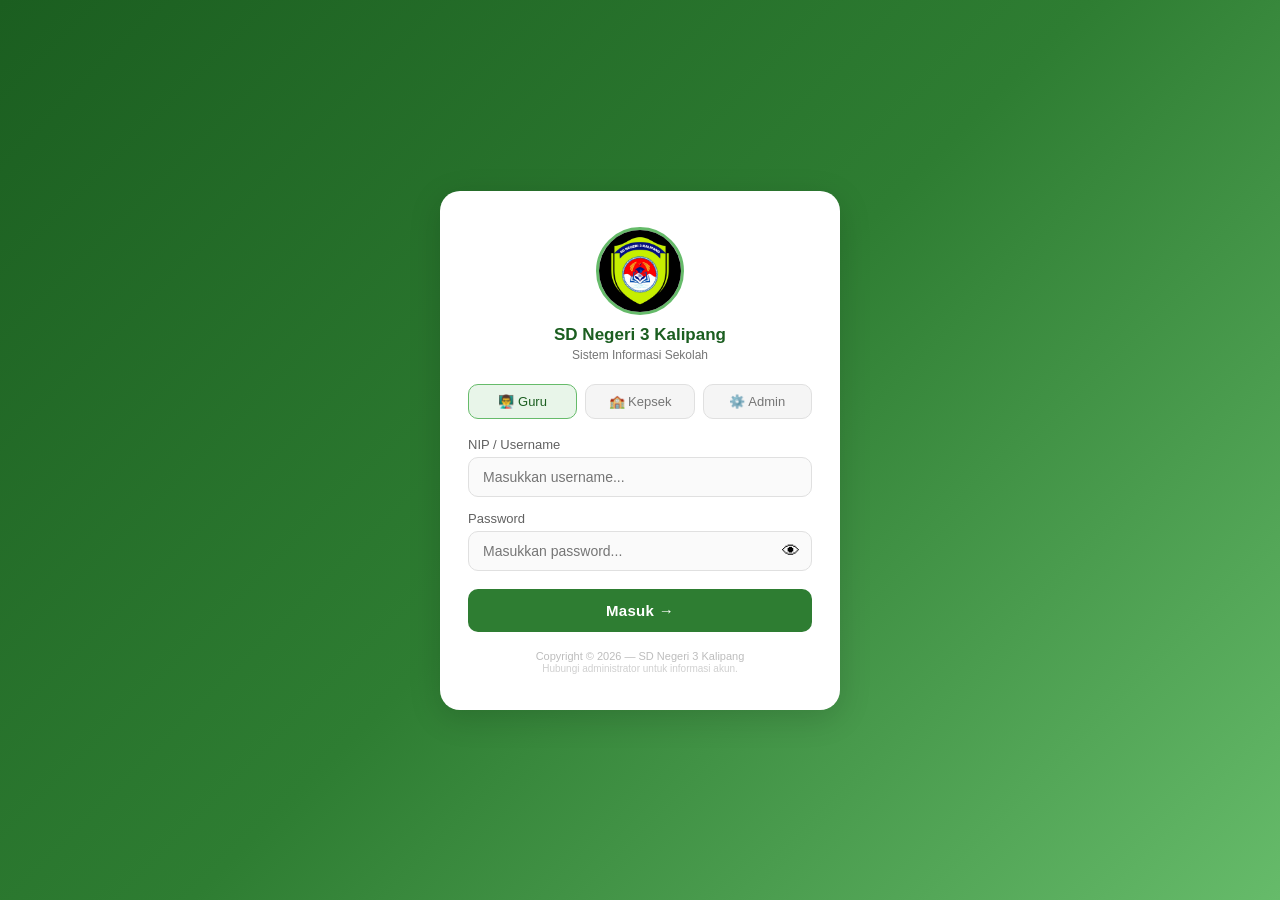
==== index.html @ 8b8412c2 "Add files via upload" ====
<!DOCTYPE html>
<html lang="id">
<head>
<meta charset="UTF-8" />
<meta name="viewport" content="width=device-width, initial-scale=1.0" />
<title>Sistem Informasi — SD Negeri 3 Kalipang</title>
<script src="https://cdnjs.cloudflare.com/ajax/libs/xlsx/0.18.5/xlsx.full.min.js"></script>
<link rel="stylesheet" href="style.css" />
</head>
<body>

<!-- ===================== LOGIN ===================== -->
<div id="screen-login" class="screen">
  <div class="login-card">
    <div class="logo-wrap">
      <img src="[data-uri]" style="width:88px;height:88px;border-radius:50%;object-fit:cover;margin-bottom:10px;border:3px solid #66BB6A;" />
      <div class="school-name">SD Negeri 3 Kalipang</div>
      <div class="school-sub">Sistem Informasi Sekolah</div>
    </div>
    <div class="role-tabs">
      <div class="role-tab active" onclick="setRole(this,'guru')">👨‍🏫 Guru</div>
      <div class="role-tab" onclick="setRole(this,'kepsek')">🏫 Kepsek</div>
      <div class="role-tab" onclick="setRole(this,'admin')">⚙️ Admin</div>
    </div>
    <div class="msg-box" id="login-msg"></div>
    <div class="field">
      <label id="lbl-user">NIP / Username</label>
      <input type="text" id="inp-username" placeholder="Masukkan username..." />
    </div>
    <div class="field">
      <label>Password</label>
      <div class="pw-wrap">
        <input type="password" id="inp-password" placeholder="Masukkan password..." onkeydown="if(event.key==='Enter')doLogin()" />
        <button class="pw-toggle" onclick="togglePw()">👁</button>
      </div>
    </div>
    <button class="btn-login" onclick="doLogin()">Masuk →</button>
    <div class="login-footer">Copyright © 2026 — SD Negeri 3 Kalipang<br><span style="font-size:10px;opacity:0.7">Hubungi administrator untuk informasi akun.</span></div>
  </div>
</div>

<!-- ===================== DASHBOARD ===================== -->
<div id="screen-dash" class="screen">
  <div class="dash-header">
    <div class="dash-topbar">
      <div class="dash-profile">
        <!-- Avatar: klik untuk ganti foto -->
        <div class="dash-avatar" id="dash-avatar-wrap" onclick="avatarSheetOpen()" title="Klik untuk ganti foto profil">
          <img id="dash-avatar-img" src="" alt="" style="display:none;width:100%;height:100%;object-fit:cover;border-radius:50%"/>
          <span id="dash-avatar-emoji">👨‍🏫</span>
          <div class="dash-avatar-edit">✏️</div>
        </div>
        <div>
          <div class="dash-greeting">Selamat datang,</div>
          <div class="dash-name" id="dash-uname">Guru</div>
          <div class="dash-meta" id="dash-role">Guru • SD Negeri 3 Kalipang</div>
        </div>
      </div>
      <button class="notif-btn">🔔</button>
    </div>

    <!-- Info strip: tanggal + ringkasan absensi hari ini -->
    <div class="dash-info-strip">
      <div class="dash-info-date" id="dash-info-date">—</div>
      <div class="dash-info-badges">
        <span class="dash-badge badge-hadir" id="dash-badge-hadir">✅ — hadir</span>
        <span class="dash-badge badge-alpha" id="dash-badge-alpha">❌ — alpha</span>
      </div>
    </div>
  </div>

  <!-- ===== BOTTOM SHEET: Ganti Foto Profil ===== -->
  <div id="avatar-sheet-overlay" onclick="avatarSheetClose()" style="display:none;position:fixed;inset:0;background:rgba(0,0,0,0.45);z-index:1000"></div>
  <div id="avatar-sheet" style="display:none;position:fixed;bottom:0;left:50%;transform:translateX(-50%);width:100%;max-width:480px;background:#fff;border-radius:20px 20px 0 0;z-index:1001;padding:20px 20px 32px">
    <div style="width:40px;height:4px;background:#E0E0E0;border-radius:4px;margin:0 auto 18px"></div>
    <div style="font-size:15px;font-weight:700;color:#212121;margin-bottom:16px">🖼 Foto Profil</div>

    <!-- Preview foto saat ini -->
    <div style="text-align:center;margin-bottom:18px">
      <div id="sheet-avatar-preview" style="width:80px;height:80px;border-radius:50%;background:#E8F5E9;margin:0 auto 8px;display:flex;align-items:center;justify-content:center;font-size:36px;overflow:hidden;border:3px solid #A5D6A7">
        <img id="sheet-avatar-img" src="" style="display:none;width:100%;height:100%;object-fit:cover"/>
        <span id="sheet-avatar-emoji">👨‍🏫</span>
      </div>
      <div style="font-size:12px;color:#9E9E9E">Foto akan tampil di header dashboard</div>
    </div>

    <!-- Opsi 1: Upload foto -->
    <input type="file" id="avatar-file-input" accept="image/*" style="display:none" onchange="avatarHandleUpload(this)"/>
    <button onclick="document.getElementById('avatar-file-input').click()" style="width:100%;padding:13px;background:#E8F5E9;color:#1B5E20;border:1.5px solid #A5D6A7;border-radius:12px;font-size:14px;font-weight:700;cursor:pointer;margin-bottom:10px">
      📷 Upload Foto dari HP
    </button>

    <!-- Opsi 2: Pilih emoji avatar -->
    <div style="font-size:12px;font-weight:600;color:#616161;margin-bottom:8px">Atau pilih avatar:</div>
    <div style="display:grid;grid-template-columns:repeat(6,1fr);gap:8px;margin-bottom:16px">
      <div class="emoji-avatar-opt" onclick="avatarPilihEmoji('👨‍🏫')">👨‍🏫</div>
      <div class="emoji-avatar-opt" onclick="avatarPilihEmoji('👩‍🏫')">👩‍🏫</div>
      <div class="emoji-avatar-opt" onclick="avatarPilihEmoji('🧑‍🏫')">🧑‍🏫</div>
      <div class="emoji-avatar-opt" onclick="avatarPilihEmoji('👨‍💼')">👨‍💼</div>
      <div class="emoji-avatar-opt" onclick="avatarPilihEmoji('👩‍💼')">👩‍💼</div>
      <div class="emoji-avatar-opt" onclick="avatarPilihEmoji('🧑‍💼')">🧑‍💼</div>
      <div class="emoji-avatar-opt" onclick="avatarPilihEmoji('👨‍🎓')">👨‍🎓</div>
      <div class="emoji-avatar-opt" onclick="avatarPilihEmoji('👩‍🎓')">👩‍🎓</div>
      <div class="emoji-avatar-opt" onclick="avatarPilihEmoji('🧑‍🎓')">🧑‍🎓</div>
      <div class="emoji-avatar-opt" onclick="avatarPilihEmoji('🏫')">🏫</div>
      <div class="emoji-avatar-opt" onclick="avatarPilihEmoji('⭐')">⭐</div>
      <div class="emoji-avatar-opt" onclick="avatarPilihEmoji('🌟')">🌟</div>
    </div>

    <!-- Hapus foto -->
    <button id="btn-hapus-foto" onclick="avatarHapus()" style="width:100%;padding:11px;background:#FFEBEE;color:#C62828;border:1.5px solid #EF9A9A;border-radius:12px;font-size:13px;font-weight:700;cursor:pointer">
      🗑 Hapus Foto / Reset ke Default
    </button>
  </div>
  <div class="search-wrap">
    <input class="search-box" placeholder="🔍  Cari menu..." oninput="filterMenu(this.value)" />
  </div>
  <div class="menu-section">
    <div class="section-title">Menu Utama</div>
    <div class="menu-grid" id="menu-utama">
      <div class="menu-item" onclick="goScreen('absensi')"><span class="menu-icon">✅</span><span class="menu-label">Absensi Kelas</span></div>
      <div class="menu-item" onclick="goScreen('guru')"><span class="menu-icon">👨‍🏫</span><span class="menu-label">Data Guru</span></div>
      <div class="menu-item" onclick="goScreen('penilaian')"><span class="menu-icon">📊</span><span class="menu-label">Penilaian</span></div>
      <div class="menu-item" onclick="goScreen('siswa')"><span class="menu-icon">👥</span><span class="menu-label">Data Siswa</span></div>
      <div class="menu-item" onclick="goScreen('kelas')"><span class="menu-icon">🏫</span><span class="menu-label">Data Kelas</span></div>
      <div class="menu-item" onclick="goScreen('materi')"><span class="menu-icon">📚</span><span class="menu-label">Materi</span></div>
      <div class="menu-item" onclick="goScreen('raport')"><span class="menu-icon">📋</span><span class="menu-label">Raport</span></div>
      <div class="menu-item" onclick="goScreen('jadwal')"><span class="menu-icon">🗓</span><span class="menu-label">Jadwal</span></div>
    </div>
    <div class="section-title">Fitur Lainnya</div>
    <div class="menu-grid" id="menu-lain">
      <div class="menu-item" onclick="goScreen('ujian')"><span class="menu-icon">📝</span><span class="menu-label">Ujian Online</span></div>
      <div class="menu-item" onclick="goScreen('game')"><span class="menu-icon">🎮</span><span class="menu-label">Game Edukasi</span></div>
      <div class="menu-item" onclick="goScreen('jurnal')"><span class="menu-icon">📓</span><span class="menu-label">Jurnal Guru</span></div>
      <div class="menu-item" onclick="goScreen('rekap')"><span class="menu-icon">📊</span><span class="menu-label">Rekap Absensi</span></div>
      <div class="menu-item" onclick="goScreen('cetak')"><span class="menu-icon">🖨️</span><span class="menu-label">Cetak Dokumen</span></div>
      <div class="menu-item" onclick="goScreen('perpustakaan')"><span class="menu-icon">📖</span><span class="menu-label">Perpustakaan</span></div>
      <div class="menu-item" onclick="goScreen('pengaturan')"><span class="menu-icon">⚙️</span><span class="menu-label">Pengaturan</span></div>
    </div>
  </div>
  <div class="bottom-nav">
    <button class="nav-item active" onclick="goScreen('dash')"><span class="nav-icon">🏠</span>Beranda</button>
    <button class="nav-item" onclick="goScreen('absensi')"><span class="nav-icon">✅</span>Absensi</button>
    <button class="nav-item" onclick="goScreen('game')"><span class="nav-icon">🎮</span>Game</button>
    <button class="nav-item" onclick="doLogout()"><span class="nav-icon">🚪</span>Keluar</button>
  </div>
</div>

<!-- ===================== ABSENSI KELAS ===================== -->
<div id="screen-absensi" class="screen">
  <div class="inner-header">
    <div class="inner-topbar">
      <button class="back-btn" onclick="goScreen('dash')">←</button>
      <div>
        <div class="inner-title">Absensi Kelas</div>
        <div class="inner-sub">SD Negeri 3 Kalipang</div>
      </div>
    </div>
  </div>
  <div class="inner-content">
    <div class="card">
      <div class="card-title">📂 Import Data Siswa dari Excel</div>
      <div class="upload-zone" id="abs-drop" onclick="document.getElementById('abs-file').click()" ondragover="absDrag(event,true)" ondragleave="absDrag(event,false)" ondrop="absDrop(event)">
        <div class="upload-icon">📊</div>
        <div class="upload-text">Klik atau seret file Excel ke sini</div>
        <div class="upload-sub">Format: .xlsx atau .xls</div>
      </div>
      <input type="file" id="abs-file" style="display:none" accept=".xlsx,.xls" onchange="absHandleFile(this.files[0])" />
      <div class="uploaded-info" id="abs-info">
        <div><div class="uploaded-name" id="abs-fname"></div><div class="uploaded-count" id="abs-fcount"></div></div>
        <button class="btn-clear" onclick="absClear()">✕</button>
      </div>
      <div class="upload-btns">
        <button class="btn-upload-primary" onclick="document.getElementById('abs-file').click()">📂 Pilih File Excel</button>
        <button class="btn-upload-secondary" onclick="absDownloadTemplate()">⬇ Download Template</button>
      </div>
      <div class="template-info">
        <strong>Format kolom:</strong>
        <div class="col-pills">
          <span class="col-pill">No</span><span class="col-pill">No. Induk</span><span class="col-pill">NISN</span>
          <span class="col-pill">Nama Siswa</span><span class="col-pill">Kelas</span><span class="col-pill">Jenis Kelamin</span>
        </div>
      </div>
    </div>
    <div class="card">
      <div class="form-row" style="margin-bottom:10px">
        <div>
          <label class="form-label">Tanggal <span class="req">*</span></label>
          <input type="date" id="abs-tgl" class="form-input" />
        </div>
        <div>
          <label class="form-label">Kelas <span class="req">*</span></label>
          <select id="abs-kelas" class="form-select">
            <option value="">-- Pilih --</option>
            <option value="1">Kelas 1</option>
            <option value="2">Kelas 2</option>
            <option value="3">Kelas 3</option>
            <option value="4">Kelas 4</option>
            <option value="5">Kelas 5</option>
            <option value="6">Kelas 6</option>
          </select>
        </div>
      </div>
      <button class="btn-green" onclick="absLoad()">Tampilkan Daftar Siswa</button>
    </div>
    <div id="abs-area">
      <div class="empty-state"><div class="empty-icon">📋</div><div>Upload Excel atau pilih kelas,<br>lalu klik <strong>Tampilkan</strong></div></div>
    </div>
  </div>
  <div class="bottom-nav">
    <button class="nav-item" onclick="goScreen('dash')"><span class="nav-icon">🏠</span>Beranda</button>
    <button class="nav-item active"><span class="nav-icon">✅</span>Absensi</button>
    <button class="nav-item" onclick="goScreen('game')"><span class="nav-icon">🎮</span>Game</button>
    <button class="nav-item" onclick="doLogout()"><span class="nav-icon">🚪</span>Keluar</button>
  </div>
</div>

<!-- ===================== DATA GURU ===================== -->
<div id="screen-guru" class="screen">
  <div class="inner-header">
    <div class="inner-topbar">
      <button class="back-btn" onclick="goScreen('dash')">←</button>
      <div>
        <div class="inner-title">Data Guru</div>
        <div class="inner-sub" id="guru-sub-header">SD Negeri 3 Kalipang</div>
      </div>
    </div>
  </div>
  <div class="inner-content">

    <!-- Tab Buttons -->
    <div class="tab-row">
      <button class="tab-btn active"  onclick="guruTab('tambah',this)">➕ Tambah</button>
      <button class="tab-btn"         onclick="guruTab('daftar',this)">👥 Daftar</button>
      <button class="tab-btn"         onclick="guruTab('kepsek',this)">🏫 Kepala Sekolah</button>
    </div>

    <!-- ===== TAB: TAMBAH GURU ===== -->
    <div id="guru-tab-tambah">

      <!-- Info link ke cetak -->
      <div style="background:#E8F5E9;border-radius:12px;padding:10px 14px;font-size:12px;color:#1B5E20;margin-bottom:12px;display:flex;gap:8px;align-items:flex-start">
        <span>💡</span>
        <span>Data guru di sini otomatis terhubung ke <strong>header cetak absensi, penilaian, dan raport</strong>. Pastikan nama & NIP sudah benar.</span>
      </div>

      <div class="card" id="guru-form-card">
        <div class="card-title" id="guru-form-title">➕ Tambah Data Guru</div>

        <!-- Edit-mode hidden input -->
        <input type="hidden" id="g-edit-idx" value="-1" />

        <div class="form-field">
          <label class="form-label">Nama Lengkap <span class="req">*</span></label>
          <input type="text" id="g-nama" class="form-input" placeholder="Contoh: Sri Wahyuni, S.Pd" />
        </div>
        <div class="form-field">
          <label class="form-label">NIP</label>
          <input type="text" id="g-nip" class="form-input" placeholder="198203152005012008 (kosongkan jika GTT)" />
        </div>
        <div class="form-field">
          <label class="form-label">Jenis Guru <span class="req">*</span></label>
          <select id="g-jenis" class="form-select">
            <option value="Guru Kelas">👩‍🏫 Guru Kelas</option>
            <option value="Guru Mapel PJOK">🏃 Guru Mapel PJOK</option>
            <option value="Guru Mapel PAIBP">📖 Guru Mapel PAIBP</option>
          </select>
        </div>

        <div style="display:grid;grid-template-columns:1fr 1fr;gap:8px;margin-top:4px">
          <button class="btn-green" id="btn-guru-simpan" onclick="guruTambah()">➕ Simpan</button>
          <button id="btn-guru-batal" onclick="guruBatalEdit()" style="display:none;padding:12px;background:#FFEBEE;color:#C62828;border:1.5px solid #EF9A9A;border-radius:10px;font-size:14px;font-weight:700;cursor:pointer">✕ Batal Edit</button>
        </div>
      </div>

      <!-- Quick preview jumlah -->
      <div class="guru-stats" style="margin-top:4px">
        <div class="guru-stat"><div class="guru-stat-num" id="g-total">0</div><div class="guru-stat-lbl">Total Guru</div></div>
        <div class="guru-stat"><div class="guru-stat-num" id="g-kelas-count">0</div><div class="guru-stat-lbl">Guru Kelas</div></div>
        <div class="guru-stat"><div class="guru-stat-num" id="g-mapel-count">0</div><div class="guru-stat-lbl">Guru Mapel</div></div>
      </div>
    </div>

    <!-- ===== TAB: DAFTAR GURU ===== -->
    <div id="guru-tab-daftar" class="hidden">
      <div class="guru-stats">
        <div class="guru-stat"><div class="guru-stat-num" id="g-total-d">0</div><div class="guru-stat-lbl">Total</div></div>
        <div class="guru-stat"><div class="guru-stat-num" id="g-kls-d">0</div><div class="guru-stat-lbl">Guru Kelas</div></div>
        <div class="guru-stat"><div class="guru-stat-num" id="g-mp-d">0</div><div class="guru-stat-lbl">Guru Mapel</div></div>
      </div>

      <!-- Filter jenis -->
      <div style="display:flex;gap:8px;margin-bottom:10px;flex-wrap:wrap">
        <button class="guru-filter-btn active" onclick="guruFilterJenis('',this)">Semua</button>
        <button class="guru-filter-btn" onclick="guruFilterJenis('Guru Kelas',this)">👩‍🏫 Guru Kelas</button>
        <button class="guru-filter-btn" onclick="guruFilterJenis('Guru Mapel PJOK',this)">🏃 PJOK</button>
        <button class="guru-filter-btn" onclick="guruFilterJenis('Guru Mapel PAIBP',this)">📖 PAIBP</button>
      </div>

      <input class="search-input" placeholder="🔍  Cari nama atau NIP..." oninput="guruCariFilter(this.value)" />
      <div class="guru-list" id="guru-list-el"></div>

      <!-- Export -->
      <button onclick="guruExportExcel()" style="width:100%;margin-top:10px;padding:11px;background:#E3F2FD;color:#1565C0;border:1.5px solid #90CAF9;border-radius:10px;font-size:13px;font-weight:700;cursor:pointer">⬇ Export Data Guru (.xlsx)</button>
    </div>

    <!-- ===== TAB: KEPALA SEKOLAH ===== -->
    <div id="guru-tab-kepsek" class="hidden">

      <!-- Penjelasan link cetak -->
      <div style="background:#E3F2FD;border-radius:12px;padding:12px 14px;font-size:12px;color:#0D47A1;margin-bottom:14px">
        🔗 <strong>Data di sini otomatis muncul di:</strong><br>
        <div style="margin-top:6px;display:flex;flex-wrap:wrap;gap:6px">
          <span style="background:#1565C0;color:#fff;border-radius:6px;padding:3px 9px;font-size:11px;font-weight:600">Lembar Absensi</span>
          <span style="background:#1565C0;color:#fff;border-radius:6px;padding:3px 9px;font-size:11px;font-weight:600">Rekap Penilaian</span>
          <span style="background:#1565C0;color:#fff;border-radius:6px;padding:3px 9px;font-size:11px;font-weight:600">Raport Siswa</span>
          <span style="background:#1565C0;color:#fff;border-radius:6px;padding:3px 9px;font-size:11px;font-weight:600">Lembar Ujian</span>
        </div>
      </div>

      <div class="card">
        <div class="card-title">🏫 Identitas Kepala Sekolah</div>

        <div class="form-field">
          <label class="form-label">Nama Kepala Sekolah <span class="req">*</span></label>
          <input type="text" id="ks-nama" class="form-input" placeholder="Contoh: Budi Santoso, S.Pd" />
        </div>
        <div class="form-field">
          <label class="form-label">NIP Kepala Sekolah</label>
          <input type="text" id="ks-nip" class="form-input" placeholder="197501012000031002" />
        </div>
        <div class="form-field">
          <label class="form-label">Kota & Tanggal TTD</label>
          <input type="text" id="ks-kota-tgl" class="form-input" placeholder="Kalipang, Juli 2025" />
        </div>

        <button class="btn-green" onclick="guruKepsekSimpan()">💾 Simpan & Terapkan ke Semua Dokumen</button>
      </div>

      <!-- Preview header cetak -->
      <div class="card" style="background:linear-gradient(135deg,#E8F5E9,#F1F8E9);border:1.5px solid #A5D6A7">
        <div class="card-title">👁 Preview Header Dokumen</div>
        <div style="border:1px solid #C8E6C9;border-radius:10px;background:#fff;padding:12px;font-size:12px;color:#212121">
          <div style="text-align:center;font-weight:700;font-size:13px" id="prev-nama-sekolah">SD NEGERI 3 KALIPANG</div>
          <div style="text-align:center;font-size:11px;color:#616161;margin-bottom:8px" id="prev-alamat">Ds. Kalipang, Kec. Grobogan, Kab. Grobogan</div>
          <div style="border-top:2px solid #1B5E20;border-bottom:1px solid #1B5E20;padding:2px 0;margin-bottom:8px"></div>
          <div style="display:flex;justify-content:space-between;font-size:11px">
            <div>Mengetahui,<br>Kepala Sekolah</div>
            <div style="text-align:right">
              <span id="prev-kota-tgl">Kalipang, Juli 2025</span><br>
              Wali Kelas / Guru
            </div>
          </div>
          <div style="margin-top:28px;font-size:11px">
            <div style="font-weight:700;text-decoration:underline" id="prev-ks-nama">Budi Santoso, S.Pd</div>
            <div id="prev-ks-nip">NIP. 197501012000031002</div>
          </div>
        </div>
      </div>

    </div>

  </div>
  <div class="bottom-nav">
    <button class="nav-item" onclick="goScreen('dash')"><span class="nav-icon">🏠</span>Beranda</button>
    <button class="nav-item" onclick="goScreen('absensi')"><span class="nav-icon">✅</span>Absensi</button>
    <button class="nav-item active"><span class="nav-icon">👨‍🏫</span>Guru</button>
    <button class="nav-item" onclick="doLogout()"><span class="nav-icon">🚪</span>Keluar</button>
  </div>
</div>

<!-- ===================== GAME EDUKASI ===================== -->
<div id="screen-game" class="screen">
  <div class="inner-header game-banner">
    <div class="inner-topbar">
      <button class="back-btn" onclick="gameBackToDash()">←</button>
      <div>
        <div class="inner-title">🎮 Game Edukasi</div>
        <div class="inner-sub">Belajar sambil bermain!</div>
      </div>
    </div>
  </div>
  <div class="inner-content">

    <!-- Pilih Game -->
    <div id="game-select-section" class="game-select-section">
      <div class="card" style="margin-bottom:12px">
        <div class="card-title">🏆 Skor Tertinggi Hari Ini</div>
        <div id="lb-list">
          <div class="empty-state" style="padding:16px 0"><div class="empty-icon" style="font-size:28px">🏅</div><div style="font-size:12px">Belum ada skor. Mulai bermain!</div></div>
        </div>
      </div>
      <div class="section-title" style="padding:0 0 10px">Pilih Permainan</div>
      <div class="game-select-grid">
        <div class="game-select-card" onclick="startGame('mtk')">
          <span class="game-card-badge badge-easy">SD Kelas 1–6</span>
          <span class="game-card-icon">🔢</span>
          <div class="game-card-title">Matematika Sprint</div>
          <div class="game-card-desc">Jawab soal matematika secepat mungkin! +−×÷</div>
        </div>
        <div class="game-select-card" onclick="startGame('ipas')">
          <span class="game-card-badge badge-med">IPAS</span>
          <span class="game-card-icon">🌍</span>
          <div class="game-card-title">Kuis IPAS</div>
          <div class="game-card-desc">Uji pengetahuan IPA dan IPS kamu!</div>
        </div>
        <div class="game-select-card" onclick="startGame('emoji')">
          <span class="game-card-badge badge-easy">Seru!</span>
          <span class="game-card-icon">🎯</span>
          <div class="game-card-title">Tebak Emoji</div>
          <div class="game-card-desc">Tebak kata dari gabungan emoji yang ditampilkan!</div>
        </div>
        <div class="game-select-card" onclick="startGame('bhs')">
          <span class="game-card-badge badge-hard">Bahasa</span>
          <span class="game-card-icon">📖</span>
          <div class="game-card-title">Kuis Bahasa</div>
          <div class="game-card-desc">Soal Bahasa Indonesia & Inggris untuk SD!</div>
        </div>
      </div>
    </div>

    <!-- Play Area -->
    <div id="game-play-area" class="game-play-area">
      <div class="game-header-row">
        <div>
          <div style="font-size:13px;font-weight:700;color:#212121" id="game-play-title">Game</div>
          <div style="font-size:11px;color:#9E9E9E" id="game-play-sub">10 soal</div>
        </div>
        <div style="display:flex;gap:8px">
          <div class="game-score-badge">⭐ <span id="game-score">0</span></div>
          <div class="game-timer-badge" id="game-timer-badge">⏱ <span id="game-timer">60</span>s</div>
        </div>
      </div>
      <div class="game-progress">
        <div class="game-progress-bar" id="game-progress-bar" style="width:0%"></div>
      </div>
      <div id="game-question-area"></div>
    </div>

    <!-- Result -->
    <div id="game-result-area" style="display:none">
      <div class="game-result-card">
        <div class="result-emoji" id="res-emoji">🎉</div>
        <div class="result-title" id="res-title">Luar Biasa!</div>
        <div class="result-score" id="res-score">0</div>
        <div class="result-sub" id="res-sub">Poin</div>
        <div class="result-stats">
          <div class="rs-item"><div class="rs-num" style="color:#2E7D32" id="res-benar">0</div><div class="rs-lbl">Benar</div></div>
          <div class="rs-item"><div class="rs-num" style="color:#C62828" id="res-salah">0</div><div class="rs-lbl">Salah</div></div>
          <div class="rs-item"><div class="rs-num" style="color:#1565C0" id="res-waktu">0</div><div class="rs-lbl">Detik</div></div>
        </div>
        <button class="btn-play-again" id="btn-play-again">🔄 Main Lagi</button>
        <button class="btn-back-game" onclick="showGameSelect()">← Pilih Game Lain</button>
      </div>
    </div>
  </div>
  <div class="bottom-nav">
    <button class="nav-item" onclick="gameBackToDash()"><span class="nav-icon">🏠</span>Beranda</button>
    <button class="nav-item" onclick="goScreen('ujian')"><span class="nav-icon">📝</span>Ujian</button>
    <button class="nav-item active"><span class="nav-icon">🎮</span>Game</button>
    <button class="nav-item" onclick="doLogout()"><span class="nav-icon">🚪</span>Keluar</button>
  </div>
</div>

<!-- ===================== UJIAN ONLINE ===================== -->
<div id="screen-ujian" class="screen">
  <div class="inner-header">
    <div class="inner-topbar">
      <button class="back-btn" onclick="goScreen('dash')">←</button>
      <div>
        <div class="inner-title">📝 Ujian Online</div>
        <div class="inner-sub">SD Negeri 3 Kalipang</div>
      </div>
    </div>
  </div>
  <div class="inner-content">
    <div class="ujian-tab-row">
      <button class="ujian-tab-btn active" onclick="ujianTab('buat',this)">✏️ Buat Soal</button>
      <button class="ujian-tab-btn" onclick="ujianTab('kelola',this)">📋 Kelola Ujian</button>
      <button class="ujian-tab-btn" onclick="ujianTab('kerjakan',this)">🖊 Kerjakan</button>
    </div>

    <!-- TAB: BUAT SOAL -->
    <div id="ujian-tab-buat">
      <div class="card">
        <div class="card-title">⚙️ Pengaturan Ujian</div>
        <div class="form-field">
          <label class="form-label">Judul Ujian <span class="req">*</span></label>
          <input type="text" id="ujian-judul" class="form-input" placeholder="Contoh: Ulangan Harian Matematika Bab 3" />
        </div>
        <div class="form-row">
          <div class="form-field">
            <label class="form-label">Mata Pelajaran</label>
            <select id="ujian-mapel" class="form-select">
              <option>Matematika</option><option>Bahasa Indonesia</option><option>IPAS</option>
              <option>PAIBP</option><option>Pendidikan Pancasila</option><option>PJOK</option>
              <option>Seni Rupa</option><option>Bahasa Inggris</option><option>Mulok Bahasa Jawa</option>
            </select>
          </div>
          <div class="form-field">
            <label class="form-label">Durasi (menit)</label>
            <select id="ujian-durasi" class="form-select">
              <option value="15">15 menit</option><option value="30" selected>30 menit</option>
              <option value="45">45 menit</option><option value="60">60 menit</option><option value="90">90 menit</option>
            </select>
          </div>
        </div>
        <div class="form-row">
          <div class="form-field">
            <label class="form-label">Kelas</label>
            <select id="ujian-kelas" class="form-select">
              <option>Kelas 1</option><option>Kelas 2</option><option>Kelas 3</option>
              <option>Kelas 4</option><option>Kelas 5</option><option>Kelas 6</option>
            </select>
          </div>
          <div class="form-field">
            <label class="form-label">KKM</label>
            <input type="number" id="ujian-kkm" class="form-input" placeholder="75" value="75" min="0" max="100" />
          </div>
        </div>
      </div>
      <div class="card">
        <div class="card-title">➕ Tambah Pertanyaan</div>
        <div class="form-field">
          <label class="form-label">Pertanyaan <span class="req">*</span></label>
          <textarea id="soal-pertanyaan" class="form-input" rows="3" placeholder="Tulis pertanyaan di sini..." style="resize:vertical"></textarea>
        </div>
        <div class="form-field">
          <label class="form-label">Pilihan Jawaban <span class="req">*</span></label>
          <div style="display:flex;flex-direction:column;gap:7px">
            <div style="display:flex;align-items:center;gap:8px">
              <span style="font-size:12px;font-weight:700;color:#2E7D32;width:20px">A.</span>
              <input type="text" id="soal-a" class="form-input" placeholder="Pilihan A..." />
            </div>
            <div style="display:flex;align-items:center;gap:8px">
              <span style="font-size:12px;font-weight:700;color:#1565C0;width:20px">B.</span>
              <input type="text" id="soal-b" class="form-input" placeholder="Pilihan B..." />
            </div>
            <div style="display:flex;align-items:center;gap:8px">
              <span style="font-size:12px;font-weight:700;color:#F57F17;width:20px">C.</span>
              <input type="text" id="soal-c" class="form-input" placeholder="Pilihan C..." />
            </div>
            <div style="display:flex;align-items:center;gap:8px">
              <span style="font-size:12px;font-weight:700;color:#C62828;width:20px">D.</span>
              <input type="text" id="soal-d" class="form-input" placeholder="Pilihan D..." />
            </div>
          </div>
        </div>
        <div class="form-field">
          <label class="form-label">Jawaban Benar <span class="req">*</span></label>
          <select id="soal-jawaban" class="form-select">
            <option value="A">A</option><option value="B">B</option>
            <option value="C">C</option><option value="D">D</option>
          </select>
        </div>
        <button class="btn-green" onclick="tambahSoal()">➕ Tambah Soal</button>
      </div>
      <div class="card">
        <div class="card-title">📋 Daftar Soal (<span id="soal-count">0</span> soal)</div>
        <div id="soal-list"><div class="empty-state" style="padding:16px 0"><div class="empty-icon" style="font-size:32px">📝</div><div>Belum ada soal ditambahkan.</div></div></div>
        <button class="btn-green" style="margin-top:12px" onclick="simpanUjian()" id="btn-simpan-ujian">💾 Simpan &amp; Publikasikan Ujian</button>
      </div>
    </div>

    <!-- TAB: KELOLA UJIAN -->
    <div id="ujian-tab-kelola" class="hidden">
      <div id="kelola-list">
        <div class="empty-state"><div class="empty-icon">📋</div><div>Belum ada ujian dibuat.<br>Buat ujian di tab <strong>Buat Soal</strong>.</div></div>
      </div>
    </div>

    <!-- TAB: KERJAKAN UJIAN -->
    <div id="ujian-tab-kerjakan">

      <!-- Pilih Ujian -->
      <div id="ujian-pilih-area">
        <div class="card" style="background:linear-gradient(135deg,#E8F5E9,#F1F8E9);border:1.5px solid #A5D6A7">
          <div class="card-title">🖊 Mode Siswa</div>
          <p style="font-size:13px;color:#616161;margin-bottom:12px">Pilih ujian yang tersedia, lalu mulai kerjakan dalam waktu yang ditentukan.</p>
          <div id="pilih-list"><div class="empty-state" style="padding:16px 0"><div class="empty-icon" style="font-size:32px">📝</div><div style="font-size:13px">Belum ada ujian tersedia.<br>Minta guru untuk membuat ujian.</div></div></div>
        </div>
      </div>

      <!-- Play Ujian -->
      <div class="ujian-play" id="ujian-play-area">
        <div class="ujian-timer-bar">
          <div>
            <div class="ujian-timer-num" id="ujian-timer-num">30:00</div>
            <div class="ujian-timer-lbl">Sisa Waktu</div>
          </div>
          <div style="text-align:right">
            <div class="ujian-progress-info" id="ujian-progress-info">Soal 1 / 10</div>
            <div style="font-size:11px;color:#9E9E9E">Nama: <span id="ujian-nama-siswa">Siswa</span></div>
          </div>
        </div>
        <div id="ujian-q-display"></div>
        <button class="btn-next-soal" id="btn-next-soal" onclick="ujianNext()" disabled>Pilih Jawaban Dulu →</button>
      </div>

      <!-- Result Ujian -->
      <div id="ujian-result-area" style="display:none">
        <div class="ujian-result">
          <div class="result-emoji" id="ujian-res-emoji">🎉</div>
          <div style="font-size:16px;font-weight:700;color:#212121;margin-bottom:4px">Ujian Selesai!</div>
          <div class="ujian-result-score" id="ujian-res-score" style="color:#2E7D32">—</div>
          <div class="score-grade" id="ujian-res-grade">—</div>
          <div class="result-stats" style="margin-bottom:16px">
            <div class="rs-item"><div class="rs-num" style="color:#2E7D32" id="ujian-res-benar">0</div><div class="rs-lbl">Benar</div></div>
            <div class="rs-item"><div class="rs-num" style="color:#C62828" id="ujian-res-salah">0</div><div class="rs-lbl">Salah</div></div>
            <div class="rs-item"><div class="rs-num" id="ujian-res-total">0</div><div class="rs-lbl">Total Soal</div></div>
          </div>
          <div class="review-list" id="ujian-review-list"></div>
          <button class="btn-play-again" style="margin-top:16px" onclick="ujianKembali()">← Kembali ke Daftar Ujian</button>
        </div>
      </div>
    </div>

  </div>
  <div class="bottom-nav">
    <button class="nav-item" onclick="goScreen('dash')"><span class="nav-icon">🏠</span>Beranda</button>
    <button class="nav-item active"><span class="nav-icon">📝</span>Ujian</button>
    <button class="nav-item" onclick="goScreen('game')"><span class="nav-icon">🎮</span>Game</button>
    <button class="nav-item" onclick="doLogout()"><span class="nav-icon">🚪</span>Keluar</button>
  </div>
</div>

<!-- ===================== DATA SISWA ===================== -->
<div id="screen-siswa" class="screen">
  <div class="inner-header">
    <div class="inner-topbar">
      <button class="back-btn" onclick="goScreen('dash')">←</button>
      <div>
        <div class="inner-title">Data Siswa</div>
        <div class="inner-sub">SD Negeri 3 Kalipang</div>
      </div>
    </div>
  </div>
  <div class="inner-content">

    <!-- Tab buttons -->
    <div class="siswa-tab-row">
      <button class="siswa-tab-btn active" onclick="siswaTab('import',this)">📂 Import Excel</button>
      <button class="siswa-tab-btn" onclick="siswaTab('tambah',this)">➕ Tambah</button>
      <button class="siswa-tab-btn" onclick="siswaTab('daftar',this)">👥 Daftar</button>
      <button class="siswa-tab-btn" onclick="siswaTab('statistik',this)">📊 Statistik</button>
    </div>

    <!-- TAB: IMPORT EXCEL -->
    <div id="siswa-tab-import">
      <div class="card">
        <div class="card-title">📊 Import Data Siswa dari Excel</div>
        <div class="upload-zone" id="siswa-drop"
          onclick="document.getElementById('siswa-file').click()"
          ondragover="siswaDrag(event,true)" ondragleave="siswaDrag(event,false)" ondrop="siswaDropFile(event)">
          <div class="upload-icon">📋</div>
          <div class="upload-text">Klik atau seret file Excel ke sini</div>
          <div class="upload-sub">Format: .xlsx atau .xls</div>
        </div>
        <input type="file" id="siswa-file" style="display:none" accept=".xlsx,.xls" onchange="siswaHandleFile(this.files[0])" />
        <div class="uploaded-info" id="siswa-info">
          <div><div class="uploaded-name" id="siswa-fname"></div><div class="uploaded-count" id="siswa-fcount"></div></div>
          <button class="btn-clear" onclick="siswaClearImport()">✕</button>
        </div>
        <div class="upload-btns">
          <button class="btn-upload-primary" onclick="document.getElementById('siswa-file').click()">📂 Pilih File Excel</button>
          <button class="btn-upload-secondary" onclick="siswaDownloadTemplate()">⬇ Download Template</button>
        </div>
        <div class="template-info">
          <strong>Format kolom yang didukung:</strong>
          <div class="col-pills" style="margin-top:6px">
            <span class="col-pill">No</span>
            <span class="col-pill">No. Induk</span>
            <span class="col-pill">NISN</span>
            <span class="col-pill">Nama Siswa</span>
            <span class="col-pill">Kelas</span>
            <span class="col-pill">Jenis Kelamin</span>
            <span class="col-pill">Tempat Lahir</span>
            <span class="col-pill">Tanggal Lahir</span>
            <span class="col-pill">Alamat</span>
            <span class="col-pill">Nama Ortu</span>
            <span class="col-pill">No HP</span>
          </div>
        </div>
      </div>
    </div>

    <!-- TAB: TAMBAH MANUAL -->
    <div id="siswa-tab-tambah" class="hidden">
      <div class="card">
        <div class="card-title">➕ Tambah Data Siswa</div>
        <div class="form-row">
          <div class="form-field">
            <label class="form-label">No. Induk</label>
            <input type="text" id="s-induk" class="form-input" placeholder="2024001" />
          </div>
          <div class="form-field">
            <label class="form-label">NISN</label>
            <input type="text" id="s-nisn" class="form-input" placeholder="0012345678" />
          </div>
        </div>
        <div class="form-field">
          <label class="form-label">Nama Siswa <span class="req">*</span></label>
          <input type="text" id="s-nama" class="form-input" placeholder="Nama lengkap tanpa gelar..." />
        </div>
        <div class="form-row">
          <div class="form-field">
            <label class="form-label">Kelas <span class="req">*</span></label>
            <select id="s-kelas" class="form-select">
              <option value="">-- Pilih Kelas --</option>
              <option>Kelas 1</option>
              <option>Kelas 2</option>
              <option>Kelas 3</option>
              <option>Kelas 4</option>
              <option>Kelas 5</option>
              <option>Kelas 6</option>
            </select>
          </div>
          <div class="form-field">
            <label class="form-label">Jenis Kelamin</label>
            <select id="s-jk" class="form-select">
              <option value="L">Laki-laki</option>
              <option value="P">Perempuan</option>
            </select>
          </div>
        </div>
        <div class="form-row">
          <div class="form-field">
            <label class="form-label">Tempat Lahir</label>
            <input type="text" id="s-tmplahir" class="form-input" placeholder="Kudus" />
          </div>
          <div class="form-field">
            <label class="form-label">Tanggal Lahir</label>
            <input type="date" id="s-tgllahir" class="form-input" />
          </div>
        </div>
        <div class="form-field">
          <label class="form-label">Alamat</label>
          <input type="text" id="s-alamat" class="form-input" placeholder="Jl. / Desa / RT RW..." />
        </div>
        <div class="form-row">
          <div class="form-field">
            <label class="form-label">Nama Orang Tua / Wali</label>
            <input type="text" id="s-ortu" class="form-input" placeholder="Nama orang tua..." />
          </div>
          <div class="form-field">
            <label class="form-label">No. HP Orang Tua</label>
            <input type="text" id="s-hp" class="form-input" placeholder="08xx-xxxx-xxxx" />
          </div>
        </div>
        <button class="btn-green" onclick="siswaTambah()">➕ Simpan Data Siswa</button>
      </div>
    </div>

    <!-- TAB: DAFTAR SISWA -->
    <div id="siswa-tab-daftar" class="hidden">
      <!-- Stats ringkas -->
      <div class="stats-row" style="margin-top:0;margin-bottom:12px;padding:0">
        <div class="stat-card"><div class="stat-icon">👥</div><div class="stat-num" id="sd-total">0</div><div class="stat-lbl">Total Siswa</div></div>
        <div class="stat-card"><div class="stat-icon">👦</div><div class="stat-num" id="sd-l">0</div><div class="stat-lbl">Laki-laki</div></div>
        <div class="stat-card"><div class="stat-icon">👧</div><div class="stat-num" id="sd-p">0</div><div class="stat-lbl">Perempuan</div></div>
      </div>
      <!-- Filter & Search -->
      <div class="filter-bar">
        <input class="search-input" id="siswa-search" placeholder="🔍 Cari nama / NISN..." oninput="siswaRenderDaftar()" />
        <select class="filter-select" id="siswa-filter-kelas" onchange="siswaRenderDaftar()">
          <option value="">Semua Kelas</option>
          <option value="">-- Semua Kelas --</option>
          <option>Kelas 1</option>
          <option>Kelas 2</option>
          <option>Kelas 3</option>
          <option>Kelas 4</option>
          <option>Kelas 5</option>
          <option>Kelas 6</option>
        </select>
      </div>
      <div id="siswa-daftar-list"></div>
    </div>

    <!-- TAB: STATISTIK -->
    <div id="siswa-tab-statistik" class="hidden">
      <div class="stat-grid-2">
        <div class="stat-box" style="background:linear-gradient(135deg,#E8F5E9,#F1F8E9);border:1.5px solid #A5D6A7">
          <div class="stat-box-num" style="color:#2E7D32" id="stk-total">0</div>
          <div class="stat-box-lbl">Total Siswa</div>
        </div>
        <div class="stat-box">
          <div class="stat-box-num" id="stk-kelas-aktif">0</div>
          <div class="stat-box-lbl">Kelas Terisi</div>
        </div>
        <div class="stat-box" style="background:#E3F2FD">
          <div class="stat-box-num" style="color:#1565C0" id="stk-l">0</div>
          <div class="stat-box-lbl">👦 Laki-laki</div>
        </div>
        <div class="stat-box" style="background:#FCE4EC">
          <div class="stat-box-num" style="color:#C2185B" id="stk-p">0</div>
          <div class="stat-box-lbl">👧 Perempuan</div>
        </div>
      </div>
      <div class="card">
        <div class="card-title">🏛 Distribusi Per Kelas</div>
        <div class="kelas-stat-list" id="stk-kelas-list">
          <div class="empty-state" style="padding:12px 0"><div class="empty-icon" style="font-size:28px">📊</div><div style="font-size:12px">Belum ada data siswa.</div></div>
        </div>
      </div>
      <div class="card">
        <div class="card-title">⚧ Rasio Jenis Kelamin</div>
        <div style="display:flex;align-items:center;gap:10px;margin-bottom:8px">
          <span style="font-size:12px;color:#1565C0;font-weight:600;width:60px">👦 L</span>
          <div style="flex:1;background:#E0E0E0;border-radius:6px;height:14px;overflow:hidden">
            <div id="stk-bar-l" style="height:100%;background:linear-gradient(90deg,#1565C0,#42A5F5);border-radius:6px;transition:width 0.6s;width:50%"></div>
          </div>
          <span style="font-size:12px;font-weight:700;color:#1565C0;width:34px;text-align:right" id="stk-pct-l">50%</span>
        </div>
        <div style="display:flex;align-items:center;gap:10px">
          <span style="font-size:12px;color:#C2185B;font-weight:600;width:60px">👧 P</span>
          <div style="flex:1;background:#E0E0E0;border-radius:6px;height:14px;overflow:hidden">
            <div id="stk-bar-p" style="height:100%;background:linear-gradient(90deg,#C2185B,#F06292);border-radius:6px;transition:width 0.6s;width:50%"></div>
          </div>
          <span style="font-size:12px;font-weight:700;color:#C2185B;width:34px;text-align:right" id="stk-pct-p">50%</span>
        </div>
      </div>
      <button class="btn-green" onclick="siswaDownloadExcel()">⬇ Export Data Siswa (.xlsx)</button>
    </div>

  </div>
  <div class="bottom-nav">
    <button class="nav-item" onclick="goScreen('dash')"><span class="nav-icon">🏠</span>Beranda</button>
    <button class="nav-item" onclick="goScreen('absensi')"><span class="nav-icon">✅</span>Absensi</button>
    <button class="nav-item active"><span class="nav-icon">👥</span>Siswa</button>
    <button class="nav-item" onclick="doLogout()"><span class="nav-icon">🚪</span>Keluar</button>
  </div>
</div>

<!-- ===================== DATA KELAS ===================== -->
<div id="screen-kelas" class="screen">
  <div class="inner-header">
    <div class="inner-topbar">
      <button class="back-btn" onclick="goScreen('dash')">←</button>
      <div>
        <div class="inner-title">🏫 Data Kelas</div>
        <div class="inner-sub">SD Negeri 3 Kalipang</div>
      </div>
    </div>
  </div>
  <div class="inner-content">

    <!-- Summary Cards -->
    <div class="kelas-summary-row">
      <div class="kelas-summary-card">
        <div class="kelas-summary-num" id="kls-total-rombel">6</div>
        <div class="kelas-summary-lbl">Rombel</div>
      </div>
      <div class="kelas-summary-card">
        <div class="kelas-summary-num" id="kls-total-siswa">0</div>
        <div class="kelas-summary-lbl">Total Siswa</div>
      </div>
      <div class="kelas-summary-card">
        <div class="kelas-summary-num" id="kls-avg-siswa">0</div>
        <div class="kelas-summary-lbl">Rata-rata/Kelas</div>
      </div>
    </div>

    <!-- Tabel Jumlah Peserta Didik per Rombel -->
    <div class="rombel-table-wrap">
      <div class="rombel-table-title">
        👥 Jumlah Peserta Didik per Rombel
        <div style="margin-left:auto;display:flex;gap:8px">
          <button class="btn-export-kelas" onclick="kelasExportExcel()">⬇ Excel</button>
          <button class="btn-print-kelas" onclick="window.print()">🖨️ Cetak</button>
        </div>
      </div>
      <table class="rombel-table">
        <thead>
          <tr>
            <th style="width:36px">No</th>
            <th class="col-nama">Nama Rombel</th>
            <th style="width:52px;color:#1565C0">L</th>
            <th style="width:52px;color:#C2185B">P</th>
            <th style="width:60px;color:#2E7D32">Jml</th>
          </tr>
        </thead>
        <tbody id="rombel-tbody"></tbody>
      </table>
    </div>

    <!-- Grafik per Kelas -->
    <div class="card">
      <div class="card-title">📊 Grafik Siswa per Kelas</div>
      <div id="kelas-grafik"></div>
    </div>

    <!-- Wali Kelas -->
    <div class="rombel-table-wrap">
      <div class="rombel-table-title">👨‍🏫 Daftar Wali Kelas</div>
      <table class="wali-table">
        <thead>
          <tr>
            <th style="width:36px">No</th>
            <th>Kelas</th>
            <th>Nama Wali Kelas</th>
            <th style="width:80px">NIP</th>
          </tr>
        </thead>
        <tbody id="wali-tbody"></tbody>
      </table>
    </div>

  </div>
  <div class="bottom-nav">
    <button class="nav-item" onclick="goScreen('dash')"><span class="nav-icon">🏠</span>Beranda</button>
    <button class="nav-item" onclick="goScreen('siswa')"><span class="nav-icon">👥</span>Siswa</button>
    <button class="nav-item active"><span class="nav-icon">🏫</span>Kelas</button>
    <button class="nav-item" onclick="doLogout()"><span class="nav-icon">🚪</span>Keluar</button>
  </div>
</div>

<!-- ===================== MATERI ===================== -->
<div id="screen-materi" class="screen">
  <div class="inner-header">
    <div class="inner-topbar">
      <button class="back-btn" onclick="goScreen('dash')">←</button>
      <div>
        <div class="inner-title">📚 Materi & Perangkat Ajar</div>
        <div class="inner-sub" id="mt-sub-header">SD Negeri 3 Kalipang</div>
      </div>
    </div>
  </div>
  <div class="inner-content">

    <!-- Filter Kelas + Mapel (shared semua tab) -->
    <div class="materi-filter-card">
      <div class="materi-filter-row">
        <div>
          <label class="form-label">Kelas <span class="req">*</span></label>
          <select id="mt-kelas" class="form-select" onchange="materiTabChanged()">
            <option value="">-- Pilih Kelas --</option>
            <option value="Kelas 1">Kelas 1</option>
            <option value="Kelas 2">Kelas 2</option>
            <option value="Kelas 3">Kelas 3</option>
            <option value="Kelas 4">Kelas 4</option>
            <option value="Kelas 5">Kelas 5</option>
            <option value="Kelas 6">Kelas 6</option>
          </select>
        </div>
        <div>
          <label class="form-label">Mata Pelajaran <span class="req">*</span></label>
          <select id="mt-mapel" class="form-select" onchange="materiTabChanged()">
            <option value="">-- Pilih Mapel --</option>
            <option value="PAIBP">PAIBP</option>
            <option value="Pendidikan Pancasila">Pend. Pancasila</option>
            <option value="Bahasa Indonesia">Bahasa Indonesia</option>
            <option value="Matematika">Matematika</option>
            <option value="PJOK">PJOK</option>
            <option value="Seni Rupa">Seni Rupa</option>
            <option value="IPAS">IPAS</option>
            <option value="Bahasa Inggris">Bahasa Inggris</option>
            <option value="Mulok Bahasa Jawa">Mulok Bahasa Jawa</option>
          </select>
        </div>
      </div>
      <div>
        <label class="form-label">Semester</label>
        <select id="mt-semester" class="form-select" onchange="materiLoad()">
          <option value="Ganjil">Semester I (Ganjil)</option>
          <option value="Genap" selected>Semester II (Genap)</option>
        </select>
      </div>
    </div>

    <!-- Tabs -->
    <div class="tab-row" id="mt-tab-row">
      <button class="tab-btn active" onclick="materiTab('perangkat', this)">📋 Perangkat</button>
      <button class="tab-btn"        onclick="materiTab('jurnal', this)">📓 Jurnal</button>
      <button class="tab-btn"        onclick="materiTab('rekap', this)">📊 Rekap</button>
    </div>

    <!-- ===== TAB: PERANGKAT AJAR ===== -->
    <div id="mt-tab-perangkat">
      <div id="mt-info-bar" class="materi-info-bar" style="display:none">
        <div>
          <div class="materi-info-text" id="mt-info-label">—</div>
          <div class="materi-info-sub" id="mt-info-sub">—</div>
        </div>
        <div class="materi-semester-badge" id="mt-info-sem">—</div>
      </div>
      <div id="mt-dokumen-area">
        <div class="empty-state">
          <div class="empty-icon">📚</div>
          <div>Pilih kelas dan mata pelajaran<br>untuk melihat perangkat ajar.</div>
        </div>
      </div>
    </div>

    <!-- ===== TAB: JURNAL HARIAN ===== -->
    <div id="mt-tab-jurnal" class="hidden">

      <!-- Info konteks aktif -->
      <div id="mt-jr-konteks" style="display:none;background:#E8F5E9;border-radius:12px;padding:10px 14px;margin-bottom:12px;font-size:12px;color:#1B5E20;font-weight:600">
        📓 Jurnal untuk: <span id="mt-jr-konteks-label">—</span>
      </div>

      <!-- Prompt jika belum pilih -->
      <div id="mt-jr-empty-prompt" style="display:none">
        <div class="empty-state">
          <div class="empty-icon">📓</div>
          <div>Pilih Kelas dan Mata Pelajaran<br>di atas untuk mulai catat jurnal.</div>
        </div>
      </div>

      <!-- Form jurnal (muncul jika sudah pilih kelas+mapel) -->
      <div id="mt-jr-form" style="display:none">
        <div class="card">
          <div class="card-title">✏️ Catat Jurnal Hari Ini</div>

          <div class="form-row">
            <div class="form-field">
              <label class="form-label">Tanggal <span class="req">*</span></label>
              <input type="date" id="mt-jr-tgl" class="form-input" />
            </div>
            <div class="form-field">
              <label class="form-label">Jam Ke</label>
              <select id="mt-jr-jam" class="form-select">
                <option>Jam 1</option><option>Jam 2</option><option>Jam 3</option>
                <option>Jam 4</option><option>Jam 5</option><option>Jam 6</option>
              </select>
            </div>
          </div>

          <div class="form-field">
            <label class="form-label">Tujuan Pembelajaran / Materi</label>
            <textarea id="mt-jr-materi" class="form-input" rows="2"
              placeholder="Contoh: Siswa mampu memahami konsep pecahan sederhana..."
              style="resize:none"></textarea>
          </div>

          <div class="form-field">
            <label class="form-label">Kegiatan Pembelajaran</label>
            <textarea id="mt-jr-kegiatan" class="form-input" rows="2"
              placeholder="Contoh: Diskusi kelompok, latihan soal, presentasi..."
              style="resize:none"></textarea>
          </div>

          <!-- Kehadiran -->
          <div class="form-field">
            <label class="form-label">Kehadiran Siswa</label>
            <div style="display:grid;grid-template-columns:repeat(4,1fr);gap:8px;margin-top:4px">
              <div style="text-align:center">
                <div style="font-size:11px;font-weight:700;color:#2E7D32;margin-bottom:4px">✅ Hadir</div>
                <input type="number" id="mt-jr-h" class="form-input" min="0" value="0" style="padding:7px;text-align:center"/>
              </div>
              <div style="text-align:center">
                <div style="font-size:11px;font-weight:700;color:#F57F17;margin-bottom:4px">📋 Izin</div>
                <input type="number" id="mt-jr-i" class="form-input" min="0" value="0" style="padding:7px;text-align:center"/>
              </div>
              <div style="font-size:11px;font-weight:700;color:#1565C0;text-align:center">
                <div style="margin-bottom:4px">🤒 Sakit</div>
                <input type="number" id="mt-jr-s" class="form-input" min="0" value="0" style="padding:7px;text-align:center"/>
              </div>
              <div style="text-align:center">
                <div style="font-size:11px;font-weight:700;color:#C62828;margin-bottom:4px">❌ Alpha</div>
                <input type="number" id="mt-jr-a" class="form-input" min="0" value="0" style="padding:7px;text-align:center"/>
              </div>
            </div>
          </div>

          <div class="form-field">
            <label class="form-label">Refleksi Pembelajaran</label>
            <select id="mt-jr-refleksi" class="form-select" onchange="jurnalToggleRefleksi('mt-jr')">
              <option value="">-- Pilih opsi atau tulis manual --</option>
              <option>😊 Pembelajaran berjalan baik, siswa aktif dan antusias</option>
              <option>✅ Semua tujuan pembelajaran tercapai</option>
              <option>📈 Perlu peningkatan metode mengajar</option>
              <option>🔄 Materi perlu diulang di pertemuan berikutnya</option>
              <option>⚠️ Banyak siswa belum memahami materi</option>
              <option>🎯 Sebagian besar siswa sudah paham, perlu pengayaan</option>
              <option>📝 Perlu perbaikan soal evaluasi</option>
              <option value="__manual__">✏️ Tulis refleksi sendiri...</option>
            </select>
            <textarea id="mt-jr-refleksi-manual" class="form-input" rows="2"
              placeholder="Tulis refleksi pembelajaran Anda di sini..."
              style="resize:none;margin-top:8px;display:none"></textarea>
          </div>

          <div class="form-field">
            <label class="form-label">Rencana Tindak Lanjut (RTL)</label>
            <select id="mt-jr-rtl-opsi" class="form-select" onchange="jurnalToggleRTL('mt-jr')" style="margin-bottom:8px">
              <option value="">-- Pilih opsi atau tulis manual --</option>
              <option>Mengulang materi di pertemuan berikutnya</option>
              <option>Memberikan tugas latihan tambahan</option>
              <option>Memberikan bimbingan individual kepada siswa yang belum paham</option>
              <option>Menggunakan media pembelajaran yang lebih menarik</option>
              <option>Melakukan variasi metode mengajar</option>
              <option>Koordinasi dengan orang tua siswa yang bermasalah</option>
              <option>Melanjutkan ke materi berikutnya</option>
              <option value="__manual__">✏️ Tulis RTL sendiri...</option>
            </select>
            <textarea id="mt-jr-catatan" class="form-input" rows="2"
              placeholder="Tulis rencana tindak lanjut secara detail..."
              style="resize:none"></textarea>
          </div>

          <button class="btn-green" onclick="jurnalSimpanFromMateri()">💾 Simpan Jurnal</button>
        </div>

        <!-- Riwayat jurnal untuk kelas+mapel ini -->
        <div style="font-size:13px;font-weight:700;color:#212121;margin-bottom:10px;
          display:flex;align-items:center;justify-content:space-between">
          📋 Riwayat Jurnal
          <button onclick="jurnalExportFiltered()" style="background:#E3F2FD;color:#1565C0;border:none;
            border-radius:8px;padding:6px 12px;font-size:12px;font-weight:700;cursor:pointer">
            ⬇ Export Excel
          </button>
        </div>
        <div id="mt-jr-list"></div>
      </div>
    </div>

    <!-- ===== TAB: REKAP ===== -->
    <div id="mt-tab-rekap" class="hidden">
      <div id="mt-rekap-content">
        <div class="empty-state">
          <div class="empty-icon">📊</div>
          <div>Pilih kelas dan mata pelajaran<br>untuk melihat rekap jurnal.</div>
        </div>
      </div>
    </div>

  </div>

  <!-- Upload Modal -->
  <div class="materi-modal hidden" id="mt-modal">
    <div class="materi-modal-sheet">
      <div class="materi-modal-handle"></div>
      <div class="materi-modal-title" id="mt-modal-title">Upload Dokumen</div>
      <div class="upload-dok-zone" onclick="document.getElementById('mt-file-input').click()">
        <div class="upload-icon">📂</div>
        <div class="upload-text">Klik untuk pilih file</div>
        <div class="upload-sub">PDF, Word, Excel, PPT (maks 50MB)</div>
      </div>
      <input type="file" id="mt-file-input" style="display:none" accept=".pdf,.doc,.docx,.xls,.xlsx,.ppt,.pptx" onchange="materiHandleFile(this)" />
      <div id="mt-file-info" style="display:none;background:#E8F5E9;border-radius:9px;padding:10px 14px;margin-bottom:10px;font-size:13px;color:#1B5E20;font-weight:600;"></div>
      <div style="font-size:12px;color:#9E9E9E;margin-bottom:6px;">Atau tempel link Google Drive / URL:</div>
      <input type="text" class="materi-link-input" id="mt-link-input" placeholder="https://drive.google.com/..." />
      <button class="btn-simpan-dok" onclick="materiSimpanDok()">💾 Simpan Dokumen</button>
      <button class="btn-tutup-modal" onclick="materiTutupModal()">Batal</button>
    </div>
  </div>

  <div class="bottom-nav">
    <button class="nav-item" onclick="goScreen('dash')"><span class="nav-icon">🏠</span>Beranda</button>
    <button class="nav-item active"><span class="nav-icon">📚</span>Materi</button>
    <button class="nav-item" onclick="goScreen('penilaian')"><span class="nav-icon">📊</span>Nilai</button>
    <button class="nav-item" onclick="doLogout()"><span class="nav-icon">🚪</span>Keluar</button>
  </div>
</div>

<!-- ===================== JURNAL GURU ===================== -->
<div id="screen-jurnal" class="screen">
  <div class="inner-header">
    <div class="inner-topbar">
      <button class="back-btn" onclick="goScreen('dash')">←</button>
      <div>
        <div class="inner-title">📓 Jurnal Guru</div>
        <div class="inner-sub">Catatan Refleksi Pembelajaran</div>
      </div>
    </div>
  </div>
  <div class="inner-content">

    <!-- Tab -->
    <div class="tab-row">
      <button class="tab-btn active" onclick="jurnalTab('isi',this)">✏️ Isi Jurnal</button>
      <button class="tab-btn"        onclick="jurnalTab('riwayat',this)">📋 Riwayat</button>
    </div>

    <!-- ===== TAB: ISI JURNAL ===== -->
    <div id="jr-tab-isi">
      <div class="card">
        <div class="card-title">✏️ Input Jurnal Harian</div>

        <div class="form-row">
          <div class="form-field">
            <label class="form-label">Tanggal <span class="req">*</span></label>
            <input type="date" id="jr-tgl" class="form-input"/>
          </div>
          <div class="form-field">
            <label class="form-label">Jam Ke</label>
            <select id="jr-jam" class="form-select">
              <option>Jam 1</option><option>Jam 2</option><option>Jam 3</option>
              <option>Jam 4</option><option>Jam 5</option><option>Jam 6</option>
            </select>
          </div>
        </div>

        <div class="form-row">
          <div class="form-field">
            <label class="form-label">Kelas <span class="req">*</span></label>
            <select id="jr-kelas" class="form-select">
              <option value="">-- Pilih --</option>
              <option>Kelas 1</option><option>Kelas 2</option><option>Kelas 3</option>
              <option>Kelas 4</option><option>Kelas 5</option><option>Kelas 6</option>
            </select>
          </div>
          <div class="form-field">
            <label class="form-label">Mata Pelajaran</label>
            <select id="jr-mapel" class="form-select">
              <option value="">-- Pilih --</option>
              <option>PAIBP</option><option>Pendidikan Pancasila</option>
              <option>Bahasa Indonesia</option><option>Matematika</option>
              <option>PJOK</option><option>Seni Rupa</option><option>IPAS</option>
              <option>Bahasa Inggris</option><option>Mulok Bahasa Jawa</option>
            </select>
          </div>
        </div>

        <div class="form-field">
          <label class="form-label">Tujuan Pembelajaran / Materi</label>
          <textarea id="jr-materi" class="form-input" rows="2"
            placeholder="Contoh: Siswa mampu memahami konsep bilangan pecahan sederhana..."
            style="resize:none"></textarea>
        </div>

        <div class="form-field">
          <label class="form-label">Kegiatan Pembelajaran</label>
          <textarea id="jr-kegiatan" class="form-input" rows="2"
            placeholder="Contoh: Diskusi kelompok, latihan soal, presentasi, games..."
            style="resize:none"></textarea>
        </div>

        <!-- Kehadiran -->
        <div class="form-field">
          <label class="form-label">Kehadiran Siswa</label>
          <div style="display:grid;grid-template-columns:repeat(4,1fr);gap:8px;margin-top:4px">
            <div style="text-align:center">
              <div style="font-size:11px;font-weight:700;color:#2E7D32;margin-bottom:4px">✅ Hadir</div>
              <input type="number" id="jr-h" class="form-input" min="0" value="0" style="padding:7px;text-align:center"/>
            </div>
            <div style="text-align:center">
              <div style="font-size:11px;font-weight:700;color:#F57F17;margin-bottom:4px">📋 Izin</div>
              <input type="number" id="jr-i" class="form-input" min="0" value="0" style="padding:7px;text-align:center"/>
            </div>
            <div style="text-align:center">
              <div style="font-size:11px;font-weight:700;color:#1565C0;margin-bottom:4px">🤒 Sakit</div>
              <input type="number" id="jr-s" class="form-input" min="0" value="0" style="padding:7px;text-align:center"/>
            </div>
            <div style="text-align:center">
              <div style="font-size:11px;font-weight:700;color:#C62828;margin-bottom:4px">❌ Alpha</div>
              <input type="number" id="jr-a" class="form-input" min="0" value="0" style="padding:7px;text-align:center"/>
            </div>
          </div>
        </div>

        <!-- Refleksi: dropdown + manual -->
        <div class="form-field">
          <label class="form-label">Refleksi Pembelajaran</label>
          <select id="jr-refleksi" class="form-select" onchange="jurnalToggleRefleksi('jr')">
            <option value="">-- Pilih opsi atau tulis manual --</option>
            <option>😊 Pembelajaran berjalan baik, siswa aktif dan antusias</option>
            <option>✅ Semua tujuan pembelajaran tercapai</option>
            <option>📈 Perlu peningkatan metode mengajar</option>
            <option>🔄 Materi perlu diulang di pertemuan berikutnya</option>
            <option>⚠️ Banyak siswa belum memahami materi</option>
            <option>🎯 Sebagian besar siswa sudah paham, perlu pengayaan</option>
            <option>📝 Perlu perbaikan soal evaluasi</option>
            <option value="__manual__">✏️ Tulis refleksi sendiri...</option>
          </select>
          <textarea id="jr-refleksi-manual" class="form-input" rows="2"
            placeholder="Tulis refleksi pembelajaran Anda di sini..."
            style="resize:none;margin-top:8px;display:none"></textarea>
        </div>

        <!-- RTL / Catatan -->
        <div class="form-field">
          <label class="form-label">Rencana Tindak Lanjut (RTL)</label>
          <select id="jr-rtl-opsi" class="form-select" onchange="jurnalToggleRTL('jr')" style="margin-bottom:8px">
            <option value="">-- Pilih opsi atau tulis manual --</option>
            <option>Mengulang materi di pertemuan berikutnya</option>
            <option>Memberikan tugas latihan tambahan</option>
            <option>Memberikan bimbingan individual kepada siswa yang belum paham</option>
            <option>Menggunakan media pembelajaran yang lebih menarik</option>
            <option>Melakukan variasi metode mengajar</option>
            <option>Koordinasi dengan orang tua siswa yang bermasalah</option>
            <option>Melanjutkan ke materi berikutnya</option>
            <option value="__manual__">✏️ Tulis RTL sendiri...</option>
          </select>
          <textarea id="jr-catatan" class="form-input" rows="2"
            placeholder="Tulis rencana tindak lanjut secara detail..."
            style="resize:none"></textarea>
        </div>

        <button class="btn-green" onclick="jurnalSimpan()">💾 Simpan Jurnal</button>
      </div>
    </div>

    <!-- ===== TAB: RIWAYAT ===== -->
    <div id="jr-tab-riwayat" class="hidden">
      <!-- Filter -->
      <div class="card" style="margin-bottom:10px">
        <div class="form-row">
          <div class="form-field">
            <label class="form-label">Kelas</label>
            <select id="jr-filter-kelas" class="form-select" onchange="jurnalRender()">
              <option value="">Semua Kelas</option>
              <option>Kelas 1</option><option>Kelas 2</option><option>Kelas 3</option>
              <option>Kelas 4</option><option>Kelas 5</option><option>Kelas 6</option>
            </select>
          </div>
          <div class="form-field">
            <label class="form-label">Mapel</label>
            <select id="jr-filter-mapel" class="form-select" onchange="jurnalRender()">
              <option value="">Semua Mapel</option>
              <option>PAIBP</option><option>Pendidikan Pancasila</option>
              <option>Bahasa Indonesia</option><option>Matematika</option>
              <option>PJOK</option><option>Seni Rupa</option><option>IPAS</option>
              <option>Bahasa Inggris</option><option>Mulok Bahasa Jawa</option>
            </select>
          </div>
        </div>
      </div>
      <!-- Toolbar -->
      <div style="display:flex;gap:8px;margin-bottom:12px">
        <button onclick="jurnalExport()" style="flex:1;padding:10px;background:#E3F2FD;color:#1565C0;border:none;border-radius:10px;font-size:12px;font-weight:700;cursor:pointer">⬇ Export Excel</button>
        <button onclick="jurnalHapusSemua()" style="padding:10px 14px;background:#FFEBEE;color:#C62828;border:none;border-radius:10px;font-size:12px;font-weight:700;cursor:pointer">🗑 Hapus Semua</button>
      </div>
      <!-- List -->
      <div id="jurnal-list">
        <div class="empty-state"><div class="empty-icon">📓</div><div>Belum ada jurnal tersimpan.</div></div>
      </div>
    </div>

  </div>
  <div class="bottom-nav">
    <button class="nav-item" onclick="goScreen('dash')"><span class="nav-icon">🏠</span>Beranda</button>
    <button class="nav-item active"><span class="nav-icon">📓</span>Jurnal</button>
    <button class="nav-item" onclick="goScreen('rekap')"><span class="nav-icon">📊</span>Rekap</button>
    <button class="nav-item" onclick="doLogout()"><span class="nav-icon">🚪</span>Keluar</button>
  </div>
</div>


<!-- ===================== REKAP ABSENSI ===================== -->
<div id="screen-rekap" class="screen">
  <div class="inner-header">
    <div class="inner-topbar">
      <button class="back-btn" onclick="goScreen('dash')">←</button>
      <div><div class="inner-title">📊 Rekap Absensi</div><div class="inner-sub">Laporan Kehadiran Bulanan</div></div>
    </div>
  </div>
  <div class="inner-content">
    <div class="card">
      <div class="form-row">
        <div>
          <label class="form-label">Kelas</label>
          <select id="rk-kelas" class="form-select" onchange="rekapLoad()">
            <option value="">Semua Kelas</option>
            <option>Kelas 1</option><option>Kelas 2</option><option>Kelas 3</option>
            <option>Kelas 4</option><option>Kelas 5</option><option>Kelas 6</option>
          </select>
        </div>
        <div>
          <label class="form-label">Bulan</label>
          <select id="rk-bulan" class="form-select" onchange="rekapLoad()">
            <option value="">Semua</option>
            <option value="01">Januari</option><option value="02">Februari</option>
            <option value="03">Maret</option><option value="04">April</option>
            <option value="05">Mei</option><option value="06">Juni</option>
            <option value="07">Juli</option><option value="08">Agustus</option>
            <option value="09">September</option><option value="10">Oktober</option>
            <option value="11">November</option><option value="12">Desember</option>
          </select>
        </div>
      </div>
      <button class="btn-green" style="margin-top:8px" onclick="rekapLoad()">🔄 Tampilkan Rekap</button>
    </div>

    <div class="rekap-summary">
      <div class="rekap-sum-card"><div class="rekap-sum-num" id="rk-tot-h" style="color:#2E7D32">0</div><div class="rekap-sum-lbl">Total Hadir</div></div>
      <div class="rekap-sum-card"><div class="rekap-sum-num" id="rk-tot-i" style="color:#F57F17">0</div><div class="rekap-sum-lbl">Total Izin</div></div>
      <div class="rekap-sum-card"><div class="rekap-sum-num" id="rk-tot-s" style="color:#1565C0">0</div><div class="rekap-sum-lbl">Total Sakit</div></div>
      <div class="rekap-sum-card"><div class="rekap-sum-num" id="rk-tot-a" style="color:#C62828">0</div><div class="rekap-sum-lbl">Total Alfa</div></div>
    </div>

    <div id="rekap-content">
      <div class="empty-state"><div class="empty-icon">📊</div><div>Pilih kelas dan bulan,<br>lalu klik <strong>Tampilkan Rekap</strong></div></div>
    </div>
  </div>
  <div class="bottom-nav">
    <button class="nav-item" onclick="goScreen('dash')"><span class="nav-icon">🏠</span>Beranda</button>
    <button class="nav-item" onclick="goScreen('jurnal')"><span class="nav-icon">📓</span>Jurnal</button>
    <button class="nav-item active"><span class="nav-icon">📊</span>Rekap</button>
    <button class="nav-item" onclick="doLogout()"><span class="nav-icon">🚪</span>Keluar</button>
  </div>
</div>

<!-- ===================== CETAK DOKUMEN ===================== -->
<div id="screen-cetak" class="screen">
  <div class="inner-header">
    <div class="inner-topbar">
      <button class="back-btn" onclick="goScreen('dash')">←</button>
      <div><div class="inner-title">🖨️ Cetak Dokumen</div><div class="inner-sub">Cetak & Export Semua Dokumen</div></div>
    </div>
  </div>
  <div class="inner-content">

    <div style="background:#E3F2FD;border-radius:12px;padding:12px 14px;font-size:12px;color:#0D47A1;margin-bottom:14px;">
      🖨️ Semua dokumen akan dibuka sebagai <strong>pratinjau cetak A4</strong> lengkap dengan kop surat sekolah. Pilih "Cetak / Simpan PDF" di jendela pratinjau.
    </div>

    <div class="card-title" style="margin-bottom:10px">📋 Dokumen Siswa & Kelas</div>

    <div class="cetak-option-card" onclick="cetakAbsensi()">
      <div class="cetak-opt-icon" style="background:#E8F5E9">✅</div>
      <div class="cetak-opt-info">
        <div class="cetak-opt-title">Daftar Absensi Kelas</div>
        <div class="cetak-opt-desc">Pratinjau A4 rekap kehadiran semua kelas + kop surat sekolah</div>
      </div>
      <div class="cetak-opt-arrow">›</div>
    </div>

    <div class="cetak-option-card" onclick="cetakDataSiswa()">
      <div class="cetak-opt-icon" style="background:#E3F2FD">👥</div>
      <div class="cetak-opt-info">
        <div class="cetak-opt-title">Data Siswa per Kelas</div>
        <div class="cetak-opt-desc">Pratinjau A4 daftar siswa lengkap + kop surat siap cetak</div>
      </div>
      <div class="cetak-opt-arrow">›</div>
    </div>

    <div class="cetak-option-card" onclick="cetakRekapKelas()">
      <div class="cetak-opt-icon" style="background:#FFF8E1">🏫</div>
      <div class="cetak-opt-info">
        <div class="cetak-opt-title">Rekap Data Kelas</div>
        <div class="cetak-opt-desc">Pratinjau A4 jumlah siswa per rombel (L/P/Total) + kop surat</div>
      </div>
      <div class="cetak-opt-arrow">›</div>
    </div>

    <div class="card-title" style="margin:14px 0 10px">📊 Dokumen Penilaian</div>

    <div class="cetak-option-card" onclick="cetakNilai()">
      <div class="cetak-opt-icon" style="background:#FCE4EC">📊</div>
      <div class="cetak-opt-info">
        <div class="cetak-opt-title">Rekap Nilai per Mapel</div>
        <div class="cetak-opt-desc">Export tabel nilai raport semua siswa per mata pelajaran</div>
      </div>
      <div class="cetak-opt-arrow">›</div>
    </div>

    <div class="cetak-option-card" onclick="goScreen('raport')">
      <div class="cetak-opt-icon" style="background:#F3E5F5">📋</div>
      <div class="cetak-opt-info">
        <div class="cetak-opt-title">Raport Siswa</div>
        <div class="cetak-opt-desc">Cetak / PDF raport per siswa dengan nilai semua mapel</div>
      </div>
      <div class="cetak-opt-arrow">›</div>
    </div>

    <div class="card-title" style="margin:14px 0 10px">📓 Dokumen Guru</div>

    <div class="cetak-option-card" onclick="cetakJurnal()">
      <div class="cetak-opt-icon" style="background:#FFF8E1">📓</div>
      <div class="cetak-opt-info">
        <div class="cetak-opt-title">Jurnal Pembelajaran</div>
        <div class="cetak-opt-desc">Export rekap jurnal harian guru ke Excel</div>
      </div>
      <div class="cetak-opt-arrow">›</div>
    </div>

    <div class="cetak-option-card" onclick="cetakDataGuru()">
      <div class="cetak-opt-icon" style="background:#E8F5E9">👨‍🏫</div>
      <div class="cetak-opt-info">
        <div class="cetak-opt-title">Data Guru</div>
        <div class="cetak-opt-desc">Pratinjau A4 daftar guru & jabatan + kop surat siap cetak</div>
      </div>
      <div class="cetak-opt-arrow">›</div>
    </div>

  </div>
  <div class="bottom-nav">
    <button class="nav-item" onclick="goScreen('dash')"><span class="nav-icon">🏠</span>Beranda</button>
    <button class="nav-item active"><span class="nav-icon">🖨️</span>Cetak</button>
    <button class="nav-item" onclick="goScreen('rekap')"><span class="nav-icon">📊</span>Rekap</button>
    <button class="nav-item" onclick="doLogout()"><span class="nav-icon">🚪</span>Keluar</button>
  </div>
</div>

<!-- ===================== JADWAL ===================== -->
<div id="screen-jadwal" class="screen">
  <div class="inner-header">
    <div class="inner-topbar">
      <button class="back-btn" onclick="goScreen('dash')">←</button>
      <div>
        <div class="inner-title">🗓 Jadwal Pelajaran</div>
        <div class="inner-sub">SD Negeri 3 Kalipang</div>
      </div>
    </div>
  </div>
  <div class="inner-content">

    <div class="jadwal-filter-bar">
      <select id="jdw-kelas" onchange="jadwalRender()">
        <option value="1">Kelas 1</option>
        <option value="2">Kelas 2</option>
        <option value="3">Kelas 3</option>
        <option value="4" selected>Kelas 4</option>
        <option value="5">Kelas 5</option>
        <option value="6">Kelas 6</option>
      </select>
      <select id="jdw-semester" onchange="jadwalRender()">
        <option>Ganjil</option>
        <option selected>Genap</option>
      </select>
    </div>

    <!-- Tab: Lihat / Edit / Jam -->
    <div class="tab-row" style="margin-bottom:12px">
      <button class="tab-btn active" onclick="jadwalTab('lihat',this)">📅 Lihat Jadwal</button>
      <button class="tab-btn" onclick="jadwalTab('edit',this)">✏️ Edit Jadwal</button>
      <button class="tab-btn" onclick="jadwalTab('jam',this)">⏰ Jam Pelajaran</button>
    </div>

    <!-- TAB: LIHAT JADWAL -->
    <div id="jdw-tab-lihat">
      <div class="jdw-wrap">
        <table class="jdw-table" id="jadwal-table"></table>
      </div>
      <div class="card">
        <div class="card-title">🎨 Keterangan Warna Mapel</div>
        <div class="jadwal-colors" id="jadwal-legend"></div>
      </div>
    </div>

    <!-- TAB: EDIT JADWAL -->
    <div id="jdw-tab-edit" class="hidden">
      <div class="card">
        <div class="card-title">✏️ Atur Jadwal</div>
        <div class="form-row">
          <div class="form-field">
            <label class="form-label">Hari</label>
            <select id="jdw-hari" class="form-select">
              <option>Senin</option><option>Selasa</option><option>Rabu</option>
              <option>Kamis</option><option>Jumat</option>
            </select>
          </div>
          <div class="form-field">
            <label class="form-label">Jam Ke</label>
            <select id="jdw-jam" class="form-select">
              <option value="1">Jam 1</option><option value="2">Jam 2</option>
              <option value="3">Jam 3</option><option value="4">Jam 4</option>
              <option value="5">Jam 5</option><option value="6">Jam 6</option>
              <option value="7">Jam 7</option><option value="8">Jam 8</option>
            </select>
          </div>
        </div>
        <div class="form-field">
          <label class="form-label">Mata Pelajaran</label>
          <select id="jdw-mapel" class="form-select">
            <option value="">-- Kosong --</option>
            <option>PAIBP</option><option>Pendidikan Pancasila</option>
            <option>Bahasa Indonesia</option><option>Matematika</option>
            <option>PJOK</option><option>Seni Rupa</option>
            <option>IPAS</option><option>Bahasa Inggris</option>
            <option>Mulok Bahasa Jawa</option>
          </select>
        </div>
        <div class="form-field">
          <label class="form-label">Guru Pengampu</label>
          <select id="jdw-guru" class="form-select">
            <option value="">-- Pilih Guru --</option>
          </select>
        </div>
        <button class="btn-green" onclick="jadwalSimpanSlot()">💾 Simpan Jadwal</button>
      </div>
      <div class="card">
        <div class="card-title">🗑 Hapus Slot</div>
        <div class="form-row">
          <div class="form-field">
            <label class="form-label">Hari</label>
            <select id="jdw-del-hari" class="form-select">
              <option>Senin</option><option>Selasa</option><option>Rabu</option>
              <option>Kamis</option><option>Jumat</option>
            </select>
          </div>
          <div class="form-field">
            <label class="form-label">Jam Ke</label>
            <select id="jdw-del-jam" class="form-select">
              <option value="1">Jam 1</option><option value="2">Jam 2</option>
              <option value="3">Jam 3</option><option value="4">Jam 4</option>
              <option value="5">Jam 5</option><option value="6">Jam 6</option>
              <option value="7">Jam 7</option><option value="8">Jam 8</option>
            </select>
          </div>
        </div>
        <button style="width:100%;padding:12px;background:#FFEBEE;color:#C62828;border:1.5px solid #EF9A9A;border-radius:10px;font-size:14px;font-weight:700;cursor:pointer" onclick="jadwalHapusSlot()">🗑 Hapus Slot Ini</button>
      </div>
    </div>

    <!-- TAB: JAM PELAJARAN -->
    <div id="jdw-tab-jam" class="hidden">
      <div class="card">
        <div class="card-title">⏰ Jam Pelajaran (8 Jam)</div>
        <div id="jam-list"></div>
        <button class="btn-green" style="margin-top:12px" onclick="jamSimpan()">💾 Simpan Jam Pelajaran</button>
      </div>
      <div class="card" style="background:#E8F5E9;border:1.5px solid #A5D6A7">
        <div class="card-title">ℹ️ Keterangan</div>
        <p style="font-size:12px;color:#424242;line-height:1.6">Atur waktu mulai dan selesai setiap jam pelajaran. Jam 7 dan 8 adalah jam tambahan/ekstrakurikuler yang dapat dinonaktifkan.</p>
      </div>
    </div>

  </div>
  <div class="bottom-nav">
    <button class="nav-item" onclick="goScreen('dash')"><span class="nav-icon">🏠</span>Beranda</button>
    <button class="nav-item" onclick="goScreen('absensi')"><span class="nav-icon">✅</span>Absensi</button>
    <button class="nav-item active"><span class="nav-icon">🗓</span>Jadwal</button>
    <button class="nav-item" onclick="doLogout()"><span class="nav-icon">🚪</span>Keluar</button>
  </div>
</div>

<!-- ===================== PENILAIAN ===================== -->
<div id="screen-penilaian" class="screen">
  <div class="inner-header">
    <div class="inner-topbar">
      <button class="back-btn" onclick="goScreen('dash')">←</button>
      <div>
        <div class="inner-title">📊 Penilaian</div>
        <div class="inner-sub" id="nilai-sub-header">SD Negeri 3 Kalipang</div>
      </div>
    </div>
  </div>
  <div class="inner-content">

    <div class="nilai-tab-row">
      <button class="nilai-tab-btn active" onclick="nilaiTab('setup',this)">⚙️ Pengaturan</button>
      <button class="nilai-tab-btn" onclick="nilaiTab('input',this)">✏️ Input Nilai</button>
      <button class="nilai-tab-btn" onclick="nilaiTab('rekap',this)">📋 Rekap</button>
    </div>

    <!-- TAB: PENGATURAN -->
    <div id="nilai-tab-setup">
      <div class="card">
        <div class="card-title">⚙️ Pengaturan Penilaian</div>
        <div class="form-row">
          <div class="form-field">
            <label class="form-label">Mata Pelajaran <span class="req">*</span></label>
            <select id="n-mapel" class="form-select" onchange="nilaiMapelChange()">
              <option value="PAIBP">PAIBP</option>
              <option value="Pendidikan Pancasila">Pend. Pancasila</option>
              <option value="Bahasa Indonesia">Bahasa Indonesia</option>
              <option value="Matematika">Matematika</option>
              <option value="PJOK">PJOK</option>
              <option value="Seni Rupa">Seni Rupa</option>
              <option value="IPAS">IPAS</option>
              <option value="Bahasa Inggris">Bahasa Inggris</option>
              <option value="Mulok Bahasa Jawa">Mulok Bahasa Jawa</option>
            </select>
          </div>
          <div class="form-field">
            <label class="form-label">Kelas <span class="req">*</span></label>
            <select id="n-kelas" class="form-select">
              <option value="">-- Pilih Kelas --</option>
              <option>Kelas 1</option>
              <option>Kelas 2</option>
              <option>Kelas 3</option>
              <option>Kelas 4</option>
              <option>Kelas 5</option>
              <option>Kelas 6</option>
            </select>
          </div>
        </div>
        <div class="form-row">
          <div class="form-field">
            <label class="form-label">Semester</label>
            <select id="n-semester" class="form-select">
              <option>Ganjil</option><option selected>Genap</option>
            </select>
          </div>
          <div class="form-field">
            <label class="form-label">Tahun Pelajaran</label>
            <input type="text" id="n-tahun" class="form-input" value="2025/2026" />
          </div>
        </div>
        <div class="form-row">
          <div class="form-field">
            <label class="form-label">Jumlah BAB / Tema</label>
            <select id="n-nbab" class="form-select" onchange="nilaiUpdateBabInputs()">
              <option value="3">3 BAB</option><option value="4">4 BAB</option>
              <option value="5" selected>5 BAB</option><option value="6">6 BAB</option>
              <option value="7">7 BAB</option><option value="8">8 BAB</option>
              <option value="9">9 BAB</option><option value="10">10 BAB</option>
            </select>
          </div>
          <div class="form-field">
            <label class="form-label">TP per BAB</label>
            <select id="n-ntp" class="form-select">
              <option value="2">2 TP</option><option value="3">3 TP</option>
              <option value="4" selected>4 TP</option><option value="5">5 TP</option>
              <option value="6">6 TP</option><option value="7">7 TP</option>
              <option value="8">8 TP</option><option value="9">9 TP</option>
              <option value="10">10 TP</option>
            </select>
          </div>
        </div>
      </div>
      <div class="card">
        <div class="card-title">📚 Nama BAB / Tema</div>
        <div id="bab-inputs-wrap"></div>
      </div>
      <div class="card" style="background:#E8F5E9;border:1.5px solid #A5D6A7">
        <div class="card-title">📐 Formula Nilai Raport</div>
        <div style="font-size:12px;color:#424242;line-height:1.8">
          <div>🔹 <strong>NA Formatif</strong> = Rata-rata semua nilai TP yang diisi</div>
          <div>🔹 <strong>NA Sumatif LM</strong> = Rata-rata Sumatif Lingkup Materi (Sum.1–5)</div>
          <div>🔹 <strong>Nilai Raport</strong> = (NA Formatif × 40% + NA Sumatif LM × 20% + Non Tes × 10% + Tengah Semester × 15% + Akhir Semester × 15%)</div>
          <div style="margin-top:8px;font-size:11px;color:#757575">* Kosongkan kolom yang tidak digunakan, otomatis dikecualikan dari perhitungan</div>
        </div>
      </div>
      <button class="btn-green" onclick="nilaiTerapkan()">✅ Terapkan & Buka Input Nilai</button>
    </div>

    <!-- TAB: INPUT NILAI -->
    <div id="nilai-tab-input" class="hidden">
      <div class="card" style="padding:10px 12px;margin-bottom:8px">
        <div style="font-size:12px;color:#616161;display:flex;gap:8px;flex-wrap:wrap;align-items:center">
          <span id="n-info-mapel" style="font-weight:700;color:#1B5E20">PAIBP</span>
          <span>•</span><span id="n-info-kelas">Kelas 1</span>
          <span>•</span><span id="n-info-sem">Genap 2025/2026</span>
          <span style="margin-left:auto">
            <button style="background:#E3F2FD;color:#1565C0;border:none;border-radius:8px;padding:5px 10px;font-size:11px;font-weight:700;cursor:pointer" onclick="nilaiExportExcel()">⬇ Export Excel</button>
          </span>
        </div>
      </div>
      <div style="font-size:11px;color:#9E9E9E;margin-bottom:8px;display:flex;gap:8px;flex-wrap:wrap">
        <span style="display:flex;align-items:center;gap:3px"><span style="width:10px;height:10px;background:#E8F5E9;border-radius:2px;display:inline-block"></span>≥ 90 = A</span>
        <span style="display:flex;align-items:center;gap:3px"><span style="width:10px;height:10px;background:#E3F2FD;border-radius:2px;display:inline-block"></span>≥ 75 = B</span>
        <span style="display:flex;align-items:center;gap:3px"><span style="width:10px;height:10px;background:#FFF8E1;border-radius:2px;display:inline-block"></span>≥ 60 = C</span>
        <span style="display:flex;align-items:center;gap:3px"><span style="width:10px;height:10px;background:#FFEBEE;border-radius:2px;display:inline-block"></span>&lt; 60 = D</span>
      </div>
      <div class="nilai-table-wrap">
        <table class="nilai-table" id="nilai-tabel"></table>
      </div>
    </div>

    <!-- TAB: REKAP -->
    <div id="nilai-tab-rekap" class="hidden">
      <div class="card" style="padding:10px 14px;margin-bottom:10px">
        <div style="display:flex;gap:10px;flex-wrap:wrap;font-size:12px">
          <div><span style="color:#9E9E9E">Mapel:</span> <strong id="rk-mapel">-</strong></div>
          <div><span style="color:#9E9E9E">Kelas:</span> <strong id="rk-kelas">-</strong></div>
          <div><span style="color:#9E9E9E">Semester:</span> <strong id="rk-sem">-</strong></div>
        </div>
      </div>
      <div class="stats-row" style="padding:0;margin-bottom:12px">
        <div class="stat-card"><div class="stat-icon">👥</div><div class="stat-num" id="rk-total">0</div><div class="stat-lbl">Siswa</div></div>
        <div class="stat-card"><div class="stat-icon">✅</div><div class="stat-num" id="rk-lulus">0</div><div class="stat-lbl">Lulus</div></div>
        <div class="stat-card"><div class="stat-icon">📈</div><div class="stat-num" id="rk-avg">-</div><div class="stat-lbl">Rata-rata</div></div>
      </div>
      <div id="rekap-list"></div>
    </div>

  </div>
  <div class="bottom-nav">
    <button class="nav-item" onclick="goScreen('dash')"><span class="nav-icon">🏠</span>Beranda</button>
    <button class="nav-item" onclick="goScreen('absensi')"><span class="nav-icon">✅</span>Absensi</button>
    <button class="nav-item active"><span class="nav-icon">📊</span>Nilai</button>
    <button class="nav-item" onclick="doLogout()"><span class="nav-icon">🚪</span>Keluar</button>
  </div>
</div>

<!-- ===================== RAPORT ===================== -->
<div id="screen-raport" class="screen">
  <div class="inner-header">
    <div class="inner-topbar">
      <button class="back-btn" onclick="goScreen('dash')">←</button>
      <div>
        <div class="inner-title">📋 Raport Siswa</div>
        <div class="inner-sub" id="raport-sub">SD Negeri 3 Kalipang</div>
      </div>
    </div>
  </div>
  <div class="inner-content">

    <!-- Filter -->
    <div class="card">
      <div class="card-title">🔍 Pilih Siswa</div>
      <div class="form-row">
        <div class="form-field">
          <label class="form-label">Kelas</label>
          <select id="rp-kelas" class="form-select" onchange="raportLoadSiswa()">
            <option value="">-- Pilih --</option>
            <option value="1">Kelas 1</option><option value="2">Kelas 2</option>
            <option value="3">Kelas 3</option><option value="4">Kelas 4</option>
            <option value="5">Kelas 5</option><option value="6">Kelas 6</option>
          </select>
        </div>
        <div class="form-field">
          <label class="form-label">Semester</label>
          <select id="rp-semester" class="form-select">
            <option>Ganjil</option><option selected>Genap</option>
          </select>
        </div>
      </div>
      <div class="form-field">
        <label class="form-label">Pilih Siswa</label>
        <select id="rp-siswa" class="form-select" onchange="raportGenerate()">
          <option value="">-- Pilih kelas dulu --</option>
        </select>
      </div>
    </div>

    <!-- Preview Raport -->
    <div id="raport-preview" style="display:none">

      <!-- Kop Raport -->
      <div class="raport-header">
        <div style="font-size:22px;margin-bottom:4px">🏫</div>
        <div class="raport-school" id="rp-nama-sekolah">SD NEGERI 3 KALIPANG</div>
        <div class="raport-sub" id="rp-alamat-sekolah">Ds. Kalipang, Kec. Grobogan, Kab. Grobogan</div>
        <div style="margin-top:10px;font-size:13px;font-weight:700;background:rgba(255,255,255,0.2);border-radius:8px;padding:6px 14px;display:inline-block">
          LAPORAN HASIL BELAJAR PESERTA DIDIK
        </div>
        <div style="font-size:11px;opacity:.8;margin-top:4px" id="rp-tahun-label">Tahun Pelajaran 2025/2026 — Semester Genap</div>
      </div>

      <!-- Info Siswa -->
      <div class="raport-card">
        <div class="card-title">👤 Identitas Peserta Didik</div>
        <div class="raport-siswa-info">
          <div class="rsi-item"><div class="rsi-label">Nama</div><div class="rsi-val" id="rp-s-nama">—</div></div>
          <div class="rsi-item"><div class="rsi-label">No. Induk</div><div class="rsi-val" id="rp-s-induk">—</div></div>
          <div class="rsi-item"><div class="rsi-label">NISN</div><div class="rsi-val" id="rp-s-nisn">—</div></div>
          <div class="rsi-item"><div class="rsi-label">Kelas</div><div class="rsi-val" id="rp-s-kelas">—</div></div>
          <div class="rsi-item"><div class="rsi-label">Semester</div><div class="rsi-val" id="rp-s-sem">—</div></div>
          <div class="rsi-item"><div class="rsi-label">Wali Kelas</div><div class="rsi-val" id="rp-s-wali">—</div></div>
        </div>
      </div>

      <!-- Nilai Per Mapel -->
      <div class="raport-card">
        <div class="card-title">📊 Nilai Per Mata Pelajaran</div>
        <div id="rp-demo-banner" style="display:none;padding:9px 12px;border-radius:9px;font-size:12px;font-weight:600;margin-bottom:10px;"></div>
        <div style="font-size:11px;color:#9E9E9E;margin-bottom:8px;">
          💡 Input nilai di <strong>Penilaian</strong> → nilainya otomatis muncul di sini (menggantikan nilai demo)
        </div>
        <div id="rp-nilai-list"></div>
      </div>

      <!-- Rekap -->
      <div class="raport-card">
        <div class="stats-row" style="padding:0;margin-bottom:0">
          <div class="stat-card"><div class="stat-icon">📈</div><div class="stat-num" id="rp-avg">—</div><div class="stat-lbl">Rata-rata</div></div>
          <div class="stat-card"><div class="stat-icon">🏆</div><div class="stat-num" id="rp-pred">—</div><div class="stat-lbl">Predikat</div></div>
          <div class="stat-card"><div class="stat-icon">✅</div><div class="stat-num" id="rp-status">—</div><div class="stat-lbl">Status</div></div>
        </div>
      </div>

      <!-- Ketidakhadiran -->
      <div class="raport-card">
        <div class="card-title">📅 Ketidakhadiran</div>
        <div style="display:grid;grid-template-columns:repeat(3,1fr);gap:8px">
          <div style="text-align:center;background:#FFF8E1;border-radius:10px;padding:10px">
            <div style="font-size:18px;font-weight:800;color:#F57F17">0</div>
            <div style="font-size:11px;color:#757575">Izin</div>
          </div>
          <div style="text-align:center;background:#E3F2FD;border-radius:10px;padding:10px">
            <div style="font-size:18px;font-weight:800;color:#1565C0">0</div>
            <div style="font-size:11px;color:#757575">Sakit</div>
          </div>
          <div style="text-align:center;background:#FFEBEE;border-radius:10px;padding:10px">
            <div style="font-size:18px;font-weight:800;color:#C62828">0</div>
            <div style="font-size:11px;color:#757575">Alfa</div>
          </div>
        </div>
      </div>

      <!-- Catatan Wali Kelas -->
      <div class="raport-card">
        <div class="card-title">📝 Catatan Wali Kelas</div>
        <textarea id="rp-catatan" class="form-input" rows="3" placeholder="Catatan perkembangan dan prestasi siswa..." style="resize:vertical"></textarea>
      </div>

      <!-- Stempel & TTD -->
      <div class="raport-stempel">
        <div>Mengetahui,</div>
        <div style="display:grid;grid-template-columns:1fr 1fr;gap:24px;margin-top:10px">
          <div>
            <div style="font-size:11px;margin-bottom:40px">Orang Tua / Wali</div>
            <div style="border-top:1px solid #BDBDBD;padding-top:4px;font-size:11px">(___________________)</div>
          </div>
          <div>
            <div style="font-size:11px;margin-bottom:40px" id="rp-ttd-kota">Kalipang, Juli 2025</div>
            <div style="border-top:1px solid #BDBDBD;padding-top:4px;font-size:11px" id="rp-ttd-name">Wali Kelas</div>
          </div>
        </div>
      </div>

      <!-- Action buttons -->
      <div style="display:grid;grid-template-columns:1fr 1fr;gap:8px;margin-top:12px">
        <button class="btn-green" onclick="raportPrint()">🖨️ Cetak / PDF</button>
        <button class="btn-blue" onclick="raportExportExcel()">⬇ Export Excel</button>
      </div>
      <button onclick="goScreen('penilaian')" style="width:100%;margin-top:8px;padding:11px;background:#E8F5E9;color:#1B5E20;border:1.5px solid #A5D6A7;border-radius:10px;font-size:13px;font-weight:700;cursor:pointer;">
        📊 Input / Edit Nilai di Penilaian
      </button>
    </div>

    <div id="raport-empty" class="empty-state">
      <div class="empty-icon">📋</div>
      <div>Pilih kelas dan siswa untuk<br>melihat raport.</div>
    </div>
  </div>
  <div class="bottom-nav">
    <button class="nav-item" onclick="goScreen('dash')"><span class="nav-icon">🏠</span>Beranda</button>
    <button class="nav-item" onclick="goScreen('penilaian')"><span class="nav-icon">📊</span>Nilai</button>
    <button class="nav-item active"><span class="nav-icon">📋</span>Raport</button>
    <button class="nav-item" onclick="doLogout()"><span class="nav-icon">🚪</span>Keluar</button>
  </div>
</div>

<!-- ===================== PENGATURAN ===================== -->
<div id="screen-pengaturan" class="screen">
  <div class="inner-header">
    <div class="inner-topbar">
      <button class="back-btn" onclick="goScreen('dash')">←</button>
      <div>
        <div class="inner-title">⚙️ Pengaturan</div>
        <div class="inner-sub">Konfigurasi Aplikasi</div>
      </div>
    </div>
  </div>
  <div class="inner-content">

    <!-- Banner role-based: muncul kalau guru -->
    <div id="peng-guru-banner" style="display:none;background:#E3F2FD;border-radius:14px;padding:14px;margin-bottom:14px;border:1.5px solid #90CAF9">
      <div style="font-size:13px;font-weight:700;color:#0D47A1;margin-bottom:4px">👋 Halaman Pengaturan</div>
      <div style="font-size:12px;color:#1565C0;line-height:1.6">
        Pengaturan sistem dikelola oleh <strong>Admin</strong>. Di sini kamu hanya bisa mengelola keamanan akun pribadimu.
      </div>
    </div>

    <!-- Storage Info -->
    <div class="card" id="peng-storage" style="background:#E8F5E9;border:1.5px solid #A5D6A7;margin-bottom:14px">
      <div class="card-title">💾 Status Penyimpanan Lokal</div>
      <div style="font-size:12px;color:#424242;line-height:1.8;margin-bottom:10px">
        Semua data (siswa, guru, nilai, absensi, jadwal, materi) tersimpan otomatis di browser ini.<br>
        <span style="color:#F57F17;font-weight:600">⚠️ Data akan hilang jika browser/cache dihapus.</span>
      </div>
      <div style="display:grid;grid-template-columns:1fr 1fr;gap:8px">
        <button onclick="lsInfo()" style="padding:10px;background:#fff;color:#1565C0;border:1.5px solid #90CAF9;border-radius:9px;font-size:13px;font-weight:700;cursor:pointer">📊 Cek Ukuran Data</button>
        <button onclick="resetAllData()" style="padding:10px;background:#fff;color:#C62828;border:1.5px solid #EF9A9A;border-radius:9px;font-size:13px;font-weight:700;cursor:pointer">🗑 Reset Semua Data</button>
      </div>
    </div>

    <!-- Identitas Sekolah -->
    <div class="setting-section" id="peng-identitas">
      <div class="setting-section-title">🏫 Identitas Sekolah</div>
      <div class="card">
        <div class="form-field">
          <label class="form-label">Nama Sekolah</label>
          <input type="text" id="cfg-nama-sekolah" class="form-input" value="SD Negeri 3 Kalipang" />
        </div>
        <div class="form-field">
          <label class="form-label">NPSN</label>
          <input type="text" id="cfg-npsn" class="form-input" placeholder="20315xxx" />
        </div>
        <div class="form-field">
          <label class="form-label">Alamat Sekolah</label>
          <input type="text" id="cfg-alamat" class="form-input" value="Ds. Kalipang, Kec. Grobogan, Kab. Grobogan" />
        </div>
        <div class="form-row">
          <div class="form-field">
            <label class="form-label">Kecamatan</label>
            <input type="text" id="cfg-kec" class="form-input" value="Grobogan" />
          </div>
          <div class="form-field">
            <label class="form-label">Kabupaten / Kota</label>
            <input type="text" id="cfg-kab" class="form-input" value="Grobogan" />
          </div>
        </div>
        <div class="form-row">
          <div class="form-field">
            <label class="form-label">No. Telepon</label>
            <input type="text" id="cfg-telp" class="form-input" placeholder="(0292) xxx-xxx" />
          </div>
          <div class="form-field">
            <label class="form-label">Email Sekolah</label>
            <input type="text" id="cfg-email" class="form-input" placeholder="sdn3kalipang@..." />
          </div>
        </div>
      </div>
    </div>

    <!-- Tahun Pelajaran -->
    <div class="setting-section" id="peng-tapel">
      <div class="setting-section-title">📅 Tahun Pelajaran</div>
      <div class="card">
        <div class="form-row">
          <div class="form-field">
            <label class="form-label">Tahun Pelajaran</label>
            <input type="text" id="cfg-tapel" class="form-input" value="2025/2026" />
          </div>
          <div class="form-field">
            <label class="form-label">Semester Aktif</label>
            <select id="cfg-semester" class="form-select">
              <option>Ganjil</option><option selected>Genap</option>
            </select>
          </div>
        </div>
        <div class="form-row">
          <div class="form-field">
            <label class="form-label">Kepala Sekolah</label>
            <input type="text" id="cfg-kepsek" class="form-input" value="Budi Santoso, S.Pd" />
          </div>
          <div class="form-field">
            <label class="form-label">NIP Kepala Sekolah</label>
            <input type="text" id="cfg-nip-kepsek" class="form-input" value="197501012000031002" />
          </div>
        </div>
      </div>
    </div>

    <!-- Kurikulum -->
    <div class="setting-section" id="peng-kurikulum">
      <div class="setting-section-title">📚 Kurikulum & KKM</div>
      <div class="card">
        <div class="form-row">
          <div class="form-field">
            <label class="form-label">Kurikulum</label>
            <select id="cfg-kurikulum" class="form-select">
              <option selected>Kurikulum Merdeka</option>
              <option>Kurikulum 2013 (K13)</option>
            </select>
          </div>
          <div class="form-field">
            <label class="form-label">KKM Default</label>
            <input type="number" id="cfg-kkm" class="form-input" value="75" min="0" max="100" />
          </div>
        </div>
        <div class="form-field">
          <label class="form-label" style="margin-bottom:8px">Predikat Nilai</label>
          <div style="display:grid;grid-template-columns:1fr 1fr;gap:6px">
            <div style="background:#E8F5E9;border-radius:8px;padding:8px;text-align:center">
              <div style="font-size:11px;color:#2E7D32;font-weight:700">A (Sangat Baik)</div>
              <div style="font-size:10px;color:#757575">≥ 90</div>
            </div>
            <div style="background:#E3F2FD;border-radius:8px;padding:8px;text-align:center">
              <div style="font-size:11px;color:#1565C0;font-weight:700">B (Baik)</div>
              <div style="font-size:10px;color:#757575">75 – 89</div>
            </div>
            <div style="background:#FFF8E1;border-radius:8px;padding:8px;text-align:center">
              <div style="font-size:11px;color:#E65100;font-weight:700">C (Cukup)</div>
              <div style="font-size:10px;color:#757575">60 – 74</div>
            </div>
            <div style="background:#FFEBEE;border-radius:8px;padding:8px;text-align:center">
              <div style="font-size:11px;color:#C62828;font-weight:700">D (Perlu Bimb.</div>
              <div style="font-size:10px;color:#757575">&lt; 60</div>
            </div>
          </div>
        </div>
      </div>
    </div>

    <!-- Tombol Simpan -->
    <button class="btn-green" onclick="pengaturanSimpan()">💾 Simpan Pengaturan</button>

    <!-- Manajemen Akun -->
    <div class="setting-section">
      <div class="setting-section-title">🔐 Manajemen Akun & Keamanan</div>

      <!-- Info login aktif -->
      <div style="background:#E8F5E9;border-radius:10px;padding:10px 14px;font-size:12px;font-weight:600;color:#1B5E20;margin-bottom:10px;" id="cfg-login-info">
        Login sebagai: —
      </div>

      <!-- Ganti password sendiri -->
      <div class="card" style="margin-bottom:10px">
        <div class="card-title">🔑 Ganti Password Saya</div>
        <div class="form-field">
          <label class="form-label">Password Lama</label>
          <input type="password" id="akun-pw-lama" class="form-input" placeholder="Password saat ini..." />
        </div>
        <div class="form-field">
          <label class="form-label">Password Baru <span class="req">*</span></label>
          <input type="password" id="akun-pw-baru" class="form-input" placeholder="Min. 6 karakter..." />
        </div>
        <button class="btn-green" onclick="akunGantiPassword()">🔑 Ganti Password</button>
      </div>

      <!-- Daftar akun -->
      <div class="card" id="peng-akun-daftar" style="margin-bottom:10px">
        <div class="card-title">👥 Daftar Akun Pengguna</div>
        <div id="akun-list" style="margin-bottom:10px"></div>
        <div style="font-size:11px;color:#9E9E9E;margin-bottom:4px">
          💡 Kelola akun di bawah ini. Hubungi admin untuk reset password.
        </div>
      </div>

      <!-- Tambah akun baru (hanya tampil jika admin) -->
      <div class="card" id="peng-akun-tambah">
        <div class="card-title">➕ Tambah Akun Baru</div>
        <div class="form-row">
          <div class="form-field">
            <label class="form-label">Username <span class="req">*</span></label>
            <input type="text" id="akun-username" class="form-input" placeholder="guru3" />
          </div>
          <div class="form-field">
            <label class="form-label">Role</label>
            <select id="akun-role" class="form-select">
              <option value="guru">👨‍🏫 Guru</option>
              <option value="kepsek">🏫 Kepala Sekolah</option>
              <option value="admin">⚙️ Admin</option>
            </select>
          </div>
        </div>
        <div class="form-field">
          <label class="form-label">Nama Lengkap <span class="req">*</span></label>
          <input type="text" id="akun-nama" class="form-input" placeholder="Nama guru..." />
        </div>
        <div class="form-field">
          <label class="form-label">Password <span class="req">*</span></label>
          <input type="password" id="akun-password" class="form-input" placeholder="Min. 6 karakter..." />
        </div>
        <button class="btn-green" onclick="akunTambah()">➕ Buat Akun</button>
      </div>
    </div>

    <!-- Data Management -->
    <div class="setting-section" id="peng-data">
      <div class="setting-section-title">🗄️ Manajemen Data</div>
      <div class="setting-row" onclick="pengaturanReset()">
        <div class="sr-left">
          <div class="sr-icon" style="background:#FFEBEE">🗑</div>
          <div><div class="sr-label">Reset Semua Data</div><div class="sr-sub">Hapus jadwal, nilai, & siswa tersimpan</div></div>
        </div>
        <div class="sr-right">›</div>
      </div>
    </div>

    <div class="app-version">
      SD Negeri 3 Kalipang — Sistem Informasi Sekolah<br>
      v2.0 • 2025 • Single File HTML
    </div>
  </div>
  <div class="bottom-nav">
    <button class="nav-item" onclick="goScreen('dash')"><span class="nav-icon">🏠</span>Beranda</button>
    <button class="nav-item active"><span class="nav-icon">⚙️</span>Setelan</button>
    <button class="nav-item" onclick="goScreen('siswa')"><span class="nav-icon">👥</span>Siswa</button>
    <button class="nav-item" onclick="doLogout()"><span class="nav-icon">🚪</span>Keluar</button>
  </div>
</div>

<!-- ==================== PERPUSTAKAAN ==================== -->
<div id="screen-perpustakaan" class="screen">
  <div class="inner-header">
    <div class="inner-topbar">
      <button class="back-btn" onclick="goScreen('dash')">←</button>
      <div>
        <div class="inner-title">📖 Perpustakaan</div>
        <div class="inner-sub" id="perpus-sub">SD Negeri 3 Kalipang</div>
      </div>
    </div>
  </div>
  <div class="inner-content">

    <!-- Tab -->
    <div class="tab-row" id="perpus-tabs">
      <button class="tab-btn active" onclick="perpusTab('rak',this)">📚 Rak Buku</button>
      <button class="tab-btn"        onclick="perpusTab('cari',this)">🔍 Cari</button>
      <button class="tab-btn" id="perpus-tab-tambah-btn" onclick="perpusTab('tambah',this)">➕ Tambah</button>
    </div>

    <!-- ===== TAB: RAK BUKU ===== -->
    <div id="perpus-tab-rak">
      <!-- Filter: Kelas + Mapel Khusus -->
      <div class="perpus-filter-row" id="perpus-filter-row">
        <button class="perpus-cat-btn active" onclick="perpusFilterKat('semua',this)">📚 Semua</button>
        <button class="perpus-cat-btn" onclick="perpusFilterKat('kelas_1',this)">🔵 Kelas 1</button>
        <button class="perpus-cat-btn" onclick="perpusFilterKat('kelas_2',this)">🟢 Kelas 2</button>
        <button class="perpus-cat-btn" onclick="perpusFilterKat('kelas_3',this)">🟡 Kelas 3</button>
        <button class="perpus-cat-btn" onclick="perpusFilterKat('kelas_4',this)">🟠 Kelas 4</button>
        <button class="perpus-cat-btn" onclick="perpusFilterKat('kelas_5',this)">🔴 Kelas 5</button>
        <button class="perpus-cat-btn" onclick="perpusFilterKat('kelas_6',this)">🟣 Kelas 6</button>
        <button class="perpus-cat-btn" onclick="perpusFilterKat('PJOK',this)">🏃 PJOK</button>
        <button class="perpus-cat-btn" onclick="perpusFilterKat('PAIBP',this)">📖 PAIBP</button>
        <button class="perpus-cat-btn" onclick="perpusFilterKat('umum',this)">🌐 Umum</button>
      </div>

      <!-- Konten rak -->
      <div id="perpus-rak-content"></div>
    </div>

    <!-- ===== TAB: CARI ===== -->
    <div id="perpus-tab-cari" class="hidden">
      <input class="search-input" id="perpus-search-input"
        placeholder="🔍  Cari judul, penulis, atau kategori..."
        oninput="perpusCari(this.value)" style="margin-bottom:10px"/>
      <div id="perpus-cari-result"></div>
    </div>

    <!-- ===== TAB: TAMBAH ===== -->
    <div id="perpus-tab-tambah" class="hidden">
      <div class="card">
        <div class="card-title" id="perpus-form-title">➕ Tambah Koleksi Baru</div>
        <input type="hidden" id="perpus-edit-id" value=""/>

        <div class="form-field">
          <label class="form-label">Judul <span class="req">*</span></label>
          <input type="text" id="perpus-judul" class="form-input" placeholder="Contoh: Laskar Pelangi"/>
        </div>
        <div class="form-field">
          <label class="form-label">Penulis / Sumber</label>
          <input type="text" id="perpus-penulis" class="form-input" placeholder="Contoh: Andrea Hirata / Kemdikbud"/>
        </div>
        <div class="form-row">
          <div class="form-field">
            <label class="form-label">Kategori <span class="req">*</span></label>
            <select id="perpus-kategori" class="form-select">
              <option value="Pelajaran">📚 Pelajaran</option>
              <option value="Fiksi">📖 Fiksi</option>
              <option value="Video">🎥 Video</option>
              <option value="Link Edukasi">🌐 Link Edukasi</option>
              <option value="Referensi">🔬 Referensi</option>
              <option value="Seni & Budaya">🎨 Seni & Budaya</option>
            </select>
          </div>
          <div class="form-field">
            <label class="form-label">Mapel Khusus</label>
            <select id="perpus-mapel" class="form-select" onchange="perpusToggleKelas()">
              <option value="">— Tidak —</option>
              <option value="PJOK">🏃 PJOK</option>
              <option value="PAIBP">📖 PAIBP</option>
            </select>
          </div>
        </div>
        <div class="form-field" id="perpus-field-kelas">
          <label class="form-label">Untuk Kelas</label>
          <select id="perpus-kelas" class="form-select">
            <option value="">Semua Kelas</option>
            <option value="1">Kelas 1</option>
            <option value="2">Kelas 2</option>
            <option value="3">Kelas 3</option>
            <option value="4">Kelas 4</option>
            <option value="5">Kelas 5</option>
            <option value="6">Kelas 6</option>
          </select>
          <div style="font-size:11px;color:#9E9E9E;margin-top:3px" id="perpus-kelas-hint">
            💡 Kosongkan jika berlaku untuk semua kelas
          </div>
        </div>
        <div class="form-field">
          <label class="form-label">Link <span class="req">*</span></label>
          <input type="url" id="perpus-link" class="form-input"
            placeholder="https://drive.google.com/... atau https://youtube.com/..."/>
          <div style="font-size:11px;color:#9E9E9E;margin-top:4px">
            💡 Google Drive, YouTube, website edukasi, dll
          </div>
        </div>
        <div class="form-field">
          <label class="form-label">URL Cover (opsional)</label>
          <input type="url" id="perpus-cover" class="form-input"
            placeholder="https://... (gambar sampul buku)"/>
        </div>
        <div class="form-field">
          <label class="form-label">Deskripsi Singkat</label>
          <textarea id="perpus-desk" class="form-input" rows="2"
            placeholder="Ringkasan atau keterangan singkat..." style="resize:none"></textarea>
        </div>

        <div style="display:grid;grid-template-columns:1fr 1fr;gap:8px;margin-top:4px">
          <button class="btn-green" id="perpus-btn-simpan" onclick="perpusSimpan()">💾 Simpan</button>
          <button id="perpus-btn-batal" onclick="perpusBatalEdit()"
            style="display:none;padding:12px;background:#FFEBEE;color:#C62828;border:1.5px solid #EF9A9A;border-radius:10px;font-size:14px;font-weight:700;cursor:pointer">✕ Batal</button>
        </div>
      </div>

      <!-- Tips link Drive -->
      <div class="card" style="background:#FFF8E1;border:1.5px solid #FFE082;margin-top:0">
        <div class="card-title">💡 Tips Link Google Drive</div>
        <div style="font-size:12px;color:#5D4037;line-height:1.7">
          1. Upload PDF ke Google Drive<br>
          2. Klik kanan → <strong>Bagikan</strong> → <strong>Siapa saja yang memiliki link</strong><br>
          3. Salin link & tempel di kolom Link di atas<br>
          4. PDF akan bisa dibaca langsung di aplikasi ini 📄
        </div>
      </div>
    </div>

  </div>
  <div class="bottom-nav">
    <button class="nav-item" onclick="goScreen('dash')"><span class="nav-icon">🏠</span>Beranda</button>
    <button class="nav-item active"><span class="nav-icon">📖</span>Perpustakaan</button>
    <button class="nav-item" onclick="goScreen('siswa')"><span class="nav-icon">👥</span>Siswa</button>
    <button class="nav-item" onclick="doLogout()"><span class="nav-icon">🚪</span>Keluar</button>
  </div>
</div>

<!-- Modal baca buku / embed -->
<div id="perpus-modal-overlay" onclick="perpusModalTutup()"
  style="display:none;position:fixed;inset:0;background:rgba(0,0,0,0.6);z-index:2000"></div>
<div id="perpus-modal"
  style="display:none;position:fixed;inset:0;z-index:2001;display:none;flex-direction:column;background:#fff;max-width:480px;margin:auto;border-radius:16px 16px 0 0;bottom:0;top:auto;height:90vh">
  <div style="padding:14px 16px;display:flex;align-items:center;gap:10px;border-bottom:1px solid #F0F0F0;flex-shrink:0">
    <div style="flex:1;min-width:0">
      <div id="perpus-modal-judul" style="font-size:14px;font-weight:700;color:#212121;white-space:nowrap;overflow:hidden;text-overflow:ellipsis"></div>
      <div id="perpus-modal-sub"   style="font-size:11px;color:#9E9E9E"></div>
    </div>
    <button onclick="perpusModalTutup()" style="background:#F5F5F5;border:none;border-radius:50%;width:32px;height:32px;font-size:16px;cursor:pointer;flex-shrink:0">✕</button>
  </div>
  <div id="perpus-modal-body" style="flex:1;overflow:hidden;position:relative"></div>
  <div style="padding:12px 16px;border-top:1px solid #F0F0F0;display:flex;gap:8px;flex-shrink:0">
    <a id="perpus-modal-link-btn" href="#" target="_blank" rel="noopener"
      style="flex:1;padding:12px;background:#1B5E20;color:#fff;border-radius:10px;font-size:13px;font-weight:700;text-align:center;text-decoration:none">
      🔗 Buka di Browser
    </a>
    <button onclick="perpusModalTutup()"
      style="padding:12px 18px;background:#F5F5F5;color:#616161;border:none;border-radius:10px;font-size:13px;font-weight:700;cursor:pointer">
      Tutup
    </button>
  </div>
</div>

<!-- Modal detail siswa -->
<div class="modal-overlay hidden" id="modal-siswa" onclick="if(event.target===this)tutupModal()">
  <div class="modal-sheet">
    <div class="modal-handle"></div>
    <div id="modal-siswa-content"></div>
    <button class="btn-close-modal" onclick="tutupModal()">✕ Tutup</button>
  </div>
</div>

<!-- TOAST -->
<div class="toast" id="toast"></div>

<!-- ===================== DASHBOARD KEPALA SEKOLAH ===================== -->
<div id="screen-kepsek" class="screen">
  <div class="kepsek-header">
    <div class="kepsek-topbar">
      <div class="kepsek-profile">
        <div class="kepsek-avatar">🏫</div>
        <div>
          <div class="kepsek-greeting">Selamat datang,</div>
          <div class="kepsek-name" id="kepsek-nama">Kepala Sekolah</div>
          <div class="kepsek-title">SD Negeri 3 Kalipang</div>
        </div>
      </div>
      <div class="kepsek-date-badge" id="kepsek-tgl-badge">—</div>
    </div>
  </div>

  <div class="inner-content" style="margin-top:0;padding-top:0">

    <!-- Stats 4 kotak -->
    <div class="kepsek-stats-grid">
      <div class="kepsek-stat-card">
        <div class="kepsek-stat-icon" style="background:#E8F5E9">👥</div>
        <div class="kepsek-stat-info">
          <div class="kepsek-stat-num" id="ks-total-siswa">—</div>
          <div class="kepsek-stat-lbl">Total Siswa</div>
          <div class="kepsek-stat-sub" id="ks-siswa-sub">L & P</div>
        </div>
      </div>
      <div class="kepsek-stat-card">
        <div class="kepsek-stat-icon" style="background:#E3F2FD">👨‍🏫</div>
        <div class="kepsek-stat-info">
          <div class="kepsek-stat-num" id="ks-total-guru">—</div>
          <div class="kepsek-stat-lbl">Total Guru</div>
          <div class="kepsek-stat-sub" id="ks-guru-sub">L & P</div>
        </div>
      </div>
      <div class="kepsek-stat-card">
        <div class="kepsek-stat-icon" style="background:#F3E5F5">✅</div>
        <div class="kepsek-stat-info">
          <div class="kepsek-stat-num" id="ks-pct-hadir" style="color:#2E7D32">—</div>
          <div class="kepsek-stat-lbl">% Kehadiran</div>
          <div class="kepsek-stat-sub">Bulan ini</div>
        </div>
      </div>
      <div class="kepsek-stat-card">
        <div class="kepsek-stat-icon" style="background:#FFF8E1">📊</div>
        <div class="kepsek-stat-info">
          <div class="kepsek-stat-num" id="ks-avg-nilai" style="color:#F57F17">—</div>
          <div class="kepsek-stat-lbl">Rata-rata Nilai</div>
          <div class="kepsek-stat-sub">Semua Mapel</div>
        </div>
      </div>
    </div>

    <!-- Info Sekolah -->
    <div class="kepsek-section">
      <div class="kepsek-info-card">
        <div class="kepsek-info-title">📋 Informasi Sekolah</div>
        <div class="kepsek-info-grid">
          <div class="kepsek-info-row"><span class="kepsek-info-label">Tahun Pelajaran</span><br><strong id="ks-tapel">2025/2026</strong></div>
          <div class="kepsek-info-row"><span class="kepsek-info-label">Semester</span><br><strong id="ks-semester">Genap</strong></div>
          <div class="kepsek-info-row"><span class="kepsek-info-label">Kurikulum</span><br><strong id="ks-kurikulum">Kur. Merdeka</strong></div>
          <div class="kepsek-info-row"><span class="kepsek-info-label">KKM Default</span><br><strong id="ks-kkm">75</strong></div>
        </div>
      </div>
    </div>

    <!-- Rekap Absensi Bulan Ini -->
    <div class="kepsek-section">
      <div class="kepsek-section-title">📅 Rekap Kehadiran Bulan Ini</div>
      <div class="kepsek-absen-card">
        <div class="kepsek-absen-row">
          <div class="kepsek-absen-item" style="background:#E8F5E9">
            <div class="kepsek-absen-num" style="color:#2E7D32" id="ks-absen-h">0</div>
            <div class="kepsek-absen-lbl" style="color:#2E7D32">Hadir</div>
          </div>
          <div class="kepsek-absen-item" style="background:#FFF8E1">
            <div class="kepsek-absen-num" style="color:#F57F17" id="ks-absen-i">0</div>
            <div class="kepsek-absen-lbl" style="color:#F57F17">Izin</div>
          </div>
          <div class="kepsek-absen-item" style="background:#E3F2FD">
            <div class="kepsek-absen-num" style="color:#1565C0" id="ks-absen-s">0</div>
            <div class="kepsek-absen-lbl" style="color:#1565C0">Sakit</div>
          </div>
          <div class="kepsek-absen-item" style="background:#FFEBEE">
            <div class="kepsek-absen-num" style="color:#C62828" id="ks-absen-a">0</div>
            <div class="kepsek-absen-lbl" style="color:#C62828">Alfa</div>
          </div>
        </div>
        <div style="font-size:11px;color:#9E9E9E;margin-bottom:4px">Tingkat Kehadiran</div>
        <div class="kepsek-bar-wrap">
          <div class="kepsek-bar-fill" id="ks-bar-hadir" style="background:linear-gradient(90deg,#2E7D32,#66BB6A);width:0%"></div>
        </div>
        <div style="font-size:10px;color:#9E9E9E;margin-top:4px" id="ks-absen-desc">Belum ada data absensi bulan ini</div>
      </div>
    </div>

    <!-- Rekap Nilai per Mapel -->
    <div class="kepsek-section">
      <div class="kepsek-section-title">📊 Rekap Nilai per Mata Pelajaran</div>
      <div class="kepsek-nilai-summary" id="ks-nilai-list">
        <div class="empty-state" style="padding:16px 0"><div class="empty-icon" style="font-size:28px">📊</div><div style="font-size:12px">Belum ada data nilai.<br>Input nilai di menu Penilaian.</div></div>
      </div>
    </div>

    <!-- Jumlah Siswa per Kelas -->
    <div class="kepsek-section">
      <div class="kepsek-section-title">🏫 Siswa per Kelas</div>
      <div id="ks-kelas-list" style="background:#fff;border-radius:16px;overflow:hidden;box-shadow:0 2px 8px rgba(0,0,0,0.07);margin-bottom:12px">
        <div class="empty-state" style="padding:16px 0"><div class="empty-icon" style="font-size:28px">🏫</div><div style="font-size:12px">Belum ada data siswa.</div></div>
      </div>
    </div>

    <!-- Aksi Cepat -->
    <div class="kepsek-section">
      <div class="kepsek-section-title">⚡ Akses Cepat</div>
      <div class="kepsek-quick-grid">
        <div class="kepsek-quick-btn" onclick="goScreen('siswa')"><span class="kepsek-quick-icon">👥</span><span class="kepsek-quick-lbl">Data Siswa</span></div>
        <div class="kepsek-quick-btn" onclick="goScreen('guru')"><span class="kepsek-quick-icon">👨‍🏫</span><span class="kepsek-quick-lbl">Data Guru</span></div>
        <div class="kepsek-quick-btn" onclick="goScreen('rekap')"><span class="kepsek-quick-icon">📊</span><span class="kepsek-quick-lbl">Rekap Absensi</span></div>
        <div class="kepsek-quick-btn" onclick="goScreen('penilaian')"><span class="kepsek-quick-icon">📝</span><span class="kepsek-quick-lbl">Penilaian</span></div>
        <div class="kepsek-quick-btn" onclick="goScreen('jadwal')"><span class="kepsek-quick-icon">🗓</span><span class="kepsek-quick-lbl">Jadwal</span></div>
        <div class="kepsek-quick-btn" onclick="goScreen('cetak')"><span class="kepsek-quick-icon">🖨️</span><span class="kepsek-quick-lbl">Cetak Dokumen</span></div>
      </div>
    </div>

    <!-- Daftar Guru -->
    <div class="kepsek-section">
      <div class="kepsek-section-title">👨‍🏫 Daftar Guru & Wali Kelas</div>
      <div class="kepsek-guru-list" id="ks-guru-list">
        <div class="empty-state" style="padding:16px 0"><div class="empty-icon" style="font-size:28px">👨‍🏫</div><div style="font-size:12px">Belum ada data guru.</div></div>
      </div>
    </div>

  </div>

  <div class="bottom-nav">
    <button class="nav-item active"><span class="nav-icon">🏠</span>Beranda</button>
    <button class="nav-item" onclick="goScreen('rekap')"><span class="nav-icon">📊</span>Rekap</button>
    <button class="nav-item" onclick="goScreen('pengaturan')"><span class="nav-icon">⚙️</span>Setelan</button>
    <button class="nav-item" onclick="doLogout()"><span class="nav-icon">🚪</span>Keluar</button>
  </div>
</div>

<!-- ===================== END DASHBOARD KEPALA SEKOLAH ===================== -->


<script src="app.js"></script>
</body>
</html>
---- style.css ----
/* ================================================================
   style.css — SD Negeri 3 Kalipang
   Sistem Informasi Sekolah
   ================================================================ */
* { box-sizing: border-box; margin: 0; padding: 0; }
body { font-family: 'Segoe UI', Arial, sans-serif; background: #F5F5F5; color: #212121; }

/* ===== UTILITIES ===== */
.hidden { display: none !important; }
/* BUG FIX: Hapus !important agar JS style.display bisa override */
.screen { display: none; }

/* ===== TOAST ===== */
.toast {
  position: fixed; bottom: 80px; left: 50%; transform: translateX(-50%);
  color: #fff; padding: 12px 22px; border-radius: 24px; font-size: 13px;
  display: none; z-index: 9999; max-width: 90%; text-align: center;
  box-shadow: 0 4px 16px rgba(0,0,0,0.18);
}
.toast.show { display: block; }

/* ===== BOTTOM NAV ===== */
.bottom-nav {
  position: fixed; bottom: 0; left: 0; right: 0;
  background: #fff; border-top: 1px solid #E0E0E0;
  display: flex; justify-content: space-around;
  padding: 8px 0 12px; z-index: 100;
}
.nav-item { display: flex; flex-direction: column; align-items: center; gap: 3px; cursor: pointer; font-size: 10px; color: #9E9E9E; border: none; background: none; }
.nav-item.active { color: #2E7D32; }
.nav-icon { font-size: 22px; }

/* ===== LOGIN ===== */
#screen-login { min-height: 100vh; background: linear-gradient(135deg, #1B5E20 0%, #2E7D32 50%, #66BB6A 100%); align-items: center; justify-content: center; padding: 24px; }
.login-card { background: #fff; border-radius: 20px; padding: 36px 28px; width: 100%; max-width: 400px; box-shadow: 0 8px 32px rgba(0,0,0,0.15); }
.logo-wrap { display: flex; flex-direction: column; align-items: center; margin-bottom: 22px; }
.logo-fallback { width: 82px; height: 82px; border-radius: 50%; background: #E8F5E9; display: flex; align-items: center; justify-content: center; font-size: 36px; margin-bottom: 10px; }
.school-name { font-size: 17px; font-weight: 700; color: #1B5E20; text-align: center; }
.school-sub { font-size: 12px; color: #757575; text-align: center; margin-top: 3px; }
.role-tabs { display: flex; gap: 8px; margin-bottom: 18px; }
.role-tab { flex: 1; padding: 9px; border: 1.5px solid #E0E0E0; border-radius: 10px; background: #F5F5F5; font-size: 13px; color: #757575; cursor: pointer; text-align: center; font-weight: 500; }
.role-tab.active { background: #E8F5E9; border-color: #66BB6A; color: #1B5E20; }
.field { margin-bottom: 14px; }
.field label { display: block; font-size: 13px; color: #616161; margin-bottom: 5px; font-weight: 500; }
.field input { width: 100%; padding: 11px 14px; border: 1.5px solid #E0E0E0; border-radius: 10px; font-size: 14px; color: #212121; background: #FAFAFA; outline: none; transition: border 0.2s; }
.field input:focus { border-color: #66BB6A; background: #fff; }
.pw-wrap { position: relative; }
.pw-wrap input { padding-right: 44px; }
.pw-toggle { position: absolute; right: 12px; top: 50%; transform: translateY(-50%); background: none; border: none; cursor: pointer; font-size: 18px; }
.msg-box { font-size: 13px; padding: 10px 14px; border-radius: 8px; margin-bottom: 12px; display: none; }
.msg-box.error { background: #FFEBEE; color: #C62828; display: block; }
.msg-box.success { background: #E8F5E9; color: #1B5E20; display: block; }
.btn-login { width: 100%; padding: 13px; background: #2E7D32; color: #fff; border: none; border-radius: 10px; font-size: 15px; font-weight: 700; cursor: pointer; margin-top: 4px; letter-spacing: 0.3px; }
.btn-login:hover { background: #1B5E20; }
.login-footer { text-align: center; margin-top: 18px; font-size: 11px; color: #BDBDBD; }

/* ===== DASHBOARD ===== */
#screen-dash { padding-bottom: 70px; }
.dash-header { background: linear-gradient(135deg, #1B5E20 0%, #388E3C 100%); padding: 20px 16px 16px; }
.dash-topbar { display: flex; align-items: center; justify-content: space-between; }
.dash-profile { display: flex; align-items: center; gap: 12px; }
.dash-avatar {
  width: 50px; height: 50px; border-radius: 50%;
  background: #fff; display: flex; align-items: center; justify-content: center;
  font-size: 24px; flex-shrink: 0; cursor: pointer; position: relative;
  border: 2.5px solid rgba(255,255,255,0.6);
  transition: transform 0.15s, box-shadow 0.15s;
  overflow: hidden;
}
.dash-avatar:hover { transform: scale(1.07); box-shadow: 0 4px 14px rgba(0,0,0,0.25); }
.dash-avatar-edit {
  position: absolute; bottom: -1px; right: -1px;
  background: #FFF176; border-radius: 50%; width: 18px; height: 18px;
  font-size: 9px; display: flex; align-items: center; justify-content: center;
  box-shadow: 0 1px 4px rgba(0,0,0,0.2);
}
.dash-greeting { color: rgba(255,255,255,0.8); font-size: 12px; }
.dash-name { color: #fff; font-size: 17px; font-weight: 700; }
.dash-meta { color: rgba(255,255,255,0.7); font-size: 12px; margin-top: 1px; }
.dash-info-strip {
  margin-top: 14px; background: rgba(255,255,255,0.15);
  border-radius: 12px; padding: 10px 14px;
  display: flex; align-items: center; justify-content: space-between; gap: 10px;
}
.dash-info-date { color: #fff; font-size: 12px; font-weight: 600; }
.dash-info-badges { display: flex; gap: 8px; flex-wrap: wrap; }
.dash-badge { font-size: 11px; font-weight: 700; border-radius: 20px; padding: 3px 10px; }
.badge-hadir { background: rgba(255,255,255,0.25); color: #fff; }
.badge-alpha { background: rgba(229,57,53,0.3); color: #FFCDD2; }
.emoji-avatar-opt {
  font-size: 22px; text-align: center; padding: 8px 4px;
  border-radius: 10px; cursor: pointer; background: #F5F5F5;
  transition: background 0.15s, transform 0.1s;
}
.emoji-avatar-opt:hover { background: #E8F5E9; transform: scale(1.15); }
.notif-btn { background: rgba(255,255,255,0.2); border: none; border-radius: 50%; width: 38px; height: 38px; cursor: pointer; font-size: 18px; color: #fff; display: flex; align-items: center; justify-content: center; }
/* stats-row removed - replaced by dash-info-strip */
.stat-icon { font-size: 20px; margin-bottom: 4px; }
.stat-num { font-size: 22px; font-weight: 700; color: #212121; }
.stat-lbl { font-size: 11px; color: #757575; margin-top: 2px; }
.search-wrap { padding: 0 16px 12px; }
.search-box { width: 100%; padding: 11px 18px; border: 1.5px solid #E0E0E0; border-radius: 24px; font-size: 14px; background: #fff; outline: none; box-shadow: 0 1px 4px rgba(0,0,0,0.06); }
.menu-section { padding: 0 16px 8px; }
.section-title { font-size: 12px; font-weight: 700; color: #9E9E9E; margin-bottom: 10px; text-transform: uppercase; letter-spacing: 0.8px; }
.menu-grid { display: grid; grid-template-columns: repeat(4,1fr); gap: 10px; margin-bottom: 18px; }
.menu-item { background: #fff; border-radius: 14px; padding: 14px 6px 10px; text-align: center; cursor: pointer; box-shadow: 0 1px 4px rgba(0,0,0,0.07); transition: transform 0.15s, box-shadow 0.15s; border: 1.5px solid transparent; }
.menu-item:hover { transform: translateY(-2px); box-shadow: 0 4px 12px rgba(0,0,0,0.12); border-color: #A5D6A7; }
.menu-item:active { transform: scale(0.96); }
.menu-icon { font-size: 26px; margin-bottom: 6px; display: block; }
.menu-label { font-size: 11px; color: #616161; line-height: 1.3; }

/* ===== INNER PAGES COMMON ===== */
.inner-header { background: linear-gradient(135deg, #1B5E20 0%, #388E3C 100%); padding: 16px 16px 46px; }
.inner-topbar { display: flex; align-items: center; gap: 12px; }
.back-btn { background: rgba(255,255,255,0.2); border: none; border-radius: 50%; width: 38px; height: 38px; color: #fff; font-size: 20px; cursor: pointer; display: flex; align-items: center; justify-content: center; flex-shrink: 0; }
.inner-title { color: #fff; font-size: 17px; font-weight: 700; }
.inner-sub { color: rgba(255,255,255,0.8); font-size: 12px; margin-top: 2px; }
.inner-content { padding: 0 16px 80px; margin-top: -30px; }

/* ===== CARDS ===== */
.card { background: #fff; border-radius: 16px; padding: 16px; box-shadow: 0 2px 8px rgba(0,0,0,0.07); margin-bottom: 12px; }
.card-title { font-size: 14px; font-weight: 700; color: #212121; margin-bottom: 12px; display: flex; align-items: center; gap: 6px; }

/* ===== FORMS ===== */
.form-label { font-size: 12px; color: #616161; margin-bottom: 5px; display: block; font-weight: 500; }
.req { color: #C62828; }
.form-input, .form-select { width: 100%; padding: 10px 12px; border: 1.5px solid #E0E0E0; border-radius: 9px; font-size: 13px; color: #212121; background: #FAFAFA; outline: none; }
.form-input:focus, .form-select:focus { border-color: #66BB6A; background: #fff; }
.form-row { display: grid; grid-template-columns: 1fr 1fr; gap: 10px; }
.form-field { margin-bottom: 12px; }
.btn-green { width: 100%; padding: 12px; background: #2E7D32; color: #fff; border: none; border-radius: 10px; font-size: 14px; font-weight: 700; cursor: pointer; margin-top: 4px; }
.btn-green:hover { background: #1B5E20; }
.btn-blue { width: 100%; padding: 12px; background: #1565C0; color: #fff; border: none; border-radius: 10px; font-size: 14px; font-weight: 700; cursor: pointer; }

/* ===== UPLOAD ===== */
.upload-zone { border: 2px dashed #BDBDBD; border-radius: 12px; padding: 22px; text-align: center; cursor: pointer; background: #FAFAFA; transition: all 0.2s; }
.upload-zone:hover, .upload-zone.dragover { border-color: #66BB6A; background: #F1F8E9; }
.upload-icon { font-size: 32px; margin-bottom: 8px; }
.upload-text { font-size: 13px; color: #616161; }
.upload-sub { font-size: 11px; color: #9E9E9E; margin-top: 4px; }
.upload-btns { display: grid; grid-template-columns: 1fr 1fr; gap: 8px; margin-top: 10px; }
.btn-upload-primary { padding: 10px; border-radius: 9px; font-size: 13px; font-weight: 600; cursor: pointer; background: #2E7D32; color: #fff; border: none; }
.btn-upload-secondary { padding: 10px; border-radius: 9px; font-size: 13px; font-weight: 600; cursor: pointer; background: #E3F2FD; color: #1565C0; border: 1.5px solid #90CAF9; }
.uploaded-info { display: none; background: #E8F5E9; border-radius: 10px; padding: 10px 14px; margin-top: 10px; border: 1.5px solid #A5D6A7; align-items: center; justify-content: space-between; }
.uploaded-info.show { display: flex; }
.uploaded-name { font-size: 13px; color: #1B5E20; font-weight: 600; }
.uploaded-count { font-size: 12px; color: #388E3C; }
.btn-clear { background: none; border: none; color: #C62828; font-size: 18px; cursor: pointer; }
.template-info { background: #E3F2FD; border-radius: 10px; padding: 10px 14px; margin-top: 10px; font-size: 12px; color: #0D47A1; }
.col-pills { display: flex; flex-wrap: wrap; gap: 4px; margin-top: 6px; }
.col-pill { background: #BBDEFB; color: #0D47A1; padding: 2px 9px; border-radius: 12px; font-size: 11px; font-weight: 500; }

/* ===== ABSENSI ===== */
#screen-absensi { padding-bottom: 70px; }
.summary-row { display: grid; grid-template-columns: repeat(4,1fr); gap: 8px; margin-bottom: 12px; }
.sum-card { background: #fff; border-radius: 12px; padding: 10px 8px; text-align: center; box-shadow: 0 1px 4px rgba(0,0,0,0.07); }
.sum-num { font-size: 20px; font-weight: 700; }
.sum-lbl { font-size: 11px; color: #757575; margin-top: 2px; }
.sum-h .sum-num { color: #2E7D32; }
.sum-i .sum-num { color: #F57F17; }
.sum-s .sum-num { color: #1565C0; }
.sum-a .sum-num { color: #C62828; }
.mark-all-row { display: grid; grid-template-columns: repeat(4,1fr); gap: 8px; margin-bottom: 10px; }
.mark-all-btn { padding: 9px 4px; border-radius: 8px; font-size: 12px; font-weight: 600; cursor: pointer; text-align: center; border: 1.5px solid; background: #fff; }
.mark-all-btn.h { color: #2E7D32; border-color: #81C784; }
.mark-all-btn.i { color: #F57F17; border-color: #FFB74D; }
.mark-all-btn.s { color: #1565C0; border-color: #64B5F6; }
.mark-all-btn.a { color: #C62828; border-color: #EF9A9A; }
.list-card { background: #fff; border-radius: 16px; overflow: hidden; box-shadow: 0 2px 8px rgba(0,0,0,0.07); margin-bottom: 12px; }
.list-header { display: grid; grid-template-columns: 28px 1fr 34px 34px 34px 34px; gap: 4px; padding: 10px 12px; background: #F5F5F5; border-bottom: 1px solid #E0E0E0; font-size: 12px; font-weight: 700; color: #757575; align-items: center; }
.col-h { color: #2E7D32; text-align:center; }
.col-i { color: #F57F17; text-align:center; }
.col-s { color: #1565C0; text-align:center; }
.col-a { color: #C62828; text-align:center; }
.student-row { display: grid; grid-template-columns: 28px 1fr 34px 34px 34px 34px; gap: 4px; padding: 10px 12px; border-bottom: 1px solid #F5F5F5; align-items: center; }
.student-row:last-child { border-bottom: none; }
.stu-no { font-size: 12px; color: #9E9E9E; text-align: center; }
.stu-name { font-size: 13px; color: #212121; font-weight: 500; }
.stu-meta { font-size: 10px; color: #9E9E9E; margin-top: 1px; }
.radio-btn { width: 30px; height: 30px; border-radius: 50%; border: 1.5px solid #E0E0E0; background: #F5F5F5; cursor: pointer; font-size: 12px; font-weight: 700; display: flex; align-items: center; justify-content: center; margin: auto; transition: all 0.15s; }
.radio-btn:active { transform: scale(0.9); }
.radio-btn.sel-H { background: #E8F5E9; border-color: #2E7D32; color: #2E7D32; }
.radio-btn.sel-I { background: #FFF8E1; border-color: #F57F17; color: #F57F17; }
.radio-btn.sel-S { background: #E3F2FD; border-color: #1565C0; color: #1565C0; }
.radio-btn.sel-A { background: #FFEBEE; border-color: #C62828; color: #C62828; }
.btn-simpan { width: 100%; padding: 13px; background: #2E7D32; color: #fff; border: none; border-radius: 12px; font-size: 15px; font-weight: 700; cursor: pointer; }

/* ===== DATA GURU ===== */
#screen-guru { padding-bottom: 70px; }
.tab-row { display: flex; gap: 8px; margin-bottom: 14px; }
.tab-btn { flex: 1; padding: 10px 6px; border-radius: 10px; border: 1.5px solid #E0E0E0; background: #fff; font-size: 12px; font-weight: 600; color: #757575; cursor: pointer; text-align: center; }
.tab-btn.active { background: #2E7D32; color: #fff; border-color: #2E7D32; }
.guru-stats { display: grid; grid-template-columns: repeat(3,1fr); gap: 8px; margin-bottom: 12px; }
.guru-stat { background: #fff; border-radius: 12px; padding: 12px 8px; text-align: center; box-shadow: 0 1px 4px rgba(0,0,0,0.07); }
.guru-stat-num { font-size: 22px; font-weight: 700; color: #212121; }
.guru-stat-lbl { font-size: 11px; color: #757575; margin-top: 2px; }
.search-input { width: 100%; padding: 10px 16px; border: 1.5px solid #E0E0E0; border-radius: 24px; font-size: 13px; background: #fff; outline: none; margin-bottom: 10px; }
.guru-list { display: flex; flex-direction: column; gap: 8px; }
.guru-card { background: #fff; border-radius: 14px; padding: 12px 14px; box-shadow: 0 1px 4px rgba(0,0,0,0.07); display: flex; align-items: center; gap: 12px; }
.guru-avatar { width: 44px; height: 44px; border-radius: 50%; display: flex; align-items: center; justify-content: center; font-size: 20px; flex-shrink: 0; }
.guru-avatar.L { background: #E3F2FD; }
.guru-avatar.P { background: #FCE4EC; }
.guru-info { flex: 1; min-width: 0; }
.guru-name { font-size: 14px; font-weight: 600; color: #212121; white-space: nowrap; overflow: hidden; text-overflow: ellipsis; }
.guru-jabatan { font-size: 12px; color: #757575; margin-top: 1px; }
.guru-nip { font-size: 11px; color: #9E9E9E; }
.guru-mapel-badge { font-size: 11px; background: #E8F5E9; color: #2E7D32; padding: 2px 8px; border-radius: 10px; display: inline-block; margin-top: 4px; font-weight: 500; }
.jk-badge { font-size: 10px; padding: 2px 7px; border-radius: 10px; font-weight: 700; margin-left: 4px; }
.jk-badge.L { background: #E3F2FD; color: #1565C0; }
.jk-badge.P { background: #FCE4EC; color: #C2185B; }
.empty-state { text-align: center; padding: 36px 20px; color: #9E9E9E; font-size: 14px; }
.empty-icon { font-size: 40px; margin-bottom: 10px; }

/* ===== GAME EDUKASI ===== */
#screen-game { padding-bottom: 70px; }
.game-banner { background: linear-gradient(135deg, #0D47A1 0%, #1565C0 50%, #42A5F5 100%); padding: 16px 16px 50px; }
.game-select-grid { display: grid; grid-template-columns: 1fr 1fr; gap: 12px; }
.game-select-card {
  background: #fff; border-radius: 18px; padding: 18px 12px 14px;
  text-align: center; cursor: pointer; box-shadow: 0 3px 12px rgba(0,0,0,0.1);
  transition: transform 0.18s, box-shadow 0.18s; border: 2px solid transparent;
  position: relative; overflow: hidden;
}
.game-select-card:hover { transform: translateY(-3px); box-shadow: 0 8px 22px rgba(0,0,0,0.15); }
.game-select-card:active { transform: scale(0.97); }
.game-card-icon { font-size: 40px; margin-bottom: 8px; display: block; }
.game-card-title { font-size: 13px; font-weight: 700; color: #212121; margin-bottom: 4px; }
.game-card-desc { font-size: 11px; color: #757575; line-height: 1.4; }
.game-card-badge { position: absolute; top: 10px; right: 10px; font-size: 10px; padding: 2px 7px; border-radius: 10px; font-weight: 700; }
.badge-easy { background: #E8F5E9; color: #2E7D32; }
.badge-med { background: #FFF8E1; color: #F57F17; }
.badge-hard { background: #FFEBEE; color: #C62828; }
.game-card-full { grid-column: 1 / -1; }

/* Game Play Area */
.game-play-area { display: none; }
.game-play-area.active { display: block; }
.game-header-row { display: flex; align-items: center; justify-content: space-between; margin-bottom: 16px; }
.game-score-badge { background: #E8F5E9; color: #1B5E20; padding: 6px 14px; border-radius: 20px; font-size: 13px; font-weight: 700; }
.game-timer-badge { background: #FFF8E1; color: #E65100; padding: 6px 14px; border-radius: 20px; font-size: 13px; font-weight: 700; }
.game-timer-badge.danger { background: #FFEBEE; color: #C62828; animation: pulse 0.5s infinite; }
@keyframes pulse { 0%,100%{opacity:1} 50%{opacity:0.6} }
.game-progress { background: #E0E0E0; border-radius: 4px; height: 6px; margin-bottom: 16px; overflow: hidden; }
.game-progress-bar { height: 100%; background: linear-gradient(90deg, #2E7D32, #66BB6A); border-radius: 4px; transition: width 0.4s; }
.question-card { background: #fff; border-radius: 18px; padding: 22px 18px; box-shadow: 0 4px 16px rgba(0,0,0,0.1); margin-bottom: 16px; text-align: center; }
.question-num { font-size: 11px; color: #9E9E9E; font-weight: 600; margin-bottom: 10px; }
.question-text { font-size: 20px; font-weight: 700; color: #212121; line-height: 1.4; }
.question-emoji { font-size: 48px; margin: 12px 0; }
.options-grid { display: grid; grid-template-columns: 1fr 1fr; gap: 10px; }
.option-btn {
  padding: 14px 10px; border-radius: 14px; border: 2px solid #E0E0E0;
  background: #fff; font-size: 13px; font-weight: 600; color: #212121;
  cursor: pointer; transition: all 0.15s; text-align: center; line-height: 1.3;
}
.option-btn:hover { border-color: #90CAF9; background: #E3F2FD; }
.option-btn.correct { background: #E8F5E9; border-color: #2E7D32; color: #1B5E20; }
.option-btn.wrong { background: #FFEBEE; border-color: #C62828; color: #C62828; }
.option-btn:disabled { cursor: default; }
.game-result-card { background: #fff; border-radius: 20px; padding: 30px 20px; text-align: center; box-shadow: 0 4px 20px rgba(0,0,0,0.1); }
.result-emoji { font-size: 60px; margin-bottom: 12px; }
.result-title { font-size: 22px; font-weight: 800; color: #212121; margin-bottom: 6px; }
.result-score { font-size: 48px; font-weight: 900; color: #2E7D32; margin: 16px 0 4px; }
.result-sub { font-size: 14px; color: #757575; margin-bottom: 20px; }
.result-stats { display: grid; grid-template-columns: 1fr 1fr 1fr; gap: 10px; margin-bottom: 20px; }
.rs-item { background: #F5F5F5; border-radius: 12px; padding: 12px 8px; }
.rs-num { font-size: 20px; font-weight: 700; }
.rs-lbl { font-size: 11px; color: #757575; margin-top: 2px; }
.btn-play-again { width: 100%; padding: 14px; background: #2E7D32; color: #fff; border: none; border-radius: 12px; font-size: 15px; font-weight: 700; cursor: pointer; margin-bottom: 8px; }
.btn-back-game { width: 100%; padding: 12px; background: #F5F5F5; color: #616161; border: none; border-radius: 12px; font-size: 14px; font-weight: 600; cursor: pointer; }
.game-select-section { display: block; }
.leaderboard-row { display: flex; align-items: center; gap: 10px; padding: 10px 14px; background: #fff; border-radius: 12px; margin-bottom: 8px; box-shadow: 0 1px 4px rgba(0,0,0,0.07); }
.lb-rank { width: 28px; height: 28px; border-radius: 50%; display: flex; align-items: center; justify-content: center; font-weight: 800; font-size: 13px; flex-shrink: 0; }
.lb-rank.gold { background: #FFF8E1; color: #F57F17; }
.lb-rank.silver { background: #F5F5F5; color: #757575; }
.lb-rank.bronze { background: #FBE9E7; color: #BF360C; }
.lb-rank.other { background: #F5F5F5; color: #9E9E9E; }
.lb-info { flex: 1; }
.lb-name { font-size: 13px; font-weight: 600; color: #212121; }
.lb-game { font-size: 11px; color: #9E9E9E; }
.lb-score { font-size: 15px; font-weight: 800; color: #2E7D32; }

/* ===== UJIAN ONLINE ===== */
#screen-ujian { padding-bottom: 70px; }
.ujian-tab-row { display: flex; gap: 6px; margin-bottom: 14px; overflow-x: auto; }
.ujian-tab-btn { flex-shrink: 0; padding: 9px 14px; border-radius: 20px; border: 1.5px solid #E0E0E0; background: #fff; font-size: 12px; font-weight: 600; color: #757575; cursor: pointer; white-space: nowrap; }
.ujian-tab-btn.active { background: #2E7D32; color: #fff; border-color: #2E7D32; }
.soal-item { background: #fff; border-radius: 14px; padding: 14px; box-shadow: 0 1px 4px rgba(0,0,0,0.07); margin-bottom: 10px; position: relative; }
.soal-num { font-size: 11px; color: #9E9E9E; font-weight: 600; margin-bottom: 6px; }
.soal-pertanyaan { font-size: 14px; font-weight: 600; color: #212121; margin-bottom: 10px; line-height: 1.5; }
.soal-opsi { display: grid; grid-template-columns: 1fr 1fr; gap: 6px; margin-bottom: 8px; }
.soal-opsi-item { padding: 7px 10px; border-radius: 8px; font-size: 12px; color: #616161; background: #F5F5F5; }
.soal-opsi-item.correct-opsi { background: #E8F5E9; color: #1B5E20; font-weight: 700; }
.soal-delete { position: absolute; top: 12px; right: 12px; background: #FFEBEE; border: none; border-radius: 8px; padding: 4px 8px; color: #C62828; font-size: 12px; cursor: pointer; font-weight: 700; }
.ujian-card { background: #fff; border-radius: 14px; padding: 14px; box-shadow: 0 2px 8px rgba(0,0,0,0.08); margin-bottom: 10px; }
.ujian-card-title { font-size: 15px; font-weight: 700; color: #212121; margin-bottom: 4px; }
.ujian-card-meta { font-size: 12px; color: #757575; display: flex; gap: 12px; flex-wrap: wrap; }
.ujian-meta-pill { background: #F5F5F5; padding: 3px 9px; border-radius: 10px; font-size: 11px; color: #616161; }
.btn-mulai-ujian { background: #2E7D32; color: #fff; border: none; border-radius: 9px; padding: 9px 18px; font-size: 13px; font-weight: 700; cursor: pointer; margin-top: 10px; }
.ujian-play { display: none; }
.ujian-play.active { display: block; }
.ujian-timer-bar { background: #E8F5E9; border-radius: 12px; padding: 10px 16px; display: flex; align-items: center; justify-content: space-between; margin-bottom: 16px; }
.ujian-timer-num { font-size: 22px; font-weight: 800; color: #1B5E20; }
.ujian-timer-lbl { font-size: 12px; color: #757575; }
.ujian-progress-info { font-size: 13px; color: #616161; font-weight: 500; }
.ujian-q-card { background: #fff; border-radius: 16px; padding: 20px 16px; box-shadow: 0 3px 12px rgba(0,0,0,0.09); margin-bottom: 14px; }
.ujian-q-num { font-size: 11px; color: #9E9E9E; margin-bottom: 8px; }
.ujian-q-text { font-size: 15px; font-weight: 600; color: #212121; margin-bottom: 16px; line-height: 1.5; }
.ujian-options { display: flex; flex-direction: column; gap: 8px; }
.ujian-opt {
  padding: 13px 16px; border-radius: 12px; border: 1.5px solid #E0E0E0;
  background: #FAFAFA; font-size: 13px; color: #424242; cursor: pointer;
  text-align: left; font-family: inherit; transition: all 0.15s;
  display: flex; align-items: center; gap: 10px;
}
.ujian-opt:hover { border-color: #66BB6A; background: #F1F8E9; }
.ujian-opt.selected { border-color: #2E7D32; background: #E8F5E9; color: #1B5E20; font-weight: 600; }
.ujian-opt.answered-correct { border-color: #2E7D32; background: #E8F5E9; color: #1B5E20; }
.ujian-opt.answered-wrong { border-color: #C62828; background: #FFEBEE; color: #C62828; }
.opt-letter { width: 26px; height: 26px; border-radius: 50%; background: #E0E0E0; display: flex; align-items: center; justify-content: center; font-size: 12px; font-weight: 700; flex-shrink: 0; }
.ujian-opt.selected .opt-letter { background: #2E7D32; color: #fff; }
.btn-next-soal { width: 100%; padding: 13px; background: #2E7D32; color: #fff; border: none; border-radius: 12px; font-size: 15px; font-weight: 700; cursor: pointer; }
.btn-next-soal:disabled { background: #BDBDBD; cursor: default; }
.ujian-result { background: #fff; border-radius: 20px; padding: 28px 20px; text-align: center; box-shadow: 0 4px 20px rgba(0,0,0,0.1); }
.ujian-result-score { font-size: 56px; font-weight: 900; margin: 16px 0 4px; }
.score-grade { display: inline-block; padding: 6px 20px; border-radius: 20px; font-size: 14px; font-weight: 700; margin-bottom: 16px; }
.grade-a { background: #E8F5E9; color: #1B5E20; }
.grade-b { background: #E3F2FD; color: #1565C0; }
.grade-c { background: #FFF8E1; color: #F57F17; }
.grade-d { background: #FFEBEE; color: #C62828; }
.review-list { text-align: left; margin-top: 16px; }
.review-item { padding: 10px 14px; border-radius: 10px; margin-bottom: 8px; border-left: 4px solid; }
.review-item.benar { background: #E8F5E9; border-color: #2E7D32; }
.review-item.salah { background: #FFEBEE; border-color: #C62828; }
.review-q { font-size: 12px; font-weight: 600; color: #212121; margin-bottom: 3px; }
.review-a { font-size: 11px; color: #616161; }

/* ===== DATA SISWA ===== */
#screen-siswa { padding-bottom: 70px; }
.siswa-tab-row { display: flex; gap: 6px; margin-bottom: 14px; overflow-x: auto; padding-bottom: 2px; }
.siswa-tab-btn { flex-shrink: 0; padding: 9px 13px; border-radius: 20px; border: 1.5px solid #E0E0E0; background: #fff; font-size: 12px; font-weight: 600; color: #757575; cursor: pointer; white-space: nowrap; }
.siswa-tab-btn.active { background: #2E7D32; color: #fff; border-color: #2E7D32; }

/* Kartu siswa */
.siswa-card { background: #fff; border-radius: 16px; padding: 14px; box-shadow: 0 1px 6px rgba(0,0,0,0.07); display: flex; align-items: flex-start; gap: 12px; margin-bottom: 10px; position: relative; }
.siswa-avatar { width: 48px; height: 48px; border-radius: 50%; display: flex; align-items: center; justify-content: center; font-size: 22px; flex-shrink: 0; }
.siswa-avatar.L { background: #E3F2FD; }
.siswa-avatar.P { background: #FCE4EC; }
.siswa-info { flex: 1; min-width: 0; }
.siswa-nama { font-size: 14px; font-weight: 700; color: #212121; margin-bottom: 2px; white-space: nowrap; overflow: hidden; text-overflow: ellipsis; }
.siswa-detail { font-size: 11px; color: #757575; margin-top: 1px; }
.siswa-badge-row { display: flex; flex-wrap: wrap; gap: 4px; margin-top: 6px; }
.siswa-badge { font-size: 10px; padding: 2px 8px; border-radius: 10px; font-weight: 600; }
.sb-kelas { background: #E8F5E9; color: #2E7D32; }
.sb-nisn { background: #E3F2FD; color: #1565C0; }
.sb-jk-l { background: #E3F2FD; color: #1565C0; }
.sb-jk-p { background: #FCE4EC; color: #C2185B; }
.sb-aktif { background: #E8F5E9; color: #2E7D32; }
.siswa-action-btn { position: absolute; top: 12px; right: 12px; display: flex; gap: 6px; }
.btn-icon { background: #F5F5F5; border: none; border-radius: 8px; width: 30px; height: 30px; cursor: pointer; font-size: 14px; display: flex; align-items: center; justify-content: center; }
.btn-icon.edit { background: #E3F2FD; }
.btn-icon.del { background: #FFEBEE; }

/* Filter & search bar */
.filter-bar { display: flex; gap: 8px; margin-bottom: 12px; }
.filter-bar .search-input { flex: 1; margin-bottom: 0; }
.filter-select { padding: 10px 10px; border: 1.5px solid #E0E0E0; border-radius: 24px; font-size: 12px; background: #fff; outline: none; color: #424242; flex-shrink: 0; }

/* Statistik siswa */
.stat-grid-2 { display: grid; grid-template-columns: 1fr 1fr; gap: 10px; margin-bottom: 12px; }
.stat-box { background: #fff; border-radius: 14px; padding: 14px 12px; box-shadow: 0 1px 6px rgba(0,0,0,0.07); text-align: center; }
.stat-box-num { font-size: 28px; font-weight: 800; color: #212121; }
.stat-box-lbl { font-size: 11px; color: #757575; margin-top: 2px; }
.kelas-stat-list { display: flex; flex-direction: column; gap: 8px; }
.kelas-stat-item { background: #fff; border-radius: 12px; padding: 10px 14px; box-shadow: 0 1px 4px rgba(0,0,0,0.06); display: flex; align-items: center; gap: 10px; }
.kelas-stat-label { font-size: 13px; font-weight: 600; color: #212121; width: 72px; flex-shrink: 0; }
.kelas-bar-wrap { flex: 1; background: #F5F5F5; border-radius: 6px; height: 10px; overflow: hidden; }
.kelas-bar { height: 100%; background: linear-gradient(90deg, #2E7D32, #66BB6A); border-radius: 6px; transition: width 0.6s; }
.kelas-stat-count { font-size: 12px; font-weight: 700; color: #2E7D32; width: 26px; text-align: right; flex-shrink: 0; }

/* Detail siswa modal */
.modal-overlay { position: fixed; inset: 0; background: rgba(0,0,0,0.45); z-index: 200; display: flex; align-items: flex-end; justify-content: center; }
.modal-sheet { background: #fff; border-radius: 24px 24px 0 0; width: 100%; max-width: 500px; padding: 20px 20px 36px; max-height: 88vh; overflow-y: auto; }
.modal-handle { width: 40px; height: 4px; background: #E0E0E0; border-radius: 2px; margin: 0 auto 16px; }
.modal-title { font-size: 16px; font-weight: 800; color: #212121; margin-bottom: 16px; }
.modal-avatar-big { width: 72px; height: 72px; border-radius: 50%; display: flex; align-items: center; justify-content: center; font-size: 34px; margin: 0 auto 12px; }
.detail-row { display: flex; gap: 10px; padding: 10px 0; border-bottom: 1px solid #F5F5F5; align-items: flex-start; }
.detail-row:last-child { border-bottom: none; }
.detail-icon { font-size: 16px; width: 24px; flex-shrink: 0; margin-top: 1px; }
.detail-key { font-size: 11px; color: #9E9E9E; margin-bottom: 2px; }
.detail-val { font-size: 13px; font-weight: 600; color: #212121; }
.btn-close-modal { width: 100%; padding: 13px; background: #F5F5F5; color: #616161; border: none; border-radius: 12px; font-size: 14px; font-weight: 700; cursor: pointer; margin-top: 16px; }

/* ===== PENILAIAN ===== */
#screen-penilaian { padding-bottom: 70px; }
.nilai-tab-row { display:flex; gap:6px; margin-bottom:14px; overflow-x:auto; padding-bottom:2px; }
.nilai-tab-btn { flex-shrink:0; padding:9px 14px; border-radius:20px; border:1.5px solid #E0E0E0; background:#fff; font-size:12px; font-weight:600; color:#757575; cursor:pointer; white-space:nowrap; }
.nilai-tab-btn.active { background:#2E7D32; color:#fff; border-color:#2E7D32; }

/* Setup card */
.setup-bab-row { display:flex; align-items:center; gap:8px; margin-bottom:8px; }
.setup-bab-num { width:26px; height:26px; background:#E8F5E9; border-radius:50%; display:flex; align-items:center; justify-content:center; font-size:12px; font-weight:700; color:#2E7D32; flex-shrink:0; }
.setup-bab-input { flex:1; padding:8px 10px; border:1.5px solid #E0E0E0; border-radius:8px; font-size:12px; color:#212121; background:#FAFAFA; outline:none; }
.setup-bab-input:focus { border-color:#66BB6A; background:#fff; }

/* Table wrapper */
.nilai-table-wrap { overflow-x:auto; border-radius:12px; box-shadow:0 2px 8px rgba(0,0,0,0.08); margin-bottom:12px; }
.nilai-table { border-collapse:collapse; min-width:900px; background:#fff; font-size:11px; }
.nilai-table th, .nilai-table td { border:1px solid #BDBDBD; padding:4px 5px; text-align:center; white-space:nowrap; }
.nilai-table th { background:#F5F5F5; font-weight:700; color:#424242; line-height:1.3; }
.th-formatif { background:#E3F2FD !important; color:#0D47A1 !important; }
.th-na { background:#FFF8E1 !important; color:#E65100 !important; font-size:9px; writing-mode:vertical-rl; transform:rotate(180deg); padding:6px 3px !important; min-width:26px; }
.th-sumatif-lm { background:#E8F5E9 !important; color:#1B5E20 !important; }
.th-nilai-sum { background:#FCE4EC !important; color:#880E4F !important; }
.th-raport { background:#F3E5F5 !important; color:#4A148C !important; writing-mode:vertical-rl; transform:rotate(180deg); padding:6px 3px !important; }
.th-bab { background:#BBDEFB !important; color:#0D47A1 !important; font-size:10px; max-width:80px; overflow:hidden; text-overflow:ellipsis; }
.th-tp { background:#E3F2FD !important; color:#1565C0 !important; font-size:10px; }
.th-sum-sub { background:#C8E6C9 !important; color:#1B5E20 !important; }
.th-id { background:#EEEEEE !important; font-size:10px; }
.td-no { color:#9E9E9E; font-size:11px; min-width:28px; }
.td-nama { text-align:left !important; padding:4px 8px !important; min-width:130px; max-width:160px; overflow:hidden; text-overflow:ellipsis; font-weight:600; color:#212121; position:sticky; left:0; background:#fff; z-index:2; box-shadow:2px 0 4px rgba(0,0,0,0.06); }
.nilai-input { width:36px; border:none; outline:none; background:transparent; font-size:11px; text-align:center; color:#212121; font-family:inherit; padding:2px; }
.nilai-input:focus { background:#FFF9C4; border-radius:3px; }
.td-calc { font-weight:700; font-size:11px; }
.td-na-f { background:#FFF8E1; color:#E65100; }
.td-na-s { background:#E8F5E9; color:#2E7D32; }
.td-nr { background:#F3E5F5; color:#6A1B9A; font-size:13px; font-weight:800; }
.td-nr.lulus { background:#E8F5E9; color:#1B5E20; }
.td-nr.tidak-lulus { background:#FFEBEE; color:#C62828; }
.td-nontes { background:#FCE4EC; }

/* Color coding */
.nilai-a { color:#1B5E20; font-weight:700; }
.nilai-b { color:#1565C0; font-weight:700; }
.nilai-c { color:#E65100; }
.nilai-d { color:#C62828; }

/* Rekap */
.rekap-siswa-card { background:#fff; border-radius:14px; padding:14px; box-shadow:0 1px 6px rgba(0,0,0,0.07); margin-bottom:10px; }
.rekap-nama { font-size:14px; font-weight:700; color:#212121; margin-bottom:6px; }
.rekap-score-row { display:flex; gap:8px; flex-wrap:wrap; margin-bottom:8px; }
.rekap-score-pill { padding:4px 10px; border-radius:10px; font-size:11px; font-weight:700; }
.rsp-f { background:#E3F2FD; color:#1565C0; }
.rsp-s { background:#E8F5E9; color:#2E7D32; }
.rsp-r { background:#F3E5F5; color:#6A1B9A; }
.rekap-progress { background:#E0E0E0; border-radius:4px; height:8px; overflow:hidden; }
.rekap-progress-bar { height:100%; border-radius:4px; transition:width 0.5s; }
.predikat-badge { display:inline-block; padding:3px 10px; border-radius:10px; font-size:11px; font-weight:700; margin-left:8px; }
.pred-a { background:#E8F5E9; color:#1B5E20; }
.pred-b { background:#E3F2FD; color:#1565C0; }
.pred-c { background:#FFF8E1; color:#E65100; }
.pred-d { background:#FFEBEE; color:#C62828; }

/* ===== JADWAL ===== */
#screen-jadwal { padding-bottom:70px; }
.jadwal-filter-bar { display:flex; gap:8px; margin-bottom:12px; flex-wrap:wrap; }
.jadwal-filter-bar select { flex:1; min-width:110px; padding:9px 10px; border:1.5px solid #E0E0E0; border-radius:10px; font-size:13px; background:#fff; outline:none; color:#424242; }
.jdw-wrap  { overflow-x:auto; border-radius:14px; box-shadow:0 2px 10px rgba(0,0,0,.10); margin-bottom:12px; }
.jdw-table { border-collapse:collapse; width:100%; min-width:540px; background:#fff; font-size:11px; }
.jdw-table thead th { background:#2E7D32; color:#fff; padding:9px 5px; text-align:center; font-size:11px; font-weight:700; border-right:1px solid rgba(255,255,255,.18); white-space:nowrap; }
.jdw-table thead th:last-child { border-right:none; }
.jdw-kls { background:#1B5E20; color:#fff; text-align:center; font-size:10px; font-weight:800; padding:4px 2px; border:1px solid #145A24; vertical-align:middle; writing-mode:vertical-lr; transform:rotate(180deg); letter-spacing:1px; min-width:26px; width:26px; }
.jdw-jam { background:#F5F5F5; text-align:center; padding:4px; border:1px solid #E0E0E0; font-size:12px; font-weight:800; color:#1B5E20; min-width:30px; width:30px; vertical-align:middle; white-space:nowrap; }
.jdw-waktu { background:#FAFAFA; text-align:center; padding:4px 6px; border:1px solid #E0E0E0; font-size:10px; color:#424242; min-width:80px; width:80px; vertical-align:middle; white-space:nowrap; font-weight:600; line-height:1.4; }
.jdw-cell { border:1px solid #EEEEEE; padding:3px; vertical-align:middle; min-width:82px; text-align:center; cursor:pointer; transition:background .15s; }
.jdw-cell:hover { background:#F1F8E9; }
.jdw-chip { border-radius:6px; padding:3px 5px; border-left:3px solid #9E9E9E; text-align:left; display:block; }
.jdw-chip-m { font-weight:700; color:#212121; font-size:10px; line-height:1.3; }
.jdw-chip-g { font-size:9px; color:#757575; margin-top:1px; }
.jdw-upacara { background:#FFF3E0; border-left:3px solid #E65100; border-radius:6px; padding:3px 5px; text-align:left; }
.jdw-upacara-m { font-weight:800; color:#E65100; font-size:10px; }
.jdw-upacara-s { font-size:9px; color:#F57F17; }
.jdw-row-lit td { background:#E8F5E9!important; border-color:#A5D6A7!important; }
.jdw-row-ist td { background:#FFF9C4!important; border-color:#F9A825!important; }
.jdw-row-lit .jdw-jam { color:#1B5E20!important; }
.jdw-row-ist .jdw-jam { color:#E65100!important; font-size:10px; }
.jdw-row-ist .jdw-waktu { color:#E65100!important; }
.jdw-row-ist .jdw-cell { background:#FFF9C4!important; border-color:#F9A825!important; cursor:default; }
.jdw-kosong { color:#D0D0D0; font-size:13px; }
.jadwal-colors { display:grid; grid-template-columns:repeat(2,1fr); gap:6px; }

/* ===== RAPORT ===== */
#screen-raport { padding-bottom:70px; }
.raport-card { background:#fff; border-radius:16px; padding:16px; box-shadow:0 2px 10px rgba(0,0,0,.08); margin-bottom:12px; }
.raport-header { background:linear-gradient(135deg,#1B5E20,#388E3C); border-radius:12px; padding:16px; color:#fff; margin-bottom:12px; text-align:center; }
.raport-school { font-size:15px; font-weight:800; margin-bottom:2px; }
.raport-sub    { font-size:11px; opacity:.8; }
.raport-siswa-info { display:grid; grid-template-columns:1fr 1fr; gap:6px; margin:12px 0; }
.rsi-item { background:#F5F5F5; border-radius:8px; padding:8px 10px; }
.rsi-label { font-size:10px; color:#9E9E9E; margin-bottom:2px; }
.rsi-val   { font-size:13px; font-weight:700; color:#212121; }
.raport-mapel-row { display:flex; align-items:center; gap:8px; padding:10px 0; border-bottom:1px solid #F5F5F5; }
.raport-mapel-row:last-child { border-bottom:none; }
.rm-num  { width:22px; height:22px; border-radius:50%; background:#E8F5E9; font-size:10px; font-weight:800; color:#2E7D32; display:flex; align-items:center; justify-content:center; flex-shrink:0; }
.rm-name { flex:1; font-size:12px; font-weight:600; color:#212121; }
.rm-score { font-size:16px; font-weight:900; min-width:36px; text-align:right; }
.rm-pred  { font-size:11px; padding:2px 8px; border-radius:10px; font-weight:700; flex-shrink:0; }
.rm-bar-wrap { width:60px; background:#E0E0E0; border-radius:3px; height:6px; overflow:hidden; }
.rm-bar { height:100%; border-radius:3px; }
.raport-ket { background:#F5F5F5; border-radius:10px; padding:10px 12px; font-size:12px; color:#616161; line-height:1.6; }
.raport-stempel { border:2px dashed #A5D6A7; border-radius:12px; padding:16px; text-align:center; color:#9E9E9E; font-size:12px; margin-top:12px; }

/* ===== PENGATURAN ===== */
#screen-pengaturan { padding-bottom:70px; }
.setting-section { margin-bottom:4px; }
.setting-section-title { font-size:11px; font-weight:700; color:#9E9E9E; text-transform:uppercase; letter-spacing:.8px; padding:12px 0 6px; }
.setting-row { background:#fff; border-radius:12px; padding:13px 14px; display:flex; align-items:center; justify-content:space-between; margin-bottom:8px; box-shadow:0 1px 4px rgba(0,0,0,.06); cursor:pointer; }
.setting-row:active { background:#F5F5F5; }
.sr-left { display:flex; align-items:center; gap:10px; }
.sr-icon { font-size:20px; width:36px; height:36px; border-radius:10px; display:flex; align-items:center; justify-content:center; flex-shrink:0; }
.sr-label { font-size:13px; font-weight:600; color:#212121; }
.sr-sub   { font-size:11px; color:#9E9E9E; margin-top:1px; }
.sr-right { font-size:12px; color:#BDBDBD; }
.sr-val   { font-size:12px; color:#2E7D32; font-weight:600; }
.toggle-switch { width:44px; height:24px; border-radius:12px; background:#E0E0E0; position:relative; cursor:pointer; transition:background .2s; flex-shrink:0; border:none; }
.toggle-switch.on { background:#2E7D32; }
.toggle-thumb { width:20px; height:20px; border-radius:50%; background:#fff; position:absolute; top:2px; left:2px; transition:left .2s; box-shadow:0 1px 4px rgba(0,0,0,.2); }
.toggle-switch.on .toggle-thumb { left:22px; }
.app-version { text-align:center; padding:16px; font-size:11px; color:#BDBDBD; }

/* Responsive */
@media (max-width: 400px) {
  .menu-grid { grid-template-columns: repeat(3,1fr); }
  .stats-row { grid-template-columns: repeat(3,1fr); }
  .game-select-grid { grid-template-columns: 1fr; }
}

/* ===== DATA KELAS ===== */
#screen-kelas { padding-bottom: 70px; }
.kelas-summary-row { display: grid; grid-template-columns: repeat(3,1fr); gap: 10px; margin-bottom: 14px; }
.kelas-summary-card { background:#fff; border-radius:14px; padding:14px 10px; text-align:center; box-shadow:0 2px 8px rgba(0,0,0,0.08); }
.kelas-summary-num { font-size:26px; font-weight:800; color:#212121; }
.kelas-summary-lbl { font-size:11px; color:#757575; margin-top:2px; }
.rombel-table-wrap { background:#fff; border-radius:16px; box-shadow:0 2px 8px rgba(0,0,0,0.07); overflow:hidden; margin-bottom:14px; }
.rombel-table-title { padding:14px 16px 10px; font-size:14px; font-weight:700; color:#212121; display:flex; align-items:center; gap:8px; border-bottom:1px solid #F5F5F5; }
.rombel-table { width:100%; border-collapse:collapse; font-size:13px; }
.rombel-table th { background:#F5F5F5; color:#616161; font-weight:700; padding:10px 12px; text-align:center; border-bottom:1px solid #E0E0E0; font-size:12px; }
.rombel-table th.col-nama { text-align:left; }
.rombel-table td { padding:12px 12px; border-bottom:1px solid #F5F5F5; text-align:center; color:#212121; }
.rombel-table td.col-nama { text-align:left; font-weight:600; }
.rombel-table tr:last-child td { border-bottom:none; }
.rombel-table tr:hover td { background:#F9FBE7; }
.rombel-table tr.total-row td { background:#F1F8E9; font-weight:800; color:#1B5E20; border-top:2px solid #A5D6A7; border-bottom:none; }
.rombel-table .col-l { color:#1565C0; font-weight:700; }
.rombel-table .col-p { color:#C2185B; font-weight:700; }
.rombel-table .col-jml { color:#2E7D32; font-weight:800; }
.rombel-detail-grid { display:grid; grid-template-columns:1fr 1fr; gap:10px; margin-bottom:14px; }
.rombel-detail-card { background:#fff; border-radius:14px; padding:14px; box-shadow:0 1px 6px rgba(0,0,0,0.07); }
.rombel-detail-title { font-size:12px; font-weight:700; color:#9E9E9E; text-transform:uppercase; letter-spacing:0.5px; margin-bottom:10px; }
.rombel-bar-row { display:flex; align-items:center; gap:8px; margin-bottom:8px; }
.rombel-bar-label { font-size:12px; font-weight:600; color:#424242; width:56px; flex-shrink:0; }
.rombel-bar-wrap { flex:1; background:#F5F5F5; border-radius:6px; height:10px; overflow:hidden; }
.rombel-bar-l { height:100%; background:linear-gradient(90deg,#1565C0,#42A5F5); border-radius:6px; transition:width 0.5s; }
.rombel-bar-p { height:100%; background:linear-gradient(90deg,#C2185B,#F06292); border-radius:6px; transition:width 0.5s; }
.rombel-bar-count { font-size:12px; font-weight:700; width:24px; text-align:right; flex-shrink:0; }
.wali-table { width:100%; border-collapse:collapse; font-size:12px; }
.wali-table th { background:#F5F5F5; padding:8px 10px; text-align:left; font-weight:700; color:#616161; border-bottom:1px solid #E0E0E0; }
.wali-table td { padding:10px 10px; border-bottom:1px solid #F5F5F5; color:#212121; }
.wali-table tr:last-child td { border-bottom:none; }
.wali-kelas-badge { background:#E8F5E9; color:#2E7D32; padding:2px 8px; border-radius:10px; font-size:11px; font-weight:600; }
.btn-print-kelas { background:#E3F2FD; color:#1565C0; border:1.5px solid #90CAF9; border-radius:9px; padding:9px 16px; font-size:13px; font-weight:700; cursor:pointer; }
.btn-export-kelas { background:#E8F5E9; color:#2E7D32; border:1.5px solid #A5D6A7; border-radius:9px; padding:9px 16px; font-size:13px; font-weight:700; cursor:pointer; }
@media print {
  .bottom-nav, .back-btn, .inner-header, .kelas-action-row { display:none !important; }
  #screen-kelas .inner-content { margin-top:0 !important; padding:0 !important; }
}

/* ===== MATERI ===== */
#screen-materi { padding-bottom: 70px; }
.materi-filter-card { background:#fff; border-radius:16px; padding:16px; box-shadow:0 2px 8px rgba(0,0,0,0.07); margin-bottom:14px; }
.materi-filter-row { display:grid; grid-template-columns:1fr 1fr; gap:10px; margin-bottom:10px; }
.materi-info-bar { background:linear-gradient(135deg,#1B5E20,#388E3C); border-radius:12px; padding:12px 16px; margin-bottom:14px; display:flex; align-items:center; justify-content:space-between; }
.materi-info-text { color:#fff; font-size:13px; font-weight:600; }
.materi-info-sub { color:rgba(255,255,255,0.8); font-size:11px; margin-top:2px; }
.materi-semester-badge { background:rgba(255,255,255,0.2); color:#fff; padding:5px 12px; border-radius:20px; font-size:12px; font-weight:700; }

/* Dokumen cards */
.dokumen-section-title { font-size:12px; font-weight:700; color:#9E9E9E; text-transform:uppercase; letter-spacing:0.8px; margin-bottom:10px; display:flex; align-items:center; gap:6px; }
.dokumen-grid { display:flex; flex-direction:column; gap:10px; margin-bottom:16px; }
.dokumen-card { background:#fff; border-radius:16px; padding:14px 16px; box-shadow:0 1px 6px rgba(0,0,0,0.07); display:flex; align-items:center; gap:14px; border-left:4px solid transparent; transition: transform 0.15s; }
.dokumen-card:active { transform:scale(0.98); }
.dokumen-card.cp    { border-left-color:#7B1FA2; }
.dokumen-card.atp   { border-left-color:#1565C0; }
.dokumen-card.ma    { border-left-color:#2E7D32; }
.dokumen-card.kktp  { border-left-color:#E65100; }
.dokumen-card.prota { border-left-color:#00838F; }
.dokumen-card.promes{ border-left-color:#AD1457; }
.dokumen-card.jurnal{ border-left-color:#F57F17; }
.dokumen-icon-wrap { width:48px; height:48px; border-radius:12px; display:flex; align-items:center; justify-content:center; font-size:24px; flex-shrink:0; }
.dokumen-icon-wrap.cp    { background:#F3E5F5; }
.dokumen-icon-wrap.atp   { background:#E3F2FD; }
.dokumen-icon-wrap.ma    { background:#E8F5E9; }
.dokumen-icon-wrap.kktp  { background:#FBE9E7; }
.dokumen-icon-wrap.prota { background:#E0F7FA; }
.dokumen-icon-wrap.promes{ background:#FCE4EC; }
.dokumen-icon-wrap.jurnal{ background:#FFF8E1; }
.dokumen-info { flex:1; min-width:0; }
.dokumen-title { font-size:14px; font-weight:700; color:#212121; }
.dokumen-singkatan { font-size:11px; font-weight:700; padding:2px 8px; border-radius:10px; display:inline-block; margin-top:3px; }
.dokumen-desc { font-size:11px; color:#757575; margin-top:3px; line-height:1.4; }
.dokumen-status { flex-shrink:0; text-align:center; }
.status-badge { font-size:10px; padding:3px 9px; border-radius:10px; font-weight:700; display:block; white-space:nowrap; }
.status-badge.ada   { background:#E8F5E9; color:#2E7D32; }
.status-badge.upload{ background:#E3F2FD; color:#1565C0; }
.status-badge.buat  { background:#FFF8E1; color:#E65100; }
.dokumen-actions { display:flex; flex-direction:column; gap:4px; margin-top:2px; }
.btn-dok { font-size:11px; padding:4px 10px; border-radius:8px; border:none; cursor:pointer; font-weight:600; }
.btn-dok.lihat  { background:#E8F5E9; color:#2E7D32; }
.btn-dok.upload { background:#E3F2FD; color:#1565C0; }
.btn-dok.unduh  { background:#F3E5F5; color:#7B1FA2; }

/* Upload modal */
.materi-modal { position:fixed; inset:0; background:rgba(0,0,0,0.5); z-index:300; display:flex; align-items:flex-end; justify-content:center; }
.materi-modal-sheet { background:#fff; border-radius:24px 24px 0 0; width:100%; max-width:500px; padding:20px 20px 36px; max-height:80vh; overflow-y:auto; }
.materi-modal-handle { width:40px; height:4px; background:#E0E0E0; border-radius:2px; margin:0 auto 16px; }
.materi-modal-title { font-size:16px; font-weight:800; color:#212121; margin-bottom:16px; }
.upload-dok-zone { border:2px dashed #BDBDBD; border-radius:12px; padding:24px; text-align:center; cursor:pointer; background:#FAFAFA; margin-bottom:12px; transition:all 0.2s; }
.upload-dok-zone:hover { border-color:#66BB6A; background:#F1F8E9; }
.upload-dok-zone .upload-icon { font-size:36px; margin-bottom:8px; }
.upload-dok-zone .upload-text { font-size:13px; color:#616161; }
.upload-dok-zone .upload-sub { font-size:11px; color:#9E9E9E; margin-top:4px; }
.materi-link-input { width:100%; padding:10px 12px; border:1.5px solid #E0E0E0; border-radius:9px; font-size:13px; color:#212121; background:#FAFAFA; outline:none; margin-bottom:10px; }
.materi-link-input:focus { border-color:#66BB6A; }
.btn-simpan-dok { width:100%; padding:12px; background:#2E7D32; color:#fff; border:none; border-radius:10px; font-size:14px; font-weight:700; cursor:pointer; }
.btn-tutup-modal { width:100%; padding:11px; background:#F5F5F5; color:#616161; border:none; border-radius:10px; font-size:14px; font-weight:600; cursor:pointer; margin-top:8px; }

@media print {
  #screen-materi .bottom-nav,
  #screen-materi .back-btn,
  #screen-materi .inner-header,
  #screen-materi .materi-filter-card,
  #screen-materi .btn-dok { display:none !important; }
}

/* ===== JURNAL GURU ===== */
#screen-jurnal { padding-bottom: 70px; }
.jurnal-card { background:#fff; border-radius:16px; padding:14px 16px; box-shadow:0 1px 6px rgba(0,0,0,0.07); margin-bottom:10px; border-left:4px solid #F57F17; }
.jurnal-card-header { display:flex; align-items:center; justify-content:space-between; margin-bottom:8px; }
.jurnal-tgl { font-size:12px; font-weight:700; color:#F57F17; }
.jurnal-kelas-badge { background:#FFF8E1; color:#E65100; font-size:11px; padding:2px 8px; border-radius:10px; font-weight:600; }
.jurnal-mapel { font-size:13px; font-weight:700; color:#212121; margin-bottom:4px; }
.jurnal-materi { font-size:12px; color:#616161; line-height:1.5; }
.jurnal-meta-row { display:flex; gap:8px; flex-wrap:wrap; margin-top:8px; }
.jurnal-meta-pill { font-size:10px; padding:2px 8px; border-radius:10px; font-weight:600; }
.jp-hadir   { background:#E8F5E9; color:#2E7D32; }
.jp-izin    { background:#FFF8E1; color:#F57F17; }
.jp-sakit   { background:#E3F2FD; color:#1565C0; }
.jp-alfa    { background:#FFEBEE; color:#C62828; }
.jp-refleksi{ background:#F3E5F5; color:#7B1FA2; }

/* ===== REKAP ABSENSI ===== */
#screen-rekap { padding-bottom: 70px; }
.rekap-summary { display:grid; grid-template-columns:repeat(4,1fr); gap:8px; margin-bottom:14px; }
.rekap-sum-card { background:#fff; border-radius:12px; padding:10px 8px; text-align:center; box-shadow:0 1px 4px rgba(0,0,0,0.07); }
.rekap-sum-num { font-size:20px; font-weight:800; }
.rekap-sum-lbl { font-size:10px; color:#757575; margin-top:2px; }
.rekap-row { display:grid; grid-template-columns:1fr 40px 40px 40px 40px 44px; gap:4px; padding:10px 12px; border-bottom:1px solid #F5F5F5; align-items:center; font-size:12px; }
.rekap-header-row { background:#F5F5F5; font-weight:700; color:#616161; border-radius:10px 10px 0 0; }
.rekap-list-wrap { background:#fff; border-radius:16px; overflow:hidden; box-shadow:0 2px 8px rgba(0,0,0,0.07); margin-bottom:14px; }
.rekap-siswa-name { font-size:12px; font-weight:600; color:#212121; }
.rekap-siswa-id   { font-size:10px; color:#9E9E9E; }
.rekap-pct-bar { height:4px; border-radius:2px; margin-top:3px; }

/* ===== CETAK DOKUMEN ===== */
#screen-cetak { padding-bottom: 70px; }
.cetak-option-card { background:#fff; border-radius:16px; padding:16px; box-shadow:0 1px 6px rgba(0,0,0,0.07); margin-bottom:10px; display:flex; align-items:center; gap:14px; cursor:pointer; transition:transform 0.15s; border:1.5px solid transparent; }
.cetak-option-card:hover { transform:translateY(-2px); border-color:#A5D6A7; }
.cetak-option-card:active { transform:scale(0.98); }
.cetak-opt-icon { width:52px; height:52px; border-radius:14px; display:flex; align-items:center; justify-content:center; font-size:26px; flex-shrink:0; }
.cetak-opt-info { flex:1; }
.cetak-opt-title { font-size:14px; font-weight:700; color:#212121; margin-bottom:3px; }
.cetak-opt-desc  { font-size:12px; color:#757575; line-height:1.4; }
.cetak-opt-arrow { font-size:18px; color:#BDBDBD; }
/* ===== DASHBOARD KEPALA SEKOLAH ===== */
#screen-kepsek { padding-bottom: 70px; }
.kepsek-header { background: linear-gradient(135deg, #1A237E 0%, #283593 50%, #3949AB 100%); padding: 20px 16px 60px; }
.kepsek-topbar { display: flex; align-items: center; justify-content: space-between; }
.kepsek-profile { display: flex; align-items: center; gap: 12px; }
.kepsek-avatar { width: 48px; height: 48px; border-radius: 50%; background: rgba(255,255,255,0.2); display: flex; align-items: center; justify-content: center; font-size: 24px; }
.kepsek-greeting { color: rgba(255,255,255,0.8); font-size: 12px; }
.kepsek-name { color: #fff; font-size: 17px; font-weight: 700; }
.kepsek-title { color: rgba(255,255,255,0.7); font-size: 12px; }
.kepsek-date-badge { background: rgba(255,255,255,0.15); color: #fff; padding: 6px 14px; border-radius: 20px; font-size: 11px; font-weight: 600; border: none; cursor: default; }
.kepsek-stats-grid { display: grid; grid-template-columns: repeat(2,1fr); gap: 10px; padding: 0 16px; margin-top: -44px; margin-bottom: 16px; }
.kepsek-stat-card { background: #fff; border-radius: 16px; padding: 16px 14px; box-shadow: 0 4px 16px rgba(0,0,0,0.1); display: flex; align-items: center; gap: 12px; }
.kepsek-stat-icon { width: 48px; height: 48px; border-radius: 14px; display: flex; align-items: center; justify-content: center; font-size: 22px; flex-shrink: 0; }
.kepsek-stat-info { flex: 1; }
.kepsek-stat-num { font-size: 26px; font-weight: 800; color: #212121; line-height: 1; }
.kepsek-stat-lbl { font-size: 11px; color: #757575; margin-top: 3px; }
.kepsek-stat-sub { font-size: 10px; color: #BDBDBD; margin-top: 1px; }
.kepsek-section { padding: 0 16px 14px; }
.kepsek-section-title { font-size: 13px; font-weight: 700; color: #212121; margin-bottom: 10px; display: flex; align-items: center; gap: 6px; }
.kepsek-absen-card { background: #fff; border-radius: 16px; padding: 16px; box-shadow: 0 2px 8px rgba(0,0,0,0.07); margin-bottom: 12px; }
.kepsek-absen-row { display: grid; grid-template-columns: repeat(4,1fr); gap: 8px; margin-bottom: 10px; }
.kepsek-absen-item { border-radius: 12px; padding: 10px 8px; text-align: center; }
.kepsek-absen-num { font-size: 22px; font-weight: 800; }
.kepsek-absen-lbl { font-size: 10px; margin-top: 2px; }
.kepsek-bar-wrap { height: 8px; background: #F5F5F5; border-radius: 4px; overflow: hidden; margin-top: 8px; }
.kepsek-bar-fill { height: 100%; border-radius: 4px; transition: width 0.6s; }
.kepsek-quick-grid { display: grid; grid-template-columns: repeat(3,1fr); gap: 10px; margin-bottom: 14px; }
.kepsek-quick-btn { background: #fff; border-radius: 14px; padding: 14px 8px 12px; text-align: center; cursor: pointer; box-shadow: 0 1px 4px rgba(0,0,0,0.08); border: 1.5px solid transparent; transition: all 0.15s; }
.kepsek-quick-btn:hover { border-color: #9FA8DA; transform: translateY(-2px); }
.kepsek-quick-icon { font-size: 26px; margin-bottom: 6px; display: block; }
.kepsek-quick-lbl { font-size: 11px; color: #616161; line-height: 1.3; font-weight: 500; }
.kepsek-guru-list { display: flex; flex-direction: column; gap: 8px; }
.kepsek-guru-item { background: #fff; border-radius: 14px; padding: 12px 14px; box-shadow: 0 1px 4px rgba(0,0,0,0.07); display: flex; align-items: center; gap: 12px; }
.kepsek-guru-avatar { width: 40px; height: 40px; border-radius: 50%; display: flex; align-items: center; justify-content: center; font-size: 18px; flex-shrink: 0; }
.kepsek-guru-name { font-size: 13px; font-weight: 600; color: #212121; }
.kepsek-guru-jabatan { font-size: 11px; color: #757575; }
.kepsek-info-card { background: linear-gradient(135deg, #E3F2FD, #F3E5F5); border-radius: 14px; padding: 14px 16px; margin-bottom: 12px; border: 1.5px solid #BBDEFB; }
.kepsek-info-title { font-size: 13px; font-weight: 700; color: #1565C0; margin-bottom: 8px; }
.kepsek-info-grid { display: grid; grid-template-columns: 1fr 1fr; gap: 6px; }
.kepsek-info-row { font-size: 12px; color: #424242; }
.kepsek-info-label { color: #9E9E9E; }
.kepsek-nilai-summary { background:#fff; border-radius:16px; padding:14px; box-shadow:0 2px 8px rgba(0,0,0,0.07); margin-bottom:12px; }
.kepsek-nilai-bar-row { display:flex; align-items:center; gap:10px; margin-bottom:8px; font-size:12px; }
.kepsek-nilai-bar-label { width:80px; flex-shrink:0; color:#424242; font-weight:600; }
.kepsek-nilai-bar-track { flex:1; background:#F5F5F5; border-radius:6px; height:12px; overflow:hidden; }
.kepsek-nilai-bar-fill { height:100%; border-radius:6px; }
.kepsek-nilai-bar-count { width:28px; text-align:right; font-weight:700; flex-shrink:0; }

/* ===== Data Guru — Redesign ===== */
.guru-filter-btn {
  padding: 6px 14px;
  border-radius: 20px;
  border: 1.5px solid #E0E0E0;
  background: #fff;
  font-size: 12px;
  font-weight: 600;
  color: #616161;
  cursor: pointer;
  transition: all 0.15s;
  white-space: nowrap;
}
.guru-filter-btn.active,
.guru-filter-btn:hover {
  background: #1B5E20;
  color: #fff;
  border-color: #1B5E20;
}
.guru-card {
  background: #fff;
  border-radius: 14px;
  padding: 12px 14px;
  margin-bottom: 8px;
  box-shadow: 0 1px 5px rgba(0,0,0,0.07);
  display: flex;
  align-items: center;
  gap: 12px;
  border: 1.5px solid transparent;
  transition: border-color 0.15s;
}
.guru-card:hover { border-color: #A5D6A7; }
.guru-avatar {
  width: 44px; height: 44px;
  border-radius: 50%;
  display: flex; align-items: center; justify-content: center;
  font-size: 22px;
  flex-shrink: 0;
}
.guru-info { flex: 1; min-width: 0; }
.guru-name { font-size: 13px; font-weight: 700; color: #212121; margin-bottom: 2px; }
.guru-nip  { font-size: 11px; color: #9E9E9E; }

/* ===== PERPUSTAKAAN ===== */
.perpus-filter-row {
  display: flex; gap: 8px; overflow-x: auto;
  padding-bottom: 10px; margin-bottom: 12px;
  scrollbar-width: none;
}
.perpus-filter-row::-webkit-scrollbar { display: none; }
.perpus-cat-btn {
  padding: 6px 14px; border-radius: 20px; border: 1.5px solid #E0E0E0;
  background: #fff; font-size: 12px; font-weight: 600; color: #616161;
  cursor: pointer; white-space: nowrap; flex-shrink: 0;
  transition: all 0.15s;
}
.perpus-cat-btn.active, .perpus-cat-btn:hover {
  background: #1B5E20; color: #fff; border-color: #1B5E20;
}

/* Rak section */
.perpus-rak-section { margin-bottom: 20px; }
.perpus-rak-header {
  display: flex; align-items: center; gap: 8px;
  margin-bottom: 10px;
}
.perpus-rak-title {
  font-size: 14px; font-weight: 800; flex: 1;
}
.perpus-rak-count {
  background: #E8F5E9; color: #1B5E20;
  font-size: 11px; font-weight: 700;
  border-radius: 20px; padding: 2px 9px;
}

/* Horizontal scroll cards */
.perpus-card-scroll {
  display: flex; gap: 12px;
  overflow-x: auto; padding-bottom: 8px;
  scrollbar-width: none;
}
.perpus-card-scroll::-webkit-scrollbar { display: none; }

/* Kartu buku */
.perpus-card {
  width: 140px; flex-shrink: 0;
  background: #fff; border-radius: 14px;
  box-shadow: 0 2px 10px rgba(0,0,0,0.09);
  overflow: hidden; position: relative;
  border: 1.5px solid transparent;
  transition: all 0.15s; cursor: pointer;
}
.perpus-card:hover { border-color: #A5D6A7; transform: translateY(-2px); }
.perpus-card-body { padding: 8px 10px 10px; }
.perpus-card-judul {
  font-size: 12px; font-weight: 700; color: #212121;
  line-height: 1.4; display: -webkit-box;
  -webkit-line-clamp: 2; -webkit-box-orient: vertical; overflow: hidden;
  margin-bottom: 4px;
}
.perpus-card-penulis {
  font-size: 10px; color: #9E9E9E;
  white-space: nowrap; overflow: hidden; text-overflow: ellipsis;
}
.perpus-kelas-badge {
  display: inline-block; margin-top: 5px;
  background: #E8F5E9; color: #1B5E20;
  font-size: 10px; font-weight: 700;
  border-radius: 6px; padding: 2px 6px;
}
.perpus-type-badge {
  display: inline-block; margin-top: 4px;
  font-size: 10px; font-weight: 700;
  border-radius: 6px; padding: 2px 6px;
}
.perpus-type-badge.video { background: #FCE4EC; color: #880E4F; }

/* Edit/hapus buttons di card */
.perpus-card-actions {
  position: absolute; top: 6px; right: 6px;
  display: flex; gap: 4px; opacity: 0;
  transition: opacity 0.15s;
}
.perpus-card:hover .perpus-card-actions { opacity: 1; }
.perpus-act-btn {
  border: none; border-radius: 8px; width: 28px; height: 28px;
  font-size: 12px; cursor: pointer; display: flex;
  align-items: center; justify-content: center;
  box-shadow: 0 1px 4px rgba(0,0,0,0.15);
}
.perpus-act-btn.edit { background: #E8F5E9; }
.perpus-act-btn.del  { background: #FFEBEE; }

/* ===== SESSION TIMEOUT INDICATOR ===== */
.session-bar {
  position: fixed; top: 0; left: 0; right: 0; height: 3px;
  background: #E8F5E9; z-index: 9998;
  transition: background 1s;
}
.session-bar.warn { background: #FF8F00; }
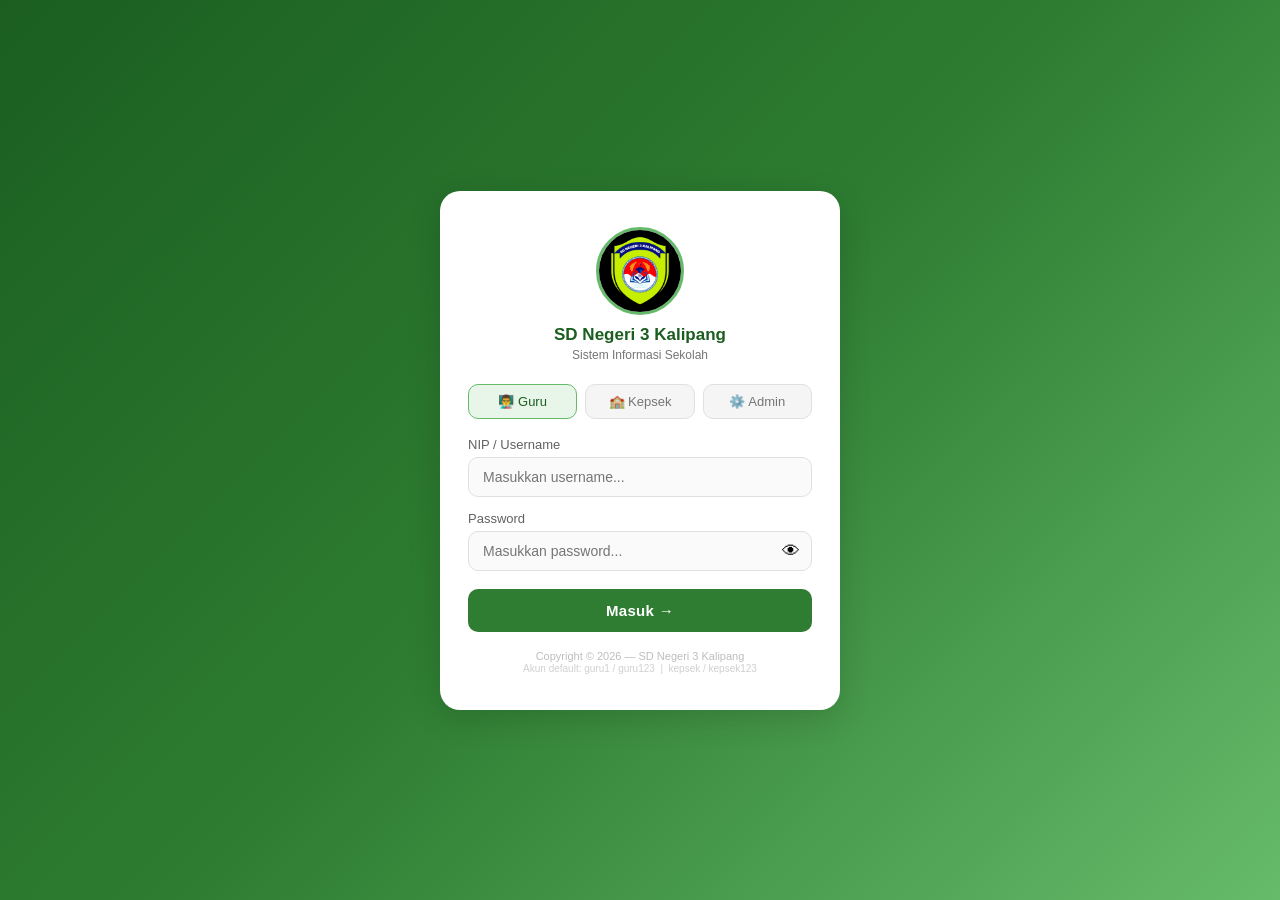
==== commit a5fc754d: "Add files via upload" ====
--- a/index.html
+++ b/index.html
@@ -35,7 +35,7 @@
       </div>
     </div>
     <button class="btn-login" onclick="doLogin()">Masuk →</button>
-    <div class="login-footer">Copyright © 2026 — SD Negeri 3 Kalipang<br><span style="font-size:10px;opacity:0.7">Hubungi administrator untuk informasi akun.</span></div>
+    <div class="login-footer">Copyright © 2026 — SD Negeri 3 Kalipang<br><span style="font-size:10px;opacity:0.7">Akun default: guru1 / guru123 &nbsp;|&nbsp; kepsek / kepsek123</span></div>
   </div>
 </div>
 
@@ -228,12 +228,15 @@
   </div>
   <div class="inner-content">
 
-    <!-- Tab Buttons -->
+    <!-- Tab Buttons (hanya muncul untuk admin/kepsek) -->
     <div class="tab-row">
       <button class="tab-btn active"  onclick="guruTab('tambah',this)">➕ Tambah</button>
       <button class="tab-btn"         onclick="guruTab('daftar',this)">👥 Daftar</button>
       <button class="tab-btn"         onclick="guruTab('kepsek',this)">🏫 Kepala Sekolah</button>
     </div>
+
+    <!-- ===== PANEL ADMIN/KEPSEK ===== -->
+    <div id="guru-panel-admin">
 
     <!-- ===== TAB: TAMBAH GURU ===== -->
     <div id="guru-tab-tambah">
@@ -360,7 +363,14 @@
 
     </div>
 
-  </div>
+  </div><!-- end guru-panel-admin -->
+
+  <!-- ===== PANEL PRIBADI GURU (non-admin) ===== -->
+  <div id="guru-panel-pribadi" style="display:none">
+    <div id="guru-pribadi-content"></div>
+  </div>
+
+  </div><!-- end inner-content -->
   <div class="bottom-nav">
     <button class="nav-item" onclick="goScreen('dash')"><span class="nav-icon">🏠</span>Beranda</button>
     <button class="nav-item" onclick="goScreen('absensi')"><span class="nav-icon">✅</span>Absensi</button>
@@ -368,8 +378,6 @@
     <button class="nav-item" onclick="doLogout()"><span class="nav-icon">🚪</span>Keluar</button>
   </div>
 </div>
-
-<!-- ===================== GAME EDUKASI ===================== -->
 <div id="screen-game" class="screen">
   <div class="inner-header game-banner">
     <div class="inner-topbar">
@@ -677,7 +685,7 @@
             <span class="col-pill">Tempat Lahir</span>
             <span class="col-pill">Tanggal Lahir</span>
             <span class="col-pill">Alamat</span>
-            <span class="col-pill">Nama Ortu</span>
+            <span class="col-pill">Nama Ayah</span><span class="col-pill">Nama Ibu</span>
             <span class="col-pill">No HP</span>
           </div>
         </div>
@@ -739,13 +747,17 @@
         </div>
         <div class="form-row">
           <div class="form-field">
-            <label class="form-label">Nama Orang Tua / Wali</label>
-            <input type="text" id="s-ortu" class="form-input" placeholder="Nama orang tua..." />
-          </div>
-          <div class="form-field">
-            <label class="form-label">No. HP Orang Tua</label>
-            <input type="text" id="s-hp" class="form-input" placeholder="08xx-xxxx-xxxx" />
-          </div>
+            <label class="form-label">Nama Ayah</label>
+            <input type="text" id="s-ayah" class="form-input" placeholder="Nama ayah kandung..." />
+          </div>
+          <div class="form-field">
+            <label class="form-label">Nama Ibu</label>
+            <input type="text" id="s-ibu" class="form-input" placeholder="Nama ibu kandung..." />
+          </div>
+        </div>
+        <div class="form-field">
+          <label class="form-label">No. HP Orang Tua</label>
+          <input type="text" id="s-hp" class="form-input" placeholder="08xx-xxxx-xxxx" />
         </div>
         <button class="btn-green" onclick="siswaTambah()">➕ Simpan Data Siswa</button>
       </div>
@@ -1403,7 +1415,7 @@
   <div class="inner-content">
 
     <div style="background:#E3F2FD;border-radius:12px;padding:12px 14px;font-size:12px;color:#0D47A1;margin-bottom:14px;">
-      🖨️ Semua dokumen akan dibuka sebagai <strong>pratinjau cetak A4</strong> lengkap dengan kop surat sekolah. Pilih "Cetak / Simpan PDF" di jendela pratinjau.
+      💡 Pilih dokumen yang ingin dicetak atau diexport. Pastikan data sudah lengkap terisi terlebih dahulu.
     </div>
 
     <div class="card-title" style="margin-bottom:10px">📋 Dokumen Siswa & Kelas</div>
@@ -1412,7 +1424,7 @@
       <div class="cetak-opt-icon" style="background:#E8F5E9">✅</div>
       <div class="cetak-opt-info">
         <div class="cetak-opt-title">Daftar Absensi Kelas</div>
-        <div class="cetak-opt-desc">Pratinjau A4 rekap kehadiran semua kelas + kop surat sekolah</div>
+        <div class="cetak-opt-desc">Cetak lembar absensi kosong atau rekap kehadiran per kelas</div>
       </div>
       <div class="cetak-opt-arrow">›</div>
     </div>
@@ -1421,7 +1433,7 @@
       <div class="cetak-opt-icon" style="background:#E3F2FD">👥</div>
       <div class="cetak-opt-info">
         <div class="cetak-opt-title">Data Siswa per Kelas</div>
-        <div class="cetak-opt-desc">Pratinjau A4 daftar siswa lengkap + kop surat siap cetak</div>
+        <div class="cetak-opt-desc">Export daftar siswa lengkap ke Excel per kelas</div>
       </div>
       <div class="cetak-opt-arrow">›</div>
     </div>
@@ -1430,7 +1442,7 @@
       <div class="cetak-opt-icon" style="background:#FFF8E1">🏫</div>
       <div class="cetak-opt-info">
         <div class="cetak-opt-title">Rekap Data Kelas</div>
-        <div class="cetak-opt-desc">Pratinjau A4 jumlah siswa per rombel (L/P/Total) + kop surat</div>
+        <div class="cetak-opt-desc">Export jumlah siswa per rombel (L/P/Jml) ke Excel</div>
       </div>
       <div class="cetak-opt-arrow">›</div>
     </div>
@@ -1470,7 +1482,7 @@
       <div class="cetak-opt-icon" style="background:#E8F5E9">👨‍🏫</div>
       <div class="cetak-opt-info">
         <div class="cetak-opt-title">Data Guru</div>
-        <div class="cetak-opt-desc">Pratinjau A4 daftar guru & jabatan + kop surat siap cetak</div>
+        <div class="cetak-opt-desc">Export daftar guru & wali kelas ke Excel</div>
       </div>
       <div class="cetak-opt-arrow">›</div>
     </div>
@@ -2091,7 +2103,7 @@
         <div class="card-title">👥 Daftar Akun Pengguna</div>
         <div id="akun-list" style="margin-bottom:10px"></div>
         <div style="font-size:11px;color:#9E9E9E;margin-bottom:4px">
-          💡 Kelola akun di bawah ini. Hubungi admin untuk reset password.
+          💡 Default: admin/admin123 · kepsek/kepsek123 · guru1/guru123
         </div>
       </div>
 
--- a/style.css
+++ b/style.css
@@ -806,11 +806,11 @@
   width: 140px; flex-shrink: 0;
   background: #fff; border-radius: 14px;
   box-shadow: 0 2px 10px rgba(0,0,0,0.09);
-  overflow: hidden; position: relative;
+  overflow: hidden;
   border: 1.5px solid transparent;
   transition: all 0.15s; cursor: pointer;
 }
-.perpus-card:hover { border-color: #A5D6A7; transform: translateY(-2px); }
+.perpus-card:active { border-color: #A5D6A7; transform: scale(0.98); }
 .perpus-card-body { padding: 8px 10px 10px; }
 .perpus-card-judul {
   font-size: 12px; font-weight: 700; color: #212121;
@@ -837,24 +837,38 @@
 
 /* Edit/hapus buttons di card */
 .perpus-card-actions {
-  position: absolute; top: 6px; right: 6px;
-  display: flex; gap: 4px; opacity: 0;
-  transition: opacity 0.15s;
-}
-.perpus-card:hover .perpus-card-actions { opacity: 1; }
+  display: flex; gap: 4px;
+  padding: 0 8px 8px;
+  justify-content: flex-end;
+}
 .perpus-act-btn {
-  border: none; border-radius: 8px; width: 28px; height: 28px;
-  font-size: 12px; cursor: pointer; display: flex;
-  align-items: center; justify-content: center;
-  box-shadow: 0 1px 4px rgba(0,0,0,0.15);
-}
-.perpus-act-btn.edit { background: #E8F5E9; }
-.perpus-act-btn.del  { background: #FFEBEE; }
-
-/* ===== SESSION TIMEOUT INDICATOR ===== */
-.session-bar {
-  position: fixed; top: 0; left: 0; right: 0; height: 3px;
-  background: #E8F5E9; z-index: 9998;
-  transition: background 1s;
-}
-.session-bar.warn { background: #FF8F00; }
+  border: none; border-radius: 8px;
+  padding: 4px 10px; font-size: 11px; font-weight: 700;
+  cursor: pointer; display: flex; align-items: center;
+  gap: 3px; box-shadow: 0 1px 4px rgba(0,0,0,0.1);
+}
+.perpus-act-btn.edit { background: #E8F5E9; color: #2E7D32; }
+.perpus-act-btn.del  { background: #FFEBEE; color: #C62828; }
+
+/* Perpustakaan — tambahan klasifikasi kelas */
+.perpus-group-title {
+  font-size: 13px; font-weight: 800;
+  color: #212121; background: #F5F5F5;
+  border-radius: 10px; padding: 7px 14px;
+  margin: 4px 0 12px; display: flex;
+  align-items: center; gap: 6px;
+}
+.perpus-kelas-block { margin-bottom: 20px; }
+.perpus-type-badge.pjok  { background: #E3F2FD; color: #0D47A1; }
+.perpus-type-badge.paibp { background: #E8F5E9; color: #1B5E20; }
+
+/* ===== Guru Panel Pribadi ===== */
+.guru-info-row {
+  display: flex; justify-content: space-between;
+  align-items: center; padding: 9px 0;
+  border-bottom: 1px solid #F5F5F5;
+  font-size: 13px;
+}
+.guru-info-row:last-child { border-bottom: none; }
+.guru-info-lbl { color: #9E9E9E; font-weight: 600; font-size: 12px; }
+.guru-info-val { color: #212121; font-weight: 700; text-align: right; }
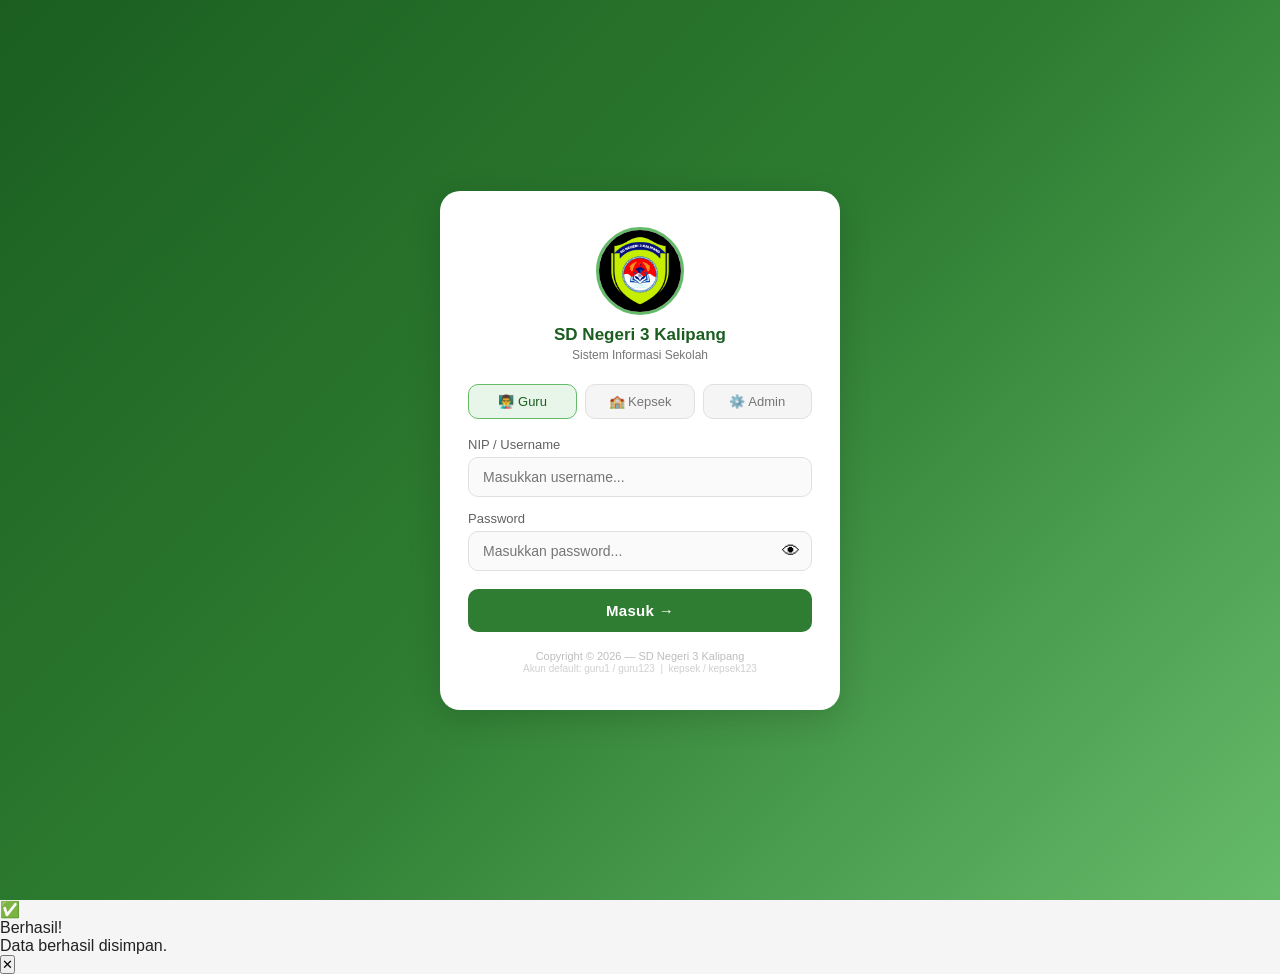
==== commit f3db001e: "Add files via upload" ====
--- a/index.html
+++ b/index.html
@@ -153,37 +153,14 @@
       <button class="back-btn" onclick="goScreen('dash')">←</button>
       <div>
         <div class="inner-title">Absensi Kelas</div>
-        <div class="inner-sub">SD Negeri 3 Kalipang</div>
+        <div class="inner-sub" id="abs-sub">SD Negeri 3 Kalipang</div>
       </div>
     </div>
   </div>
   <div class="inner-content">
+
     <div class="card">
-      <div class="card-title">📂 Import Data Siswa dari Excel</div>
-      <div class="upload-zone" id="abs-drop" onclick="document.getElementById('abs-file').click()" ondragover="absDrag(event,true)" ondragleave="absDrag(event,false)" ondrop="absDrop(event)">
-        <div class="upload-icon">📊</div>
-        <div class="upload-text">Klik atau seret file Excel ke sini</div>
-        <div class="upload-sub">Format: .xlsx atau .xls</div>
-      </div>
-      <input type="file" id="abs-file" style="display:none" accept=".xlsx,.xls" onchange="absHandleFile(this.files[0])" />
-      <div class="uploaded-info" id="abs-info">
-        <div><div class="uploaded-name" id="abs-fname"></div><div class="uploaded-count" id="abs-fcount"></div></div>
-        <button class="btn-clear" onclick="absClear()">✕</button>
-      </div>
-      <div class="upload-btns">
-        <button class="btn-upload-primary" onclick="document.getElementById('abs-file').click()">📂 Pilih File Excel</button>
-        <button class="btn-upload-secondary" onclick="absDownloadTemplate()">⬇ Download Template</button>
-      </div>
-      <div class="template-info">
-        <strong>Format kolom:</strong>
-        <div class="col-pills">
-          <span class="col-pill">No</span><span class="col-pill">No. Induk</span><span class="col-pill">NISN</span>
-          <span class="col-pill">Nama Siswa</span><span class="col-pill">Kelas</span><span class="col-pill">Jenis Kelamin</span>
-        </div>
-      </div>
-    </div>
-    <div class="card">
-      <div class="form-row" style="margin-bottom:10px">
+      <div class="form-row">
         <div>
           <label class="form-label">Tanggal <span class="req">*</span></label>
           <input type="date" id="abs-tgl" class="form-input" />
@@ -201,11 +178,16 @@
           </select>
         </div>
       </div>
-      <button class="btn-green" onclick="absLoad()">Tampilkan Daftar Siswa</button>
-    </div>
+      <button class="btn-green" onclick="absLoad()">📋 Tampilkan Daftar Siswa</button>
+    </div>
+
     <div id="abs-area">
-      <div class="empty-state"><div class="empty-icon">📋</div><div>Upload Excel atau pilih kelas,<br>lalu klik <strong>Tampilkan</strong></div></div>
-    </div>
+      <div class="empty-state">
+        <div class="empty-icon">📋</div>
+        <div>Pilih tanggal dan kelas,<br>lalu klik <strong>Tampilkan Daftar Siswa</strong></div>
+      </div>
+    </div>
+
   </div>
   <div class="bottom-nav">
     <button class="nav-item" onclick="goScreen('dash')"><span class="nav-icon">🏠</span>Beranda</button>
@@ -2341,7 +2323,22 @@
 </div>
 
 <!-- TOAST -->
-<div class="toast" id="toast"></div>
+<!-- ===== POPUP NOTIFIKASI ===== -->
+<div id="popup-notif" onclick="popupDismiss()">
+  <div id="popup-box">
+    <div id="popup-icon-wrap">
+      <span id="popup-icon">✅</span>
+    </div>
+    <div id="popup-body">
+      <div id="popup-title">Berhasil!</div>
+      <div id="popup-msg">Data berhasil disimpan.</div>
+    </div>
+    <button id="popup-close" onclick="event.stopPropagation();popupDismiss()">✕</button>
+  </div>
+  <div id="popup-bar-wrap">
+    <div id="popup-bar"></div>
+  </div>
+</div>
 
 <!-- ===================== DASHBOARD KEPALA SEKOLAH ===================== -->
 <div id="screen-kepsek" class="screen">
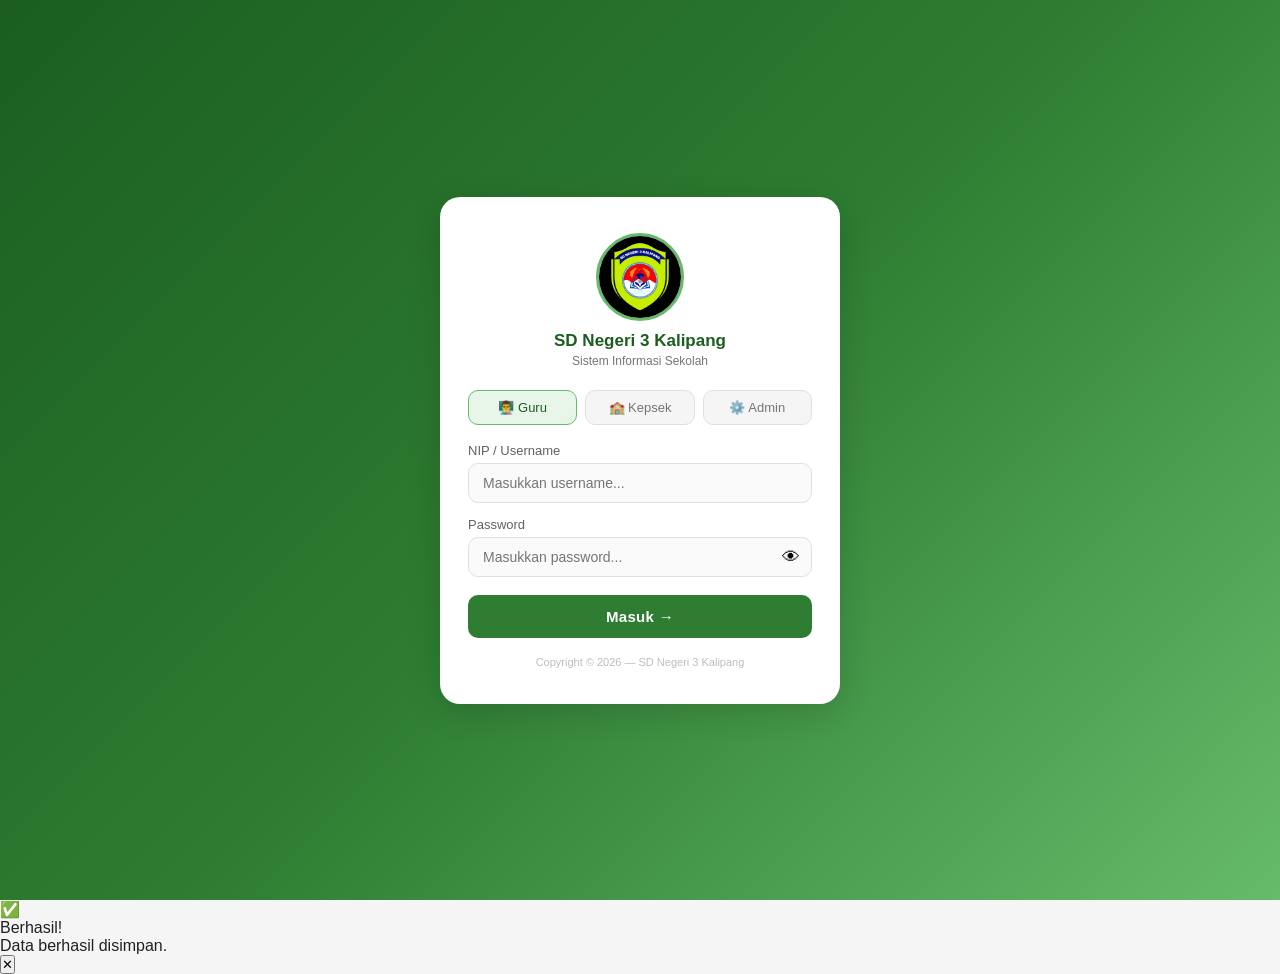
==== commit e51e21f6: "Add files via upload" ====
--- a/index.html
+++ b/index.html
@@ -4,6 +4,12 @@
 <meta charset="UTF-8" />
 <meta name="viewport" content="width=device-width, initial-scale=1.0" />
 <title>Sistem Informasi — SD Negeri 3 Kalipang</title>
+<meta name="theme-color" content="#2E7D32" />
+<meta name="mobile-web-app-capable" content="yes" />
+<meta name="apple-mobile-web-app-capable" content="yes" />
+<meta name="apple-mobile-web-app-status-bar-style" content="default" />
+<meta name="apple-mobile-web-app-title" content="SDN3 Kalipang" />
+<link rel="manifest" href="manifest.json" />
 <script src="https://cdnjs.cloudflare.com/ajax/libs/xlsx/0.18.5/xlsx.full.min.js"></script>
 <link rel="stylesheet" href="style.css" />
 </head>
@@ -35,7 +41,7 @@
       </div>
     </div>
     <button class="btn-login" onclick="doLogin()">Masuk →</button>
-    <div class="login-footer">Copyright © 2026 — SD Negeri 3 Kalipang<br><span style="font-size:10px;opacity:0.7">Akun default: guru1 / guru123 &nbsp;|&nbsp; kepsek / kepsek123</span></div>
+    <div class="login-footer">Copyright © 2026 — SD Negeri 3 Kalipang</div>
   </div>
 </div>
 
@@ -136,6 +142,7 @@
       <div class="menu-item" onclick="goScreen('cetak')"><span class="menu-icon">🖨️</span><span class="menu-label">Cetak Dokumen</span></div>
       <div class="menu-item" onclick="goScreen('perpustakaan')"><span class="menu-icon">📖</span><span class="menu-label">Perpustakaan</span></div>
       <div class="menu-item" onclick="goScreen('pengaturan')"><span class="menu-icon">⚙️</span><span class="menu-label">Pengaturan</span></div>
+      <div class="menu-item" onclick="goScreen('notifikasi')" style="position:relative"><span class="menu-icon">🔔</span><span class="menu-label">Pengumuman</span><span id="notif-badge-menu" style="display:none;position:absolute;top:8px;right:8px;background:#C62828;color:#fff;border-radius:50%;width:16px;height:16px;font-size:9px;font-weight:800;display:flex;align-items:center;justify-content:center" id="notif-badge-menu">0</span></div>
     </div>
   </div>
   <div class="bottom-nav">
@@ -1890,8 +1897,9 @@
 
       <!-- Action buttons -->
       <div style="display:grid;grid-template-columns:1fr 1fr;gap:8px;margin-top:12px">
-        <button class="btn-green" onclick="raportPrint()">🖨️ Cetak / PDF</button>
-        <button class="btn-blue" onclick="raportExportExcel()">⬇ Export Excel</button>
+        <button class="btn-green" onclick="raportPrint()">🖨️ Cetak</button>
+        <button onclick="raportExportPDF()" style="flex:1;padding:11px;background:#FFEBEE;color:#C62828;border:1.5px solid #EF9A9A;border-radius:12px;font-size:13px;font-weight:700;cursor:pointer">📄 PDF</button>
+        <button class="btn-blue" onclick="raportExportExcel()">⬇ Excel</button>
       </div>
       <button onclick="goScreen('penilaian')" style="width:100%;margin-top:8px;padding:11px;background:#E8F5E9;color:#1B5E20;border:1.5px solid #A5D6A7;border-radius:10px;font-size:13px;font-weight:700;cursor:pointer;">
         📊 Input / Edit Nilai di Penilaian
@@ -2085,7 +2093,7 @@
         <div class="card-title">👥 Daftar Akun Pengguna</div>
         <div id="akun-list" style="margin-bottom:10px"></div>
         <div style="font-size:11px;color:#9E9E9E;margin-bottom:4px">
-          💡 Default: admin/admin123 · kepsek/kepsek123 · guru1/guru123
+          💡 Hubungi Admin jika lupa password akun Anda.
         </div>
       </div>
 
@@ -2115,6 +2123,22 @@
           <input type="password" id="akun-password" class="form-input" placeholder="Min. 6 karakter..." />
         </div>
         <button class="btn-green" onclick="akunTambah()">➕ Buat Akun</button>
+      </div>
+    </div>
+
+    <!-- Tampilan & Dark Mode -->
+    <div class="setting-section" id="peng-tampilan">
+      <div class="setting-section-title">🎨 Tampilan</div>
+      <div class="setting-row" onclick="darkModeToggle()" style="cursor:pointer">
+        <div class="sr-left">
+          <div class="sr-icon" style="background:#1A237E">🌙</div>
+          <div><div class="sr-label">Mode Gelap (Dark Mode)</div><div class="sr-sub">Hemat baterai, nyaman di malam hari</div></div>
+        </div>
+        <div class="sr-right">
+          <div id="dark-mode-toggle" style="width:44px;height:24px;background:#E0E0E0;border-radius:12px;position:relative;transition:background 0.3s">
+            <div id="dark-mode-thumb" style="position:absolute;top:3px;left:3px;width:18px;height:18px;background:#fff;border-radius:50%;transition:left 0.3s;box-shadow:0 1px 3px rgba(0,0,0,0.3)"></div>
+          </div>
+        </div>
       </div>
     </div>
 
@@ -2139,6 +2163,83 @@
     <button class="nav-item" onclick="goScreen('dash')"><span class="nav-icon">🏠</span>Beranda</button>
     <button class="nav-item active"><span class="nav-icon">⚙️</span>Setelan</button>
     <button class="nav-item" onclick="goScreen('siswa')"><span class="nav-icon">👥</span>Siswa</button>
+    <button class="nav-item" onclick="doLogout()"><span class="nav-icon">🚪</span>Keluar</button>
+  </div>
+</div>
+
+<!-- ==================== NOTIFIKASI / PENGUMUMAN ==================== -->
+<div id="screen-notifikasi" class="screen">
+  <div class="inner-header">
+    <div class="inner-topbar">
+      <button class="back-btn" onclick="goScreen('dash')">←</button>
+      <div>
+        <div class="inner-title">🔔 Pengumuman</div>
+        <div class="inner-sub">Informasi & Pemberitahuan Sekolah</div>
+      </div>
+      <button id="notif-btn-tambah" onclick="notifShowForm()" style="display:none;background:#E8F5E9;border:1.5px solid #A5D6A7;color:#1B5E20;border-radius:10px;padding:6px 12px;font-size:12px;font-weight:700;cursor:pointer">+ Buat</button>
+    </div>
+  </div>
+  <div class="inner-content">
+
+    <!-- Form Tambah Pengumuman (hanya untuk admin/kepsek) -->
+    <div id="notif-form-wrap" style="display:none;margin-bottom:14px">
+      <div class="card">
+        <div class="card-title" id="notif-form-title">📢 Buat Pengumuman Baru</div>
+        <input type="hidden" id="notif-edit-id" />
+        <div class="form-field">
+          <label class="form-label">Judul <span class="req">*</span></label>
+          <input type="text" id="notif-judul" class="form-input" placeholder="Judul pengumuman..." />
+        </div>
+        <div class="form-field">
+          <label class="form-label">Isi Pengumuman <span class="req">*</span></label>
+          <textarea id="notif-isi" class="form-input" rows="4" placeholder="Tulis isi pengumuman di sini..." style="resize:vertical;min-height:80px"></textarea>
+        </div>
+        <div class="form-row">
+          <div>
+            <label class="form-label">Kategori</label>
+            <select id="notif-kategori" class="form-select">
+              <option value="umum">📢 Umum</option>
+              <option value="akademik">📚 Akademik</option>
+              <option value="kegiatan">🎉 Kegiatan</option>
+              <option value="penting">🔴 Penting</option>
+            </select>
+          </div>
+          <div>
+            <label class="form-label">Ditujukan ke</label>
+            <select id="notif-target" class="form-select">
+              <option value="semua">Semua Guru</option>
+              <option value="guru">Guru Kelas</option>
+              <option value="pjok">Guru PJOK</option>
+              <option value="pai">Guru PAI</option>
+            </select>
+          </div>
+        </div>
+        <div style="display:flex;gap:8px;margin-top:4px">
+          <button class="btn-green" onclick="notifSimpan()" style="flex:1">💾 Simpan Pengumuman</button>
+          <button onclick="notifHideForm()" style="flex:0;padding:10px 16px;background:#F5F5F5;border:none;border-radius:10px;font-size:13px;cursor:pointer">Batal</button>
+        </div>
+      </div>
+    </div>
+
+    <!-- Filter -->
+    <div style="display:flex;gap:8px;margin-bottom:12px;overflow-x:auto;padding-bottom:4px">
+      <button class="notif-filter-btn active" id="nf-semua" onclick="notifFilter('semua',this)">Semua</button>
+      <button class="notif-filter-btn" id="nf-umum" onclick="notifFilter('umum',this)">📢 Umum</button>
+      <button class="notif-filter-btn" id="nf-akademik" onclick="notifFilter('akademik',this)">📚 Akademik</button>
+      <button class="notif-filter-btn" id="nf-kegiatan" onclick="notifFilter('kegiatan',this)">🎉 Kegiatan</button>
+      <button class="notif-filter-btn" id="nf-penting" onclick="notifFilter('penting',this)">🔴 Penting</button>
+    </div>
+
+    <!-- List pengumuman -->
+    <div id="notif-list">
+      <div class="empty-state"><div class="empty-icon">🔔</div><div>Belum ada pengumuman</div></div>
+    </div>
+
+  </div>
+  <div class="bottom-nav">
+    <button class="nav-item" onclick="goScreen('dash')"><span class="nav-icon">🏠</span>Beranda</button>
+    <button class="nav-item active"><span class="nav-icon">🔔</span>Notif</button>
+    <button class="nav-item" onclick="goScreen('pengaturan')"><span class="nav-icon">⚙️</span>Setelan</button>
     <button class="nav-item" onclick="doLogout()"><span class="nav-icon">🚪</span>Keluar</button>
   </div>
 </div>
--- a/style.css
+++ b/style.css
@@ -872,3 +872,76 @@
 .guru-info-row:last-child { border-bottom: none; }
 .guru-info-lbl { color: #9E9E9E; font-weight: 600; font-size: 12px; }
 .guru-info-val { color: #212121; font-weight: 700; text-align: right; }
+
+/* ===== NOTIFIKASI / PENGUMUMAN ===== */
+.notif-filter-btn {
+  padding: 7px 14px; border: 1.5px solid #E0E0E0;
+  border-radius: 20px; font-size: 12px; font-weight: 700;
+  background: #fff; color: #757575; cursor: pointer; white-space: nowrap;
+}
+.notif-filter-btn.active { background: #E8F5E9; color: #1B5E20; border-color: #A5D6A7; }
+.notif-card {
+  background: #fff; border-radius: 14px; padding: 14px 16px;
+  margin-bottom: 12px; box-shadow: 0 2px 8px rgba(0,0,0,0.07);
+  border-left: 4px solid #E0E0E0; position: relative;
+}
+.notif-card.unread { border-left-color: #43A047; background: #FAFFFE; }
+.notif-card.penting { border-left-color: #C62828; }
+.notif-card.kegiatan { border-left-color: #F57F17; }
+.notif-card.akademik { border-left-color: #1565C0; }
+.notif-card-head { display: flex; justify-content: space-between; align-items: flex-start; gap: 8px; }
+.notif-card-judul { font-size: 13px; font-weight: 800; color: #212121; flex: 1; }
+.notif-card-badge { font-size: 10px; padding: 2px 7px; border-radius: 10px; background: #F5F5F5; color: #757575; white-space: nowrap; }
+.notif-card-isi { font-size: 12px; color: #616161; margin: 6px 0 8px; line-height: 1.6; }
+.notif-card-meta { font-size: 11px; color: #BDBDBD; display: flex; justify-content: space-between; }
+.notif-card-actions { display: flex; gap: 6px; margin-top: 8px; }
+
+/* ===== DARK MODE ===== */
+body.dark-mode {
+  background: #121212 !important;
+  color: #E0E0E0 !important;
+}
+body.dark-mode .screen { background: #121212; }
+body.dark-mode .card,
+body.dark-mode .rekap-list-wrap,
+body.dark-mode .notif-card,
+body.dark-mode .rk-kelas-card,
+body.dark-mode .rk-siswa-card {
+  background: #1E1E1E !important;
+  box-shadow: 0 2px 8px rgba(0,0,0,0.4) !important;
+}
+body.dark-mode .form-input,
+body.dark-mode .form-select {
+  background: #2A2A2A !important;
+  color: #E0E0E0 !important;
+  border-color: #424242 !important;
+}
+body.dark-mode .inner-header,
+body.dark-mode .login-card,
+body.dark-mode .bottom-nav {
+  background: #1A1A1A !important;
+  border-color: #333 !important;
+}
+body.dark-mode .inner-title,
+body.dark-mode .card-title,
+body.dark-mode .rk-kelas-name,
+body.dark-mode .notif-card-judul {
+  color: #E0E0E0 !important;
+}
+body.dark-mode .inner-sub,
+body.dark-mode .form-label,
+body.dark-mode .notif-card-isi {
+  color: #9E9E9E !important;
+}
+body.dark-mode .menu-item { background: #1E1E1E; }
+body.dark-mode .menu-label { color: #BDBDBD; }
+body.dark-mode .nav-item { color: #757575; }
+body.dark-mode .nav-item.active { color: #66BB6A; }
+body.dark-mode .rekap-sum-card,
+body.dark-mode .rk-kelas-stat {
+  background: #2A2A2A !important;
+}
+body.dark-mode .setting-row { border-color: #333 !important; }
+body.dark-mode .setting-section-title { color: #BDBDBD !important; }
+body.dark-mode .sr-label { color: #E0E0E0 !important; }
+body.dark-mode .sr-sub { color: #757575 !important; }
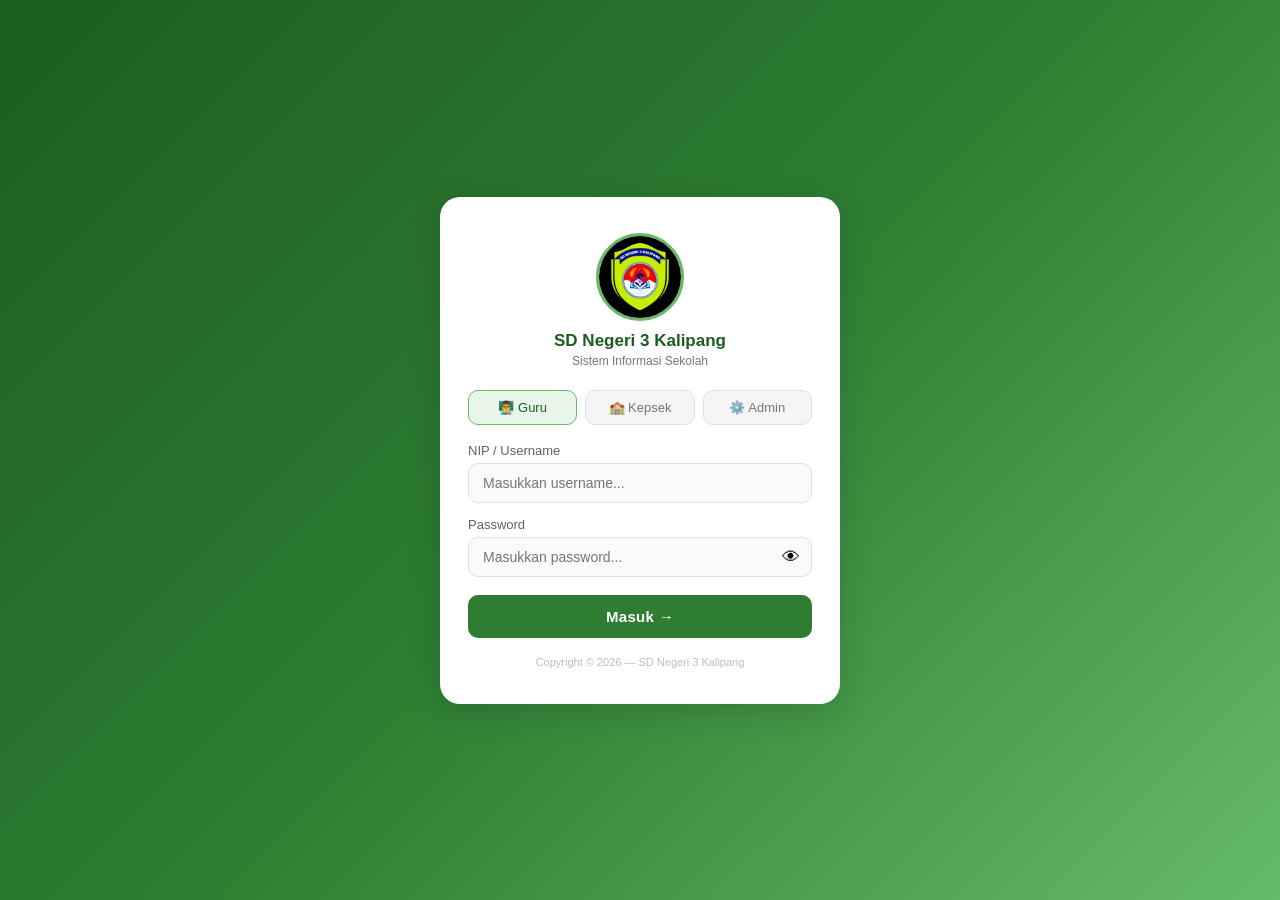
==== commit 2f9274ca: "Add files via upload" ====
--- a/index.html
+++ b/index.html
@@ -2423,16 +2423,15 @@
   </div>
 </div>
 
-<!-- TOAST -->
-<!-- ===== POPUP NOTIFIKASI ===== -->
+<!-- POPUP NOTIFIKASI -->
 <div id="popup-notif" onclick="popupDismiss()">
   <div id="popup-box">
     <div id="popup-icon-wrap">
-      <span id="popup-icon">✅</span>
+      <span id="popup-icon"></span>
     </div>
     <div id="popup-body">
-      <div id="popup-title">Berhasil!</div>
-      <div id="popup-msg">Data berhasil disimpan.</div>
+      <div id="popup-title"></div>
+      <div id="popup-msg"></div>
     </div>
     <button id="popup-close" onclick="event.stopPropagation();popupDismiss()">✕</button>
   </div>
--- a/style.css
+++ b/style.css
@@ -843,10 +843,12 @@
 }
 .perpus-act-btn {
   border: none; border-radius: 8px;
-  padding: 4px 10px; font-size: 11px; font-weight: 700;
+  padding: 4px 8px; font-size: 11px; font-weight: 700;
   cursor: pointer; display: flex; align-items: center;
-  gap: 3px; box-shadow: 0 1px 4px rgba(0,0,0,0.1);
-}
+  gap: 2px; box-shadow: 0 1px 4px rgba(0,0,0,0.1);
+  transition: opacity 0.15s;
+}
+.perpus-act-btn:active { opacity: 0.7; }
 .perpus-act-btn.edit { background: #E8F5E9; color: #2E7D32; }
 .perpus-act-btn.del  { background: #FFEBEE; color: #C62828; }
 
@@ -945,3 +947,67 @@
 body.dark-mode .setting-section-title { color: #BDBDBD !important; }
 body.dark-mode .sr-label { color: #E0E0E0 !important; }
 body.dark-mode .sr-sub { color: #757575 !important; }
+
+/* ===== POPUP NOTIFIKASI ===== */
+#popup-notif {
+  position: fixed;
+  bottom: 80px;
+  left: 50%;
+  transform: translateX(-50%) translateY(120%);
+  z-index: 9999;
+  width: 92%;
+  max-width: 420px;
+  border-radius: 16px;
+  overflow: hidden;
+  box-shadow: 0 6px 24px rgba(0,0,0,0.18);
+  opacity: 0;
+  transition: transform 0.32s cubic-bezier(0.34,1.56,0.64,1), opacity 0.28s ease;
+  pointer-events: none;
+  cursor: pointer;
+}
+#popup-notif.show {
+  transform: translateX(-50%) translateY(0);
+  opacity: 1;
+  pointer-events: auto;
+}
+#popup-box {
+  display: flex;
+  align-items: center;
+  gap: 12px;
+  padding: 14px 16px;
+  background: #fff;
+}
+#popup-icon-wrap {
+  width: 40px; height: 40px; border-radius: 50%;
+  display: flex; align-items: center; justify-content: center;
+  font-size: 20px; flex-shrink: 0;
+  background: #E8F5E9;
+}
+#popup-body { flex: 1; min-width: 0; }
+#popup-title { font-size: 13px; font-weight: 700; color: #212121; }
+#popup-msg   { font-size: 12px; color: #616161; margin-top: 1px; }
+#popup-close {
+  background: none; border: none; cursor: pointer;
+  font-size: 16px; color: #9E9E9E; padding: 4px 6px;
+  border-radius: 50%; line-height: 1; flex-shrink: 0;
+}
+#popup-close:hover { background: #F5F5F5; }
+#popup-bar-wrap { height: 4px; background: rgba(0,0,0,0.08); }
+#popup-bar { height: 4px; width: 100%; background: #4CAF50; }
+
+/* Warna per tipe */
+#popup-notif.type-success #popup-icon-wrap { background: #E8F5E9; }
+#popup-notif.type-success #popup-bar        { background: #4CAF50; }
+#popup-notif.type-error   #popup-icon-wrap  { background: #FFEBEE; }
+#popup-notif.type-error   #popup-bar        { background: #E53935; }
+#popup-notif.type-warning #popup-icon-wrap  { background: #FFF8E1; }
+#popup-notif.type-warning #popup-bar        { background: #FFB300; }
+#popup-notif.type-info    #popup-icon-wrap  { background: #E3F2FD; }
+#popup-notif.type-info    #popup-bar        { background: #1E88E5; }
+#popup-notif.type-delete  #popup-icon-wrap  { background: #FFF3E0; }
+#popup-notif.type-delete  #popup-bar        { background: #FB8C00; }
+
+/* Dark mode popup */
+body.dark-mode #popup-box { background: #2A2A2A; }
+body.dark-mode #popup-title { color: #E0E0E0; }
+body.dark-mode #popup-msg   { color: #9E9E9E; }
